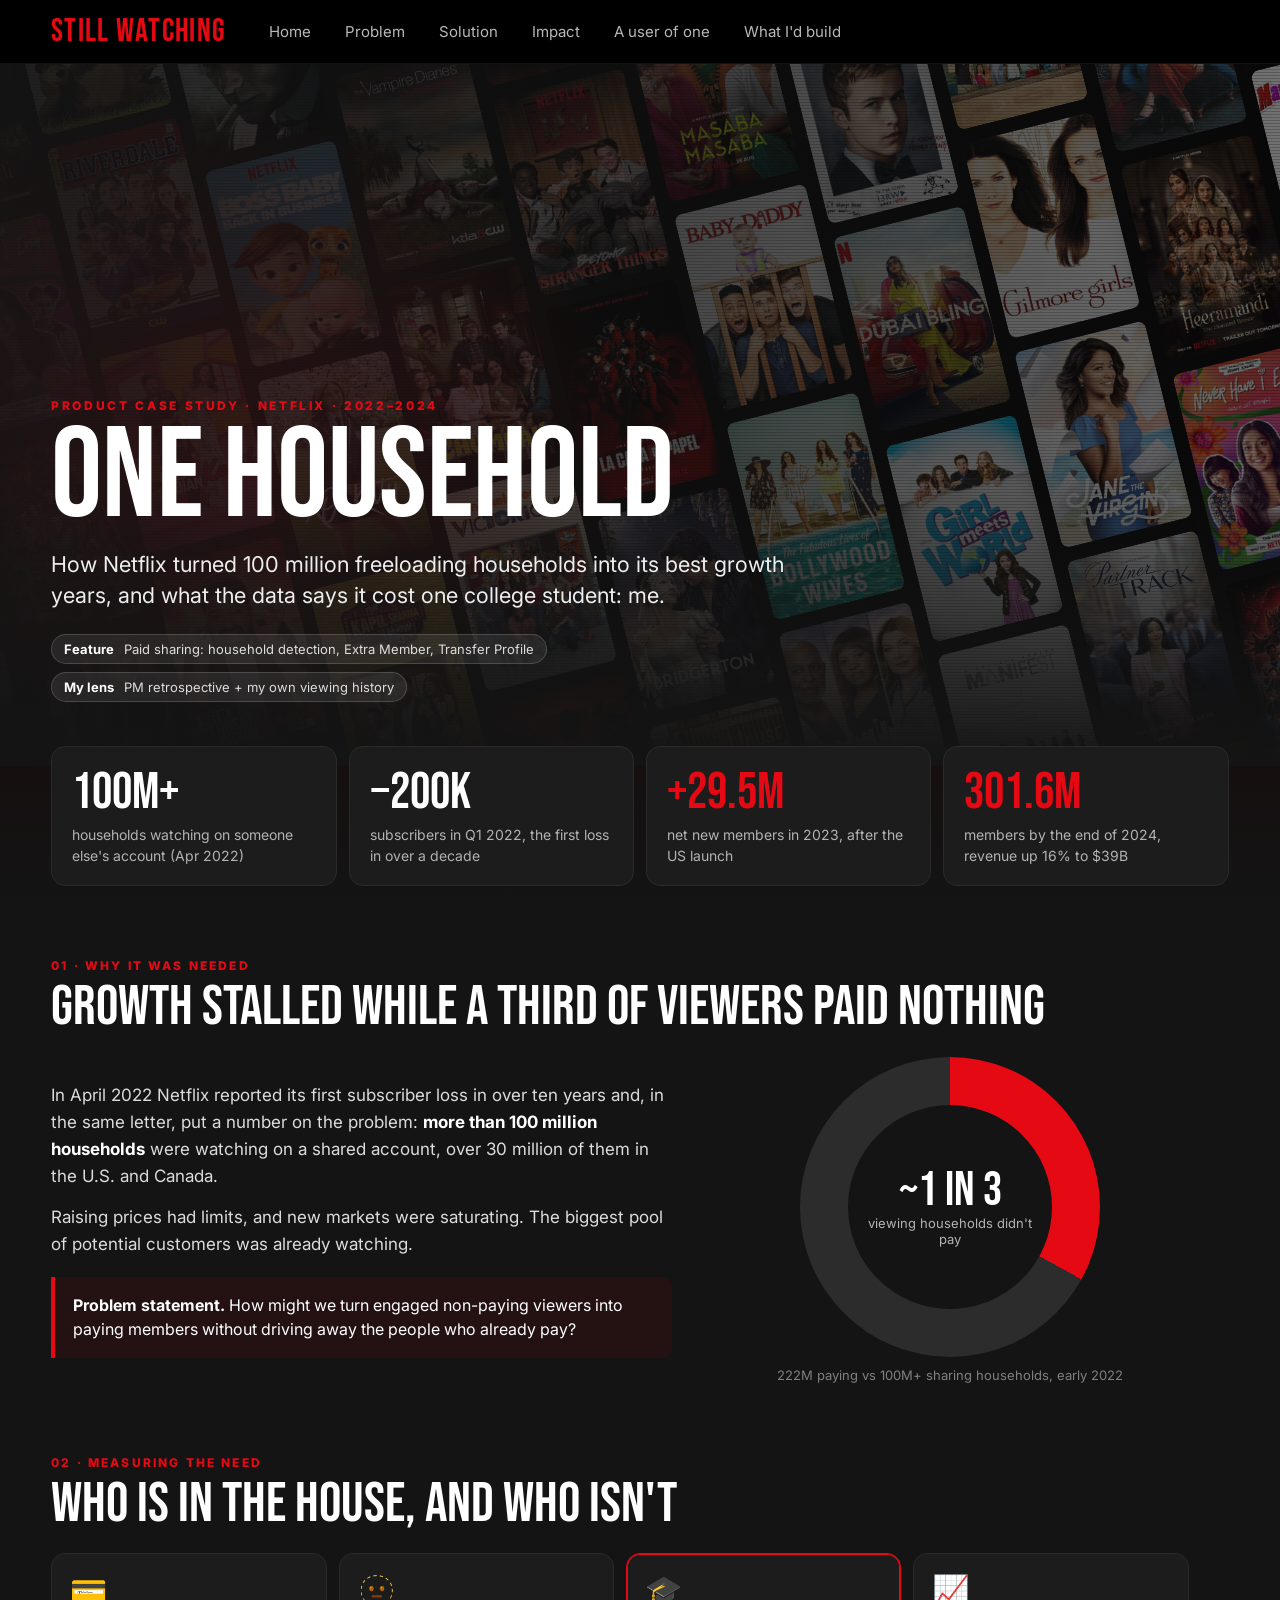
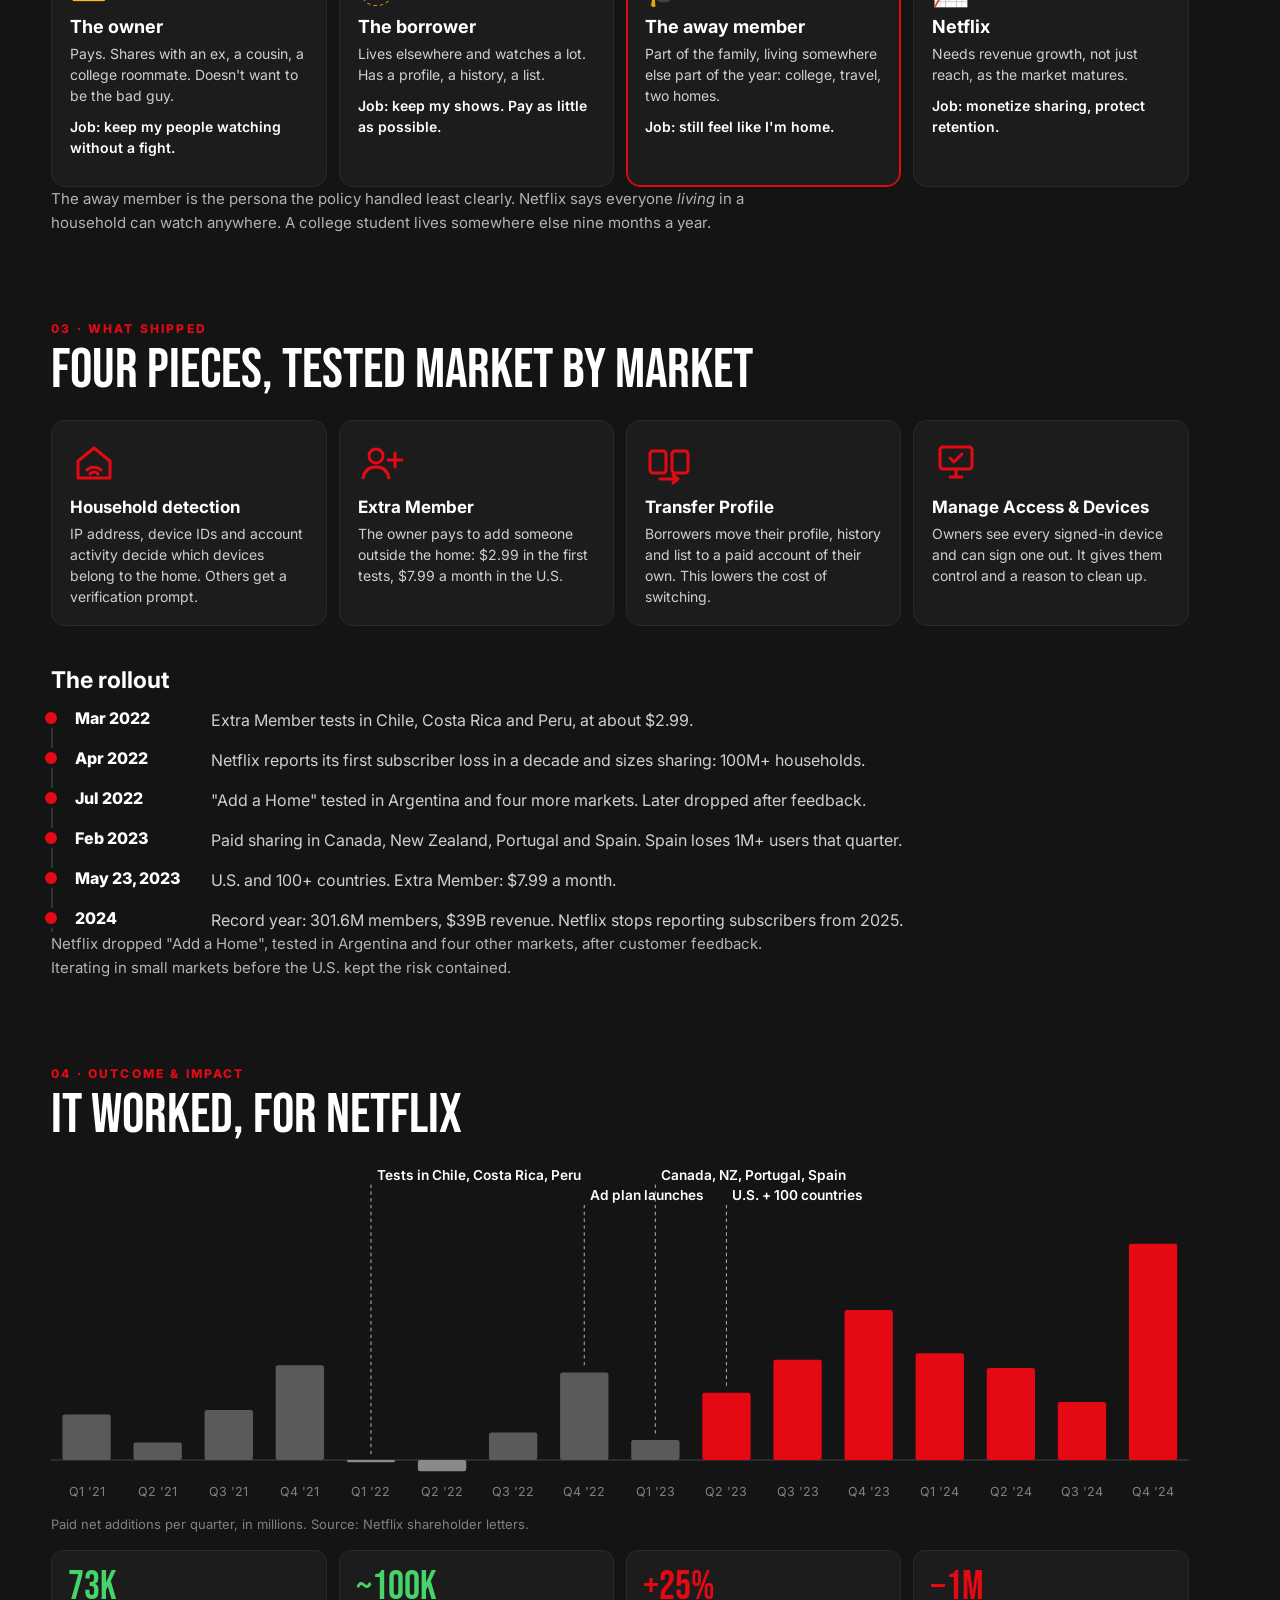
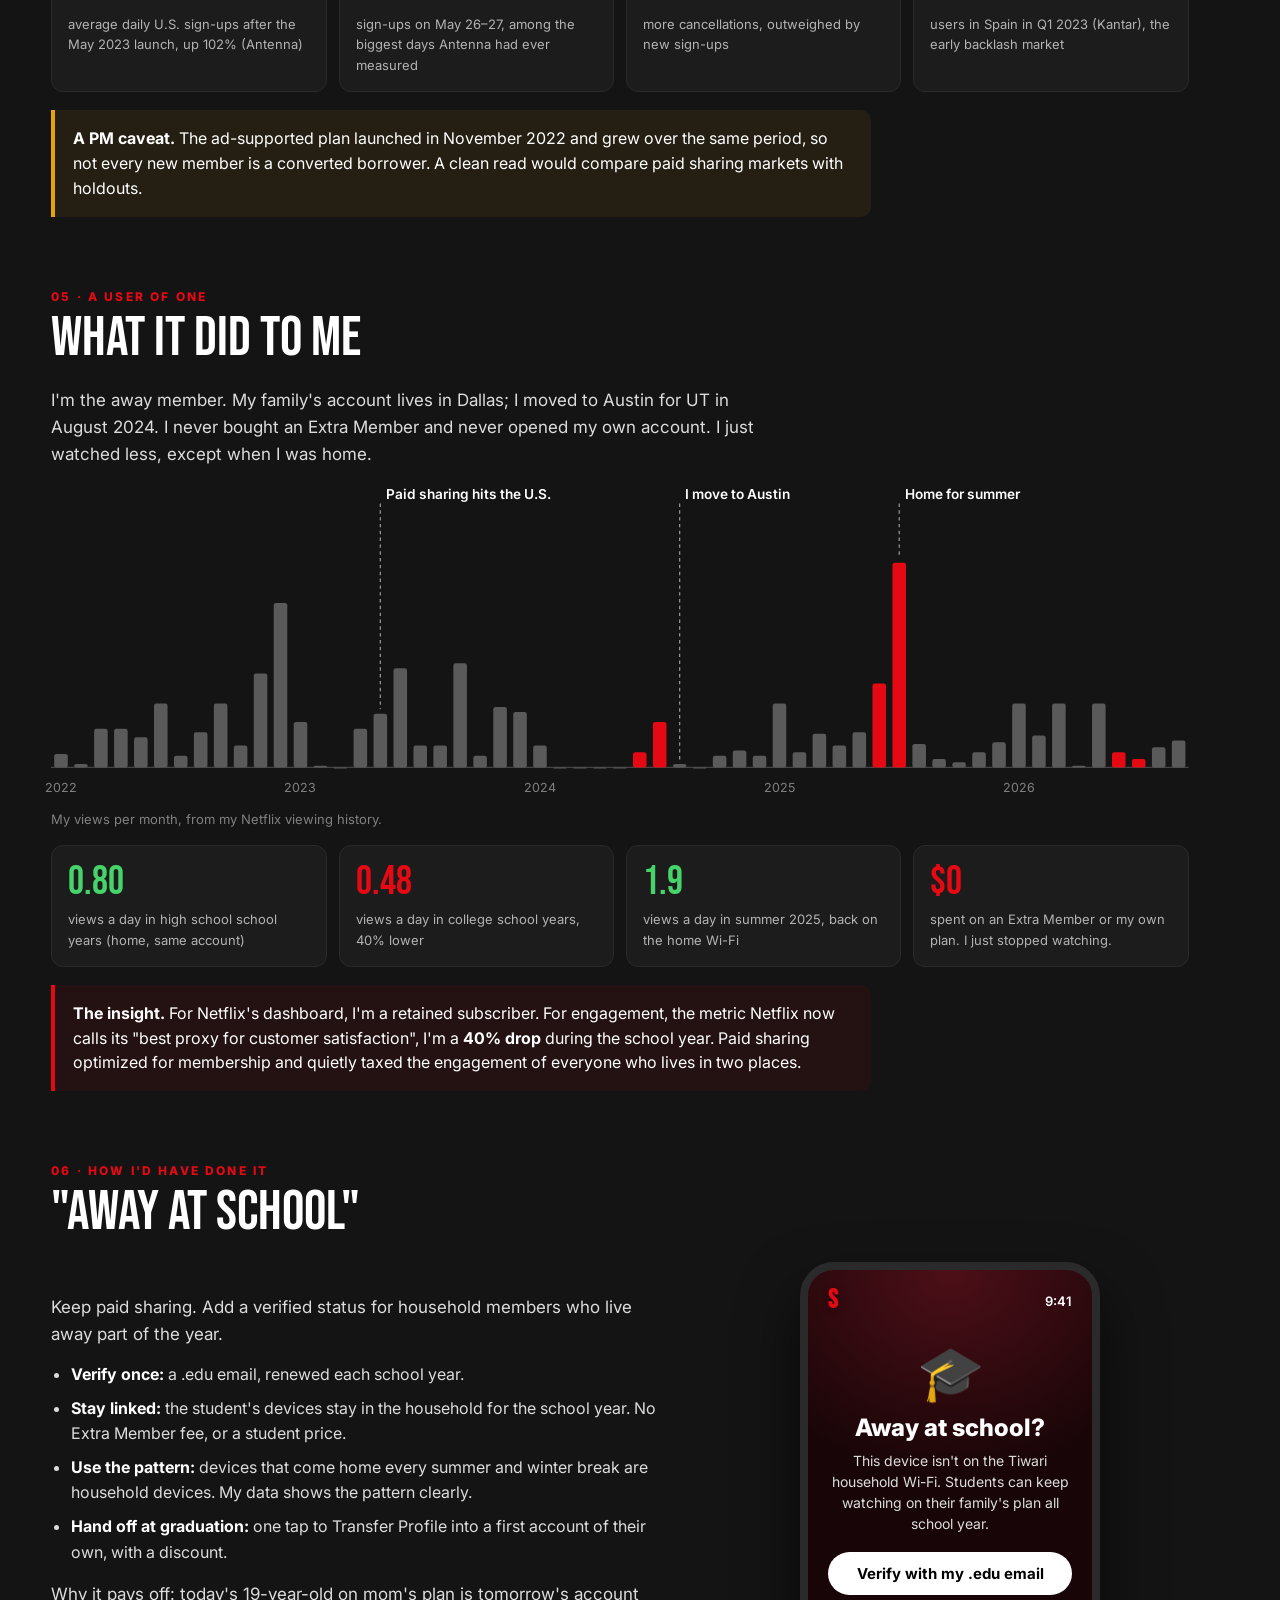
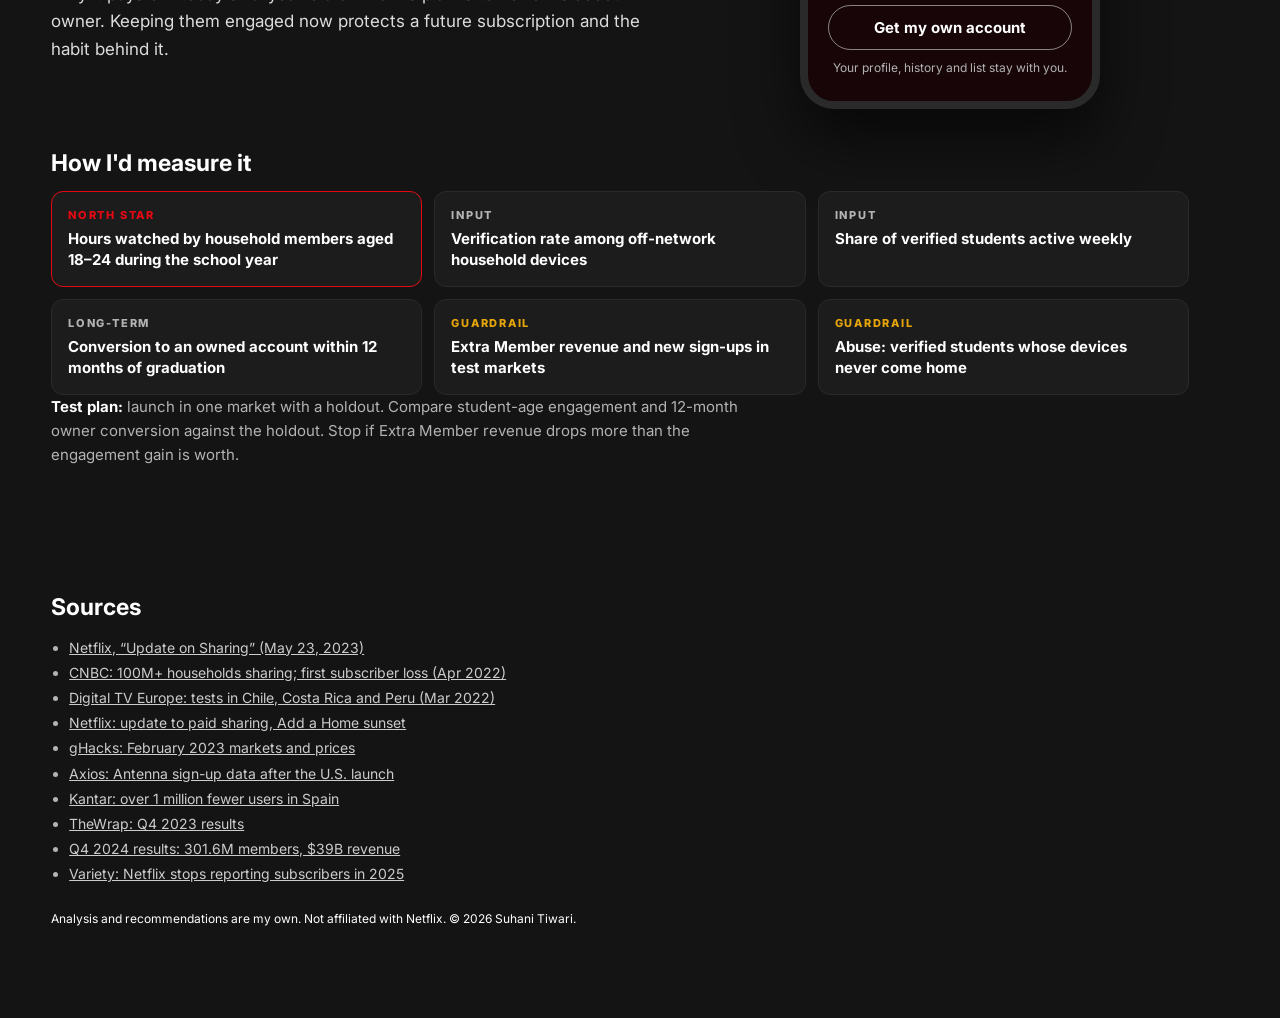
==== case-study.html @ 53fa8813 "Still Watching: my Netflix history, browsed like Netflix" ====
<!doctype html>
<html lang="en">
<head>
<meta charset="utf-8">
<meta name="viewport" content="width=device-width, initial-scale=1">
<title>One Household | A PM Case Study</title>
<meta name="description" content="A product case study of Netflix paid sharing: why it was needed, what shipped, what it did, and what I would build next, with my own viewing history as evidence.">
<link rel="preconnect" href="https://fonts.googleapis.com">
<link rel="preconnect" href="https://fonts.gstatic.com" crossorigin>
<link href="https://fonts.googleapis.com/css2?family=Bebas+Neue&family=Yellowtail&family=Inter:wght@400;500;600;700;800&display=swap" rel="stylesheet">
<link rel="stylesheet" href="css/style.css">
<link rel="stylesheet" href="css/case.css">
</head>
<body class="cs">

<header class="nav is-solid" id="nav">
  <a class="wordmark nav__mark" href="index.html">Still Watching</a>
  <nav class="nav__links" aria-label="Sections">
    <a href="index.html">Home</a>
    <a href="#problem">Problem</a>
    <a href="#solution">Solution</a>
    <a href="#impact">Impact</a>
    <a href="#me">A user of one</a>
    <a href="#next">What I'd build</a>
  </nav>
</header>

<main>
  <section class="cs-hero">
    <div class="cs-hero__wall" id="cs-wall" aria-hidden="true"></div>
    <div class="cs-hero__body">
      <p class="cs-kicker">Product case study · Netflix · 2022–2024</p>
      <h1 class="cs-title">One Household</h1>
      <p class="cs-lede">How Netflix turned 100 million freeloading households into its best growth years, and what the data says it cost one college student: me.</p>
      <div class="cs-role">
        <span><b>Feature</b> Paid sharing: household detection, Extra Member, Transfer Profile</span>
        <span><b>My lens</b> PM retrospective + my own viewing history</span>
      </div>
    </div>
  </section>

  <section class="cs-tldr" aria-label="Results at a glance">
    <div class="stat"><b>100M+</b><span>households watching on someone else's account (Apr 2022)</span></div>
    <div class="stat"><b>−200K</b><span>subscribers in Q1 2022, the first loss in over a decade</span></div>
    <div class="stat stat--hot"><b>+29.5M</b><span>net new members in 2023, after the US launch</span></div>
    <div class="stat stat--hot"><b>301.6M</b><span>members by the end of 2024, revenue up 16% to $39B</span></div>
  </section>

  <!-- 1. Why it was needed -->
  <section class="cs-sec" id="problem">
    <p class="cs-step">01 · Why it was needed</p>
    <h2 class="cs-h">Growth stalled while a third of viewers paid nothing</h2>
    <div class="cs-split">
      <div>
        <p class="cs-p">In April 2022 Netflix reported its first subscriber loss in over ten years and, in the same letter, put a number on the problem: <b>more than 100 million households</b> were watching on a shared account, over 30 million of them in the U.S. and Canada.</p>
        <p class="cs-p">Raising prices had limits, and new markets were saturating. The biggest pool of potential customers was already watching.</p>
        <div class="cs-callout"><b>Problem statement.</b> How might we turn engaged non-paying viewers into paying members without driving away the people who already pay?</div>
      </div>
      <figure class="cs-fig">
        <div class="donut" style="--p: 0.33"><div><b>~1 in 3</b><span>viewing households didn't pay</span></div></div>
        <figcaption>222M paying vs 100M+ sharing households, early 2022</figcaption>
      </figure>
    </div>
  </section>

  <!-- 2. How the need was measured -->
  <section class="cs-sec">
    <p class="cs-step">02 · Measuring the need</p>
    <h2 class="cs-h">Who is in the house, and who isn't</h2>
    <div class="personas">
      <article class="persona"><span class="persona__emoji" aria-hidden="true">💳</span><h3>The owner</h3><p>Pays. Shares with an ex, a cousin, a college roommate. Doesn't want to be the bad guy.</p><p class="persona__job">Job: keep my people watching without a fight.</p></article>
      <article class="persona"><span class="persona__emoji" aria-hidden="true">🫥</span><h3>The borrower</h3><p>Lives elsewhere and watches a lot. Has a profile, a history, a list.</p><p class="persona__job">Job: keep my shows. Pay as little as possible.</p></article>
      <article class="persona persona--edge"><span class="persona__emoji" aria-hidden="true">🎓</span><h3>The away member</h3><p>Part of the family, living somewhere else part of the year: college, travel, two homes.</p><p class="persona__job">Job: still feel like I'm home.</p></article>
      <article class="persona"><span class="persona__emoji" aria-hidden="true">📈</span><h3>Netflix</h3><p>Needs revenue growth, not just reach, as the market matures.</p><p class="persona__job">Job: monetize sharing, protect retention.</p></article>
    </div>
    <p class="cs-p cs-note">The away member is the persona the policy handled least clearly. Netflix says everyone <i>living</i> in a household can watch anywhere. A college student lives somewhere else nine months a year.</p>
  </section>

  <!-- 3. What shipped -->
  <section class="cs-sec" id="solution">
    <p class="cs-step">03 · What shipped</p>
    <h2 class="cs-h">Four pieces, tested market by market</h2>
    <div class="features">
      <article class="feature"><div class="feature__icon" aria-hidden="true"><svg viewBox="0 0 48 48"><path d="M8 22 24 9l16 13v17H8Z" fill="none" stroke="currentColor" stroke-width="3" stroke-linejoin="round"/><path d="M17 31a10 10 0 0 1 14 0M20 35a5 5 0 0 1 8 0" fill="none" stroke="currentColor" stroke-width="3" stroke-linecap="round"/></svg></div>
        <h3>Household detection</h3><p>IP address, device IDs and account activity decide which devices belong to the home. Others get a verification prompt.</p></article>
      <article class="feature"><div class="feature__icon" aria-hidden="true"><svg viewBox="0 0 48 48"><circle cx="18" cy="17" r="7" fill="none" stroke="currentColor" stroke-width="3"/><path d="M5 40c1-8 6-12 13-12s12 4 13 12" fill="none" stroke="currentColor" stroke-width="3"/><path d="M37 14v14M30 21h14" stroke="currentColor" stroke-width="3" stroke-linecap="round"/></svg></div>
        <h3>Extra Member</h3><p>The owner pays to add someone outside the home: $2.99 in the first tests, $7.99 a month in the U.S.</p></article>
      <article class="feature"><div class="feature__icon" aria-hidden="true"><svg viewBox="0 0 48 48"><rect x="5" y="12" width="16" height="22" rx="3" fill="none" stroke="currentColor" stroke-width="3"/><rect x="27" y="12" width="16" height="22" rx="3" fill="none" stroke="currentColor" stroke-width="3"/><path d="M15 40h18m-5-4 5 4-5 4" fill="none" stroke="currentColor" stroke-width="3" stroke-linecap="round" stroke-linejoin="round"/></svg></div>
        <h3>Transfer Profile</h3><p>Borrowers move their profile, history and list to a paid account of their own. This lowers the cost of switching.</p></article>
      <article class="feature"><div class="feature__icon" aria-hidden="true"><svg viewBox="0 0 48 48"><rect x="8" y="8" width="32" height="22" rx="3" fill="none" stroke="currentColor" stroke-width="3"/><path d="M18 38h12M24 30v8" stroke="currentColor" stroke-width="3" stroke-linecap="round"/><path d="m18 19 4 4 8-8" fill="none" stroke="currentColor" stroke-width="3" stroke-linecap="round" stroke-linejoin="round"/></svg></div>
        <h3>Manage Access &amp; Devices</h3><p>Owners see every signed-in device and can sign one out. It gives them control and a reason to clean up.</p></article>
    </div>

    <h3 class="cs-h3">The rollout</h3>
    <ol class="rollout" id="rollout"></ol>
    <p class="cs-p cs-note">Netflix dropped "Add a Home", tested in Argentina and four other markets, after customer feedback. Iterating in small markets before the U.S. kept the risk contained.</p>
  </section>

  <!-- 4. Outcome and impact -->
  <section class="cs-sec" id="impact">
    <p class="cs-step">04 · Outcome &amp; impact</p>
    <h2 class="cs-h">It worked, for Netflix</h2>
    <figure class="cs-chart">
      <div id="net-adds"></div>
      <figcaption>Paid net additions per quarter, in millions. Source: Netflix shareholder letters.</figcaption>
    </figure>
    <div class="impact">
      <div class="impact__card"><b>73K</b><span>average daily U.S. sign-ups after the May 2023 launch, up 102% (Antenna)</span></div>
      <div class="impact__card"><b>~100K</b><span>sign-ups on May 26–27, among the biggest days Antenna had ever measured</span></div>
      <div class="impact__card impact__card--bad"><b>+25%</b><span>more cancellations, outweighed by new sign-ups</span></div>
      <div class="impact__card impact__card--bad"><b>−1M</b><span>users in Spain in Q1 2023 (Kantar), the early backlash market</span></div>
    </div>
    <div class="cs-callout cs-callout--warn"><b>A PM caveat.</b> The ad-supported plan launched in November 2022 and grew over the same period, so not every new member is a converted borrower. A clean read would compare paid sharing markets with holdouts.</div>
  </section>

  <!-- 5. A user of one -->
  <section class="cs-sec cs-me" id="me">
    <p class="cs-step">05 · A user of one</p>
    <h2 class="cs-h">What it did to me</h2>
    <p class="cs-p">I'm the away member. My family's account lives in Dallas; I moved to Austin for UT in August 2024. I never bought an Extra Member and never opened my own account. I just watched less, except when I was home.</p>
    <figure class="cs-chart">
      <div id="me-chart"></div>
      <figcaption>My views per month, from my Netflix viewing history.</figcaption>
    </figure>
    <div class="impact" id="me-stats"></div>
    <div class="cs-callout"><b>The insight.</b> For Netflix's dashboard, I'm a retained subscriber. For engagement, the metric Netflix now calls its "best proxy for customer satisfaction", I'm a <b id="me-drop">big drop</b> during the school year. Paid sharing optimized for membership and quietly taxed the engagement of everyone who lives in two places.</div>
  </section>

  <!-- 6. What I'd build -->
  <section class="cs-sec" id="next">
    <p class="cs-step">06 · How I'd have done it</p>
    <h2 class="cs-h">"Away at School"</h2>
    <div class="cs-split cs-split--mock">
      <div>
        <p class="cs-p">Keep paid sharing. Add a verified status for household members who live away part of the year.</p>
        <ul class="cs-list">
          <li><b>Verify once:</b> a .edu email, renewed each school year.</li>
          <li><b>Stay linked:</b> the student's devices stay in the household for the school year. No Extra Member fee, or a student price.</li>
          <li><b>Use the pattern:</b> devices that come home every summer and winter break are household devices. My data shows the pattern clearly.</li>
          <li><b>Hand off at graduation:</b> one tap to Transfer Profile into a first account of their own, with a discount.</li>
        </ul>
        <p class="cs-p">Why it pays off: today's 19-year-old on mom's plan is tomorrow's account owner. Keeping them engaged now protects a future subscription and the habit behind it.</p>
      </div>
      <figure class="mock" aria-label="Mockup of an Away at School prompt">
        <div class="mock__phone">
          <div class="mock__bar"><span class="wordmark">S</span><span>9:41</span></div>
          <div class="mock__shield" aria-hidden="true">🎓</div>
          <p class="mock__title">Away at school?</p>
          <p class="mock__text">This device isn't on the Tiwari household Wi-Fi. Students can keep watching on their family's plan all school year.</p>
          <button class="mock__btn" type="button">Verify with my .edu email</button>
          <button class="mock__btn mock__btn--ghost" type="button">Get my own account</button>
          <p class="mock__fine">Your profile, history and list stay with you.</p>
        </div>
      </figure>
    </div>

    <h3 class="cs-h3">How I'd measure it</h3>
    <div class="metrics">
      <div class="metric metric--north"><span>North star</span><b>Hours watched by household members aged 18–24 during the school year</b></div>
      <div class="metric"><span>Input</span><b>Verification rate among off-network household devices</b></div>
      <div class="metric"><span>Input</span><b>Share of verified students active weekly</b></div>
      <div class="metric"><span>Long-term</span><b>Conversion to an owned account within 12 months of graduation</b></div>
      <div class="metric metric--guard"><span>Guardrail</span><b>Extra Member revenue and new sign-ups in test markets</b></div>
      <div class="metric metric--guard"><span>Guardrail</span><b>Abuse: verified students whose devices never come home</b></div>
    </div>
    <p class="cs-p cs-note"><b>Test plan:</b> launch in one market with a holdout. Compare student-age engagement and 12-month owner conversion against the holdout. Stop if Extra Member revenue drops more than the engagement gain is worth.</p>
  </section>

  <section class="cs-sec cs-sources">
    <h2 class="cs-h3">Sources</h2>
    <ul>
      <li><a href="https://about.netflix.com/en/news/update-on-sharing-may-us" target="_blank" rel="noopener">Netflix, “Update on Sharing” (May 23, 2023)</a></li>
      <li><a href="https://www.cnbc.com/2022/04/19/netflix-warns-password-sharing-crackdown-is-coming.html" target="_blank" rel="noopener">CNBC: 100M+ households sharing; first subscriber loss (Apr 2022)</a></li>
      <li><a href="https://digitaltveurope.com/2022/03/17/netflix-to-test-out-of-household-sharing-plan" target="_blank" rel="noopener">Digital TV Europe: tests in Chile, Costa Rica and Peru (Mar 2022)</a></li>
      <li><a href="https://about.netflix.com/news/update-to-paid-sharing" target="_blank" rel="noopener">Netflix: update to paid sharing, Add a Home sunset</a></li>
      <li><a href="https://www.ghacks.net/2023/02/09/netflix-buy-an-extra-member-costs-more-than-the-basic-with-ads-plan/" target="_blank" rel="noopener">gHacks: February 2023 markets and prices</a></li>
      <li><a href="https://www.axios.com/2023/06/09/netflix-password-share-streaming" target="_blank" rel="noopener">Axios: Antenna sign-up data after the U.S. launch</a></li>
      <li><a href="https://www.kantar.com/Inspiration/FMCG/Netflix-crackdown-on-password-sharing-results-in-over-1-million-fewer-subscribers-in-Spain" target="_blank" rel="noopener">Kantar: over 1 million fewer users in Spain</a></li>
      <li><a href="https://www.thewrap.com/netflix-earnings-q4-2023/" target="_blank" rel="noopener">TheWrap: Q4 2023 results</a></li>
      <li><a href="https://licensinginternational.org/news/netflix-reports-q4-2024-financial-results/" target="_blank" rel="noopener">Q4 2024 results: 301.6M members, $39B revenue</a></li>
      <li><a href="https://au.variety.com/2024/tv/news/netflix-stop-reporting-subscriber-numbers-starting-2025-13508" target="_blank" rel="noopener">Variety: Netflix stops reporting subscribers in 2025</a></li>
    </ul>
    <p class="about__small">Analysis and recommendations are my own. Not affiliated with Netflix. © 2026 Suhani Tiwari.</p>
  </section>
</main>

<div class="tooltip" id="tooltip" hidden></div>
<script src="js/case.js"></script>
</body>
</html>
---- css/style.css ----
:root {
  --bg: #141414;
  --bg-2: #181818;
  --card: #2f2f2f;
  --text: #fff;
  --muted: #b3b3b3;
  --dim: #808080;
  --red: #e50914;
  --red-dark: #b20710;
  --green: #46d369;
  --gutter: clamp(16px, 4vw, 60px);
  --display: "Bebas Neue", Impact, "Arial Narrow", sans-serif;
  --body: Inter, "Helvetica Neue", Arial, sans-serif;
}

* { box-sizing: border-box; }
html { scroll-behavior: smooth; }
body {
  margin: 0;
  background: var(--bg);
  color: var(--text);
  font-family: var(--body);
  -webkit-font-smoothing: antialiased;
  overflow-x: hidden;
}
body.locked { overflow: hidden; }
a { color: inherit; }
button { font: inherit; color: inherit; }
:focus-visible { outline: 2px solid #fff; outline-offset: 3px; }

.wordmark {
  font-family: var(--display);
  color: var(--red);
  letter-spacing: .04em;
  text-transform: uppercase;
  text-decoration: none;
  line-height: 1;
  text-shadow: 0 2px 6px rgba(0, 0, 0, .4);
}

/* ---------- Who's watching? ---------- */
.profiles {
  position: fixed; inset: 0; z-index: 50; overflow-y: auto;
  display: flex; flex-direction: column; align-items: center; justify-content: center;
  background: radial-gradient(120% 90% at 50% 0%, #4d0f18 0%, #2a070c 45%, #120304 100%);
  padding: 90px var(--gutter) 40px;
  transition: opacity .6s ease, transform .6s ease;
}
.profiles.is-leaving { opacity: 0; transform: scale(1.08); pointer-events: none; }
.profiles__mark { position: absolute; top: 28px; left: var(--gutter); font-size: 34px; }
.profiles__lock { width: clamp(70px, 7vw, 100px); filter: drop-shadow(0 6px 24px rgba(229, 9, 20, .45)); }
.profiles__lock svg { display: block; width: 100%; }
.profiles__shackle { transition: transform .35s ease; transform-origin: 72px 58px; }
.profiles.is-unlocked .profiles__shackle { transform: translateY(-6px) rotate(28deg); }
.profiles__lock-text { margin: 18px 0 clamp(40px, 8vh, 96px); font-size: clamp(15px, 1.3vw, 19px); }
.profiles__title { font-weight: 700; font-size: clamp(30px, 3.4vw, 48px); margin: 0 0 32px; letter-spacing: -.01em; }
.profiles__list { display: flex; flex-wrap: wrap; justify-content: center; gap: clamp(14px, 2vw, 28px); }
.profile {
  display: flex; flex-direction: column; align-items: center; gap: 16px;
  background: none; border: 0; cursor: pointer; padding: 0; color: #bdbdbd;
}
.profile .avatar { width: clamp(92px, 9.5vw, 150px); border: 3px solid transparent; transition: border-color .15s, transform .15s; }
.profile:hover .avatar, .profile:focus-visible .avatar { border-color: #fff; }
.profile:hover, .profile:focus-visible { color: #fff; }
.profile:focus-visible { outline: none; }
.profile.is-shaking .avatar { animation: shake .4s; }
@keyframes shake { 25% { transform: translateX(-6px); } 50% { transform: translateX(6px); } 75% { transform: translateX(-3px); } }
.profile__name { font-size: clamp(15px, 1.4vw, 21px); font-weight: 500; }
.profile--add .avatar { display: grid; place-items: center; background: rgba(255, 255, 255, .08); font-size: 64px; font-weight: 200; color: #ddd; }
.profiles__hint { min-height: 1.4em; margin: 22px 0 0; color: #e5e5e5; font-size: 15px; text-align: center; }
.profiles__manage {
  margin-top: 18px; display: inline-flex; align-items: center; gap: 10px;
  background: rgba(0, 0, 0, .35); border: 1px solid rgba(255, 255, 255, .6); border-radius: 999px;
  padding: 10px 22px; font-size: 17px; font-weight: 600; cursor: pointer;
}
.profiles__manage svg { width: 20px; height: 20px; }
.profiles__manage:hover { background: rgba(255, 255, 255, .1); }

/* Avatars: drawn faces on a color, square with soft corners */
.avatar { position: relative; display: block; aspect-ratio: 1; border-radius: 8px; overflow: hidden; }
.avatar svg { display: block; width: 100%; height: 100%; }
.avatar__lock, .avatar__kids { position: absolute; z-index: 1; }
.avatar__lock { left: 9%; bottom: 9%; width: 16%; color: #fff; }
.avatar__kids {
  right: 6%; bottom: 7%; font: 800 clamp(13px, 1.3vw, 20px)/1 var(--body); color: #e50914;
  background: #fff; padding: 2px 5px 3px; border-radius: 5px; letter-spacing: -.02em;
}
.avatar--sm { width: 34px; border-radius: 5px; }

/* ---------- Nav ---------- */
.nav {
  position: fixed; top: 0; left: 0; right: 0; z-index: 20;
  display: flex; align-items: center; gap: 28px;
  padding: 14px var(--gutter);
  background: linear-gradient(180deg, rgba(20, 3, 6, .95), rgba(20, 3, 6, 0));
  transition: background .3s;
}
.nav.is-solid { background: #000; }
.nav__mark { font-size: 32px; }
.nav__links { display: flex; gap: 4px; font-size: 15px; }
.nav__links a { text-decoration: none; color: #b8b8b8; padding: 8px 15px; border-radius: 999px; transition: color .2s, background .2s; }
.nav__links a:hover { color: #fff; }
.nav__links a.is-active { color: #fff; background: rgba(255, 255, 255, .16); font-weight: 600; }
.nav__me { margin-left: auto; display: flex; align-items: center; gap: 8px; }
.nav__caret { font-size: 12px; color: #ddd; }

/* ---------- Hero: an inset billboard with the video playing ---------- */
body { background: linear-gradient(180deg, #2b070d 0, #170507 520px, var(--bg) 900px) no-repeat, var(--bg); }
.hero { padding: 76px var(--gutter) 0; }
.hero__card {
  position: relative; overflow: hidden; border-radius: 22px;
  min-height: min(80vh, 780px);
  display: flex; align-items: flex-end;
  padding: 0 clamp(20px, 3vw, 48px) clamp(28px, 5vh, 56px);
  box-shadow: 0 30px 60px rgba(0, 0, 0, .45);
}
.hero__wall { position: absolute; inset: 0; background: #0b0b0b; }

/* The poster wall: my own shows in tilted columns, drifting like a slow camera move */
.wall { position: absolute; inset: 0; z-index: 0; overflow: hidden; background: #0b0b0b; }
.wall__grid {
  position: absolute; left: -25%; right: -25%; top: -60%; bottom: -60%;
  display: flex; gap: 14px; justify-content: center;
  transform: rotateZ(-14deg);
}
.wall__col { flex: 0 0 auto; width: clamp(110px, 10.5vw, 180px); display: flex; flex-direction: column; gap: 14px; animation: drift var(--speed, 70s) linear infinite; }
.wall__col:nth-child(even) { animation-direction: reverse; margin-top: -60px; }
.wall__col img { width: 100%; aspect-ratio: 2 / 3; object-fit: cover; border-radius: 8px; display: block; box-shadow: 0 10px 30px rgba(0, 0, 0, .55); filter: saturate(.9) brightness(.82); }
@keyframes drift { to { transform: translateY(-50%); } }
.wall.is-paused .wall__col { animation-play-state: paused; }
.wall::before { content: ""; position: absolute; inset: 0; z-index: 1; background: radial-gradient(60% 75% at 8% 55%, rgba(229, 9, 20, .55), transparent 70%), linear-gradient(0deg, rgba(0, 0, 0, .35), rgba(0, 0, 0, .35)); mix-blend-mode: normal; }
.wall::after { content: ""; position: absolute; inset: 0; z-index: 1; background: repeating-linear-gradient(0deg, rgba(0, 0, 0, .22) 0 1px, transparent 1px 3px); pointer-events: none; }
.hero__shade {
  position: absolute; inset: 0;
  background:
    linear-gradient(90deg, rgba(0, 0, 0, .78) 0%, rgba(0, 0, 0, .45) 38%, transparent 70%),
    linear-gradient(0deg, rgba(0, 0, 0, .6) 0%, transparent 45%);
}
.hero__mark { position: absolute; top: clamp(18px, 3vw, 40px); left: clamp(20px, 3vw, 48px); font-family: var(--display); color: var(--red); font-size: 52px; line-height: 1; }
.hero__toggle {
  position: absolute; top: clamp(18px, 3vw, 40px); right: clamp(20px, 3vw, 48px);
  width: 42px; height: 42px; border-radius: 50%; border: 1px solid rgba(255, 255, 255, .5);
  background: rgba(0, 0, 0, .35); cursor: pointer; display: grid; place-items: center;
}
.hero__toggle svg { width: 18px; height: 18px; }
.hero__toggle .i-play { display: none; }
.hero__toggle.is-paused .i-play { display: block; }
.hero__toggle.is-paused .i-pause { display: none; }
.hero__body { position: relative; max-width: 720px; }

/* A show-logo title, like the billboard art */
.logo { margin: 0 0 18px; display: inline-grid; line-height: .9; text-shadow: 0 4px 22px rgba(0, 0, 0, .55); }
.logo__the, .logo__script { font-family: "Yellowtail", cursive; color: var(--red); font-weight: 400; }
.logo__the { font-size: clamp(30px, 3.4vw, 50px); margin-left: 12%; margin-bottom: -.25em; }
.logo__big { font-family: var(--display); font-size: clamp(64px, 8vw, 116px); letter-spacing: .01em; }
.logo__script { font-size: clamp(54px, 6.4vw, 96px); margin: -.28em 0 -.2em 6%; transform: rotate(-6deg); transform-origin: left; }
.logo__small { font-family: var(--display); color: var(--red); font-size: clamp(30px, 3.4vw, 50px); justify-self: end; margin-right: 6%; letter-spacing: .04em; }

.hero__meta { display: flex; flex-wrap: wrap; align-items: center; gap: 10px; font-size: clamp(15px, 1.25vw, 19px); font-weight: 700; margin: 0 0 14px; }
.hero__meta .dot { width: 4px; height: 4px; border-radius: 50%; background: #aaa; }
.hero__copy { font-size: clamp(16px, 1.45vw, 22px); line-height: 1.45; margin: 0 0 24px; max-width: 640px; text-shadow: 0 1px 4px rgba(0, 0, 0, .6); }
.hero__actions { display: flex; gap: 12px; flex-wrap: wrap; }
.hero__badges { position: absolute; right: clamp(20px, 3vw, 48px); bottom: clamp(28px, 5vh, 56px); display: flex; gap: 8px; flex-wrap: wrap; justify-content: flex-end; max-width: 40%; }
.chip {
  display: inline-flex; align-items: center; gap: 8px; padding: 8px 12px; border-radius: 8px;
  background: rgba(0, 0, 0, .55); backdrop-filter: blur(6px); font-size: 14px; font-weight: 600;
}
.chip i { width: 18px; height: 14px; background: linear-gradient(135deg, #ff3d6e, #e50914 50%, #7b2ff7); clip-path: polygon(0 50%, 100% 0, 100% 100%); }
.match { color: var(--green); font-weight: 700; }
.pill { border: 1px solid rgba(255, 255, 255, .5); padding: 1px 6px; font-size: 12px; border-radius: 3px; }
.top-badge {
  display: inline-flex; flex-direction: column; align-items: center; justify-content: center;
  width: 26px; height: 28px; background: var(--red); border-radius: 2px;
  font-size: 7px; font-weight: 800; line-height: 1; letter-spacing: .02em;
}
.top-badge b { font-size: 12px; }

.btn {
  display: inline-flex; align-items: center; gap: 10px;
  border: 0; border-radius: 999px; cursor: pointer;
  padding: 12px 30px 12px 26px; font-size: 19px; font-weight: 700;
  text-decoration: none; transition: background .15s, opacity .15s;
}
.btn__icon { font-size: 22px; line-height: 1; }
.btn--play, .btn--light { background: #fff; color: #000; }
.btn--play:hover, .btn--light:hover { background: rgba(255, 255, 255, .75); }
.btn--info { background: rgba(109, 109, 110, .55); padding-left: 28px; backdrop-filter: blur(6px); }
.btn--info:hover { background: rgba(109, 109, 110, .45); }
.btn--ghost { background: transparent; border: 1px solid rgba(255, 255, 255, .5); padding: 9px 24px; }
.btn--ghost:hover { border-color: #fff; }

/* ---------- Rows ---------- */
.rows { position: relative; margin-top: 44px; z-index: 2; }
.row { margin-bottom: 44px; }
.row__title { font-size: clamp(18px, 1.6vw, 24px); font-weight: 700; margin: 0 var(--gutter) 12px; color: #fff; }
.row__sub { font-weight: 500; color: var(--dim); font-size: .75em; margin-left: 10px; }
.row__track { position: relative; }
.row__scroller {
  display: flex; gap: 8px;
  overflow-x: auto; scroll-snap-type: x mandatory; scrollbar-width: none;
  padding: 6px var(--gutter) 14px; scroll-padding: 0 var(--gutter);
}
.row__scroller::-webkit-scrollbar { display: none; }
.row__arrow {
  position: absolute; top: 6px; bottom: 14px; width: calc(var(--gutter) - 6px); min-width: 32px; z-index: 3;
  border: 0; background: rgba(20, 20, 20, .6); cursor: pointer;
  font-size: 34px; opacity: 0; transition: opacity .2s, background .2s;
}
.row__arrow--prev { left: 0; border-radius: 0 4px 4px 0; }
.row__arrow--next { right: 0; border-radius: 4px 0 0 4px; }
.row__track:hover .row__arrow, .row__arrow:focus-visible { opacity: 1; }
.row__arrow:hover { background: rgba(20, 20, 20, .85); }
.row__arrow[disabled] { visibility: hidden; }

.tile {
  flex: 0 0 auto; width: clamp(200px, 19vw, 300px); aspect-ratio: 16 / 9;
  scroll-snap-align: start;
  border: 0; padding: 0; cursor: pointer; border-radius: 8px;
  position: relative; overflow: hidden; text-align: left;
  transition: transform .25s ease, box-shadow .25s ease;
}
.tile:hover, .tile:focus-visible { transform: scale(1.06); z-index: 2; box-shadow: 0 10px 24px rgba(0, 0, 0, .6); outline: none; }
.tile:focus-visible { box-shadow: 0 0 0 2px #fff, 0 10px 24px rgba(0, 0, 0, .6); }

/* Generated key art: no posters, just the title on a color made from it. */
.art {
  position: absolute; inset: 0;
  background:
    radial-gradient(120% 90% at 85% 10%, hsla(var(--h2), 85%, 60%, .55), transparent 60%),
    linear-gradient(135deg, hsl(var(--h), 70%, 32%), hsl(var(--h2), 60%, 14%));
}
.art::after {
  content: ""; position: absolute; inset: 0;
  background: repeating-linear-gradient(115deg, rgba(255, 255, 255, .04) 0 2px, transparent 2px 9px);
}
.art--img { background: #222; }
.art--img::after { display: none; }
.art--img img { position: absolute; inset: 0; width: 100%; height: 100%; object-fit: cover; }
.art--poster img { object-position: center 18%; }
.art--img .art__name { background: none; }
.art--img::before {
  content: ""; position: absolute; inset: 0; z-index: 1;
  background: linear-gradient(0deg, rgba(0, 0, 0, .75) 0%, rgba(0, 0, 0, .15) 45%, transparent 70%);
}
.top10 .art--img::before { background: none; }
.art__name {
  position: absolute; left: 12px; right: 12px; bottom: 10px; z-index: 1;
  font-family: var(--display); font-size: clamp(22px, 2.1vw, 32px); line-height: .92;
  text-transform: uppercase; letter-spacing: .02em;
  text-shadow: 0 2px 10px rgba(0, 0, 0, .55);
  overflow-wrap: anywhere;
}
.art__mark { position: absolute; top: 8px; left: 10px; z-index: 1; font-family: var(--display); color: var(--red); font-size: 20px; }
.tile__meta {
  position: absolute; top: 8px; right: 8px; z-index: 1;
  font-size: 11px; font-weight: 700; background: rgba(0, 0, 0, .55); padding: 3px 7px; border-radius: 3px;
}
.tile__meta--left { right: auto; left: 30px; }
.tile__ribbon {
  position: absolute; top: 0; right: 10px; z-index: 1;
  background: var(--red); font-size: 9px; font-weight: 800; line-height: 1.05; text-align: center;
  padding: 4px 4px 6px; letter-spacing: .02em;
}
.tile__ribbon b { display: block; font-size: 14px; }

/* Top 10: big outlined numbers, the poster tucked over the right side */
.top10 { display: flex; flex: 0 0 auto; align-items: flex-end; scroll-snap-align: start; margin-right: 10px; }
.top10__num {
  font-family: Inter, sans-serif; font-weight: 800; font-size: clamp(170px, 15vw, 250px); line-height: .74;
  color: #141414; -webkit-text-stroke: 3px #595959; letter-spacing: -.08em;
  margin-right: -.1em; user-select: none;
}
.top10 .tile { width: clamp(120px, 10.5vw, 170px); aspect-ratio: 2 / 3; }
.top10 .art__name { font-size: clamp(22px, 2vw, 30px); bottom: 34px; text-align: center; }
.tag {
  position: absolute; left: 50%; bottom: 0; transform: translateX(-50%); z-index: 1;
  background: var(--red); color: #fff; white-space: nowrap;
  font-size: 12px; font-weight: 700; padding: 4px 8px; border-radius: 3px 3px 0 0;
}

/* Featured collection: copy on the left, wide tiles on the right, a blurred wall behind */
.collection { position: relative; margin: 10px 0 48px; padding: clamp(36px, 6vw, 80px) var(--gutter); overflow: hidden; display: grid; grid-template-columns: minmax(240px, 1fr) 2fr; gap: 32px; align-items: center; }
.collection::before { content: ""; position: absolute; inset: -30px; background: var(--collection-bg, #222) center / cover; filter: blur(18px) saturate(1.2) brightness(.5); }
.collection::after { content: ""; position: absolute; inset: 0; background: linear-gradient(90deg, rgba(20, 20, 20, .5), transparent 60%), linear-gradient(180deg, var(--bg), transparent 18%, transparent 82%, var(--bg)); }
.collection > * { position: relative; z-index: 1; }
.collection__copy { text-align: center; }
.collection__title { font-family: var(--display); font-weight: 400; font-size: clamp(38px, 3.6vw, 56px); line-height: .9; margin: 0; letter-spacing: .04em; color: #f6e7b0; }
.collection__label { display: inline-block; margin: 16px 0; padding: 10px 26px; border-top: 1px solid rgba(255, 255, 255, .4); border-bottom: 1px solid rgba(255, 255, 255, .4); font-size: 13px; letter-spacing: .3em; font-weight: 600; }
.collection__text { font-size: clamp(15px, 1.3vw, 19px); line-height: 1.5; margin: 0 auto 20px; max-width: 420px; }
.collection__tiles { display: grid; grid-template-columns: repeat(3, 1fr); gap: 10px; }
.collection__tiles .tile { width: 100%; }

/* Hover preview card */
.preview {
  position: fixed; z-index: 30; width: 340px; border-radius: 10px; overflow: hidden;
  background: #181818; box-shadow: 0 18px 40px rgba(0, 0, 0, .75);
  transform-origin: center; animation: preview .2s ease;
}
@keyframes preview { from { transform: scale(.85); opacity: 0; } }
.preview[hidden] { display: none; }
.preview__art { position: relative; aspect-ratio: 16 / 9; }
.preview__body { padding: 14px 16px 18px; }
.preview__buttons { display: flex; gap: 8px; margin-bottom: 12px; }
.round {
  width: 40px; height: 40px; border-radius: 50%; border: 2px solid rgba(255, 255, 255, .55);
  background: rgba(42, 42, 42, .6); display: grid; place-items: center; cursor: pointer; padding: 0;
}
.round svg { width: 18px; height: 18px; }
.round--play { background: #fff; border-color: #fff; color: #000; }
.round--more { margin-left: auto; }
.round:hover { border-color: #fff; }
.preview__meta { display: flex; flex-wrap: wrap; align-items: center; gap: 8px; color: #bcbcbc; font-size: 14px; margin: 0 0 8px; }
.preview__tags { display: flex; flex-wrap: wrap; gap: 6px; align-items: center; font-size: 14px; margin: 0; }
.preview__tags .dot { width: 4px; height: 4px; border-radius: 50%; background: #646464; }

/* ---------- Sections ---------- */
.section { padding: 24px var(--gutter) 48px; }
.section__title { font-size: clamp(20px, 2vw, 28px); margin: 0 0 6px; font-weight: 700; }
.section__sub { color: var(--muted); margin: 0 0 22px; font-size: 15px; }

.chart { position: relative; width: 100%; }
.chart svg { display: block; width: 100%; height: auto; overflow: visible; }
.chart .bar { fill: #5a5a5a; transition: fill .15s; }
.chart .bar.hot { fill: var(--red); }
.chart .bar:hover { fill: #fff; }
.chart .axis { fill: var(--dim); font-size: 11px; }
.chart .mark line { stroke: #fff; stroke-dasharray: 3 3; opacity: .6; }
.chart .mark text { fill: #fff; font-size: 12px; font-weight: 600; }
.chart .mark .sub { fill: var(--muted); font-weight: 400; }
.chart .grow { transform-box: fill-box; transform-origin: bottom; }
.chart.playing .grow { animation: grow .5s cubic-bezier(.2, .8, .2, 1) both; }
@keyframes grow { from { transform: scaleY(0); } }

/* The case file: guesses a stranger could make from the history alone */
.case { padding: 30px var(--gutter) 20px; }
.case__group { font-size: clamp(20px, 1.8vw, 26px); margin: 34px 0 14px; }
.clues { display: grid; grid-template-columns: repeat(auto-fill, minmax(300px, 1fr)); gap: 14px; }
.clue { background: #1c1c1c; border-radius: 12px; overflow: hidden; border: 1px solid #2a2a2a; display: flex; flex-direction: column; transition: transform .25s, box-shadow .25s; }
.clue:hover { transform: translateY(-4px); box-shadow: 0 16px 34px rgba(0, 0, 0, .5); }
.clue__img { position: relative; aspect-ratio: 16 / 8; background: #111 center / cover no-repeat; }
.clue__img::after { content: ""; position: absolute; inset: 0; background: linear-gradient(0deg, #1c1c1c 2%, rgba(28, 28, 28, .2) 60%, transparent); }
.clue__label { position: absolute; left: 14px; top: 12px; z-index: 1; background: var(--red); font-size: 11px; font-weight: 800; letter-spacing: .16em; padding: 4px 8px; border-radius: 3px; }
.clue__body { padding: 0 18px 18px; margin-top: -26px; position: relative; z-index: 1; }
.clue__guess { font-family: var(--display); font-weight: 400; font-size: 32px; line-height: 1; margin: 0 0 6px; }
.clue__signal { font-size: 12px; color: var(--dim); margin: 0 0 10px; }
.clue__evidence { font-size: 14px; line-height: 1.55; margin: 0; color: #d6d6d6; }
.clue__evidence b { color: #fff; }

/* Growing up: three eras and what changed between them */
.growth { padding: 30px var(--gutter) 60px; }
.growth__kicker { color: var(--red); font-weight: 800; letter-spacing: .22em; font-size: 12px; text-transform: uppercase; margin: 0 0 6px; }
.growth__title { font-family: var(--display); font-weight: 400; font-size: clamp(46px, 5.4vw, 84px); line-height: .9; margin: 0 0 10px; }
.growth__sub { color: var(--muted); font-size: clamp(15px, 1.3vw, 19px); margin: 0 0 28px; max-width: 640px; }
.growth__play { margin: 0 0 28px; font-size: 17px; }
.scene--ut .scene__kicker, .scene--ut .scene__line em { color: #bf5700; }
.scene--ut.scene--center::after { background: radial-gradient(70% 70% at 50% 50%, rgba(191, 87, 0, .28), rgba(0, 0, 0, .94)); }
.growth__h { font-size: clamp(20px, 1.8vw, 26px); margin: 48px 0 16px; }
.eras3 { display: grid; grid-template-columns: repeat(3, 1fr); gap: 14px; }
.era { position: relative; border-radius: 14px; overflow: hidden; background: #1c1c1c; display: flex; flex-direction: column; min-height: 520px; }
.era__bg { position: absolute; inset: 0 0 auto; height: 62%; background: center / cover no-repeat; transition: transform 6s ease; }
.era:hover .era__bg { transform: scale(1.06); }
.era__bg::after { content: ""; position: absolute; inset: 0; background: linear-gradient(180deg, rgba(0, 0, 0, .25), #1c1c1c 96%); }
.era__body { position: relative; margin-top: auto; padding: 22px; }
.era__season { font-size: 12px; font-weight: 800; letter-spacing: .18em; text-transform: uppercase; color: var(--red); margin: 0 0 4px; }
.era__name { font-family: var(--display); font-weight: 400; font-size: clamp(34px, 3vw, 46px); line-height: .95; margin: 0; }
.era__years { color: var(--muted); font-size: 14px; margin: 4px 0 12px; }
.era__who { font-size: 15px; line-height: 1.5; margin: 0 0 14px; color: #e5e5e5; }
.era__who b { color: #fff; }
.era__stats { display: flex; flex-wrap: wrap; gap: 6px; margin: 0 0 14px; }
.era__stats span { background: rgba(255, 255, 255, .08); border: 1px solid rgba(255, 255, 255, .14); border-radius: 999px; padding: 4px 10px; font-size: 13px; }
.era__stats b { color: var(--red); }
.era__posters { display: grid; grid-template-columns: repeat(5, 1fr); gap: 6px; }
.era__posters .tile { width: 100%; aspect-ratio: 2 / 3; border-radius: 5px; }
.era__posters .art__name { font-size: 14px; }
.shifts { display: grid; grid-template-columns: repeat(auto-fill, minmax(380px, 1fr)); gap: 14px; }
.shift { background: #1c1c1c; border-radius: 14px; padding: 18px; border: 1px solid #2a2a2a; }
.shift__title { font-size: 15px; font-weight: 700; margin: 0 0 6px; color: #e5e5e5; }
.shift__big { font-family: var(--display); font-size: clamp(34px, 3vw, 44px); line-height: 1; margin: 0; color: #8c8c8c; }
.shift__big span { color: #555; font-size: .7em; margin: 0 4px; }
.shift__big b { color: var(--red); font-weight: 400; }
.shift__signal { font-size: 12px; color: var(--dim); margin: 4px 0 14px; letter-spacing: .04em; }
.shift__eras { display: grid; grid-template-columns: repeat(3, 1fr); gap: 10px; }
.shift__era { display: flex; flex-direction: column; gap: 8px; }
.shift__meter { height: 6px; background: #2c2c2c; border-radius: 3px; overflow: hidden; }
.shift__meter span { display: block; height: 100%; width: 0; background: #6b6b6b; border-radius: 3px; transition: width 1s cubic-bezier(.2, .8, .2, 1); }
.shift__era.is-peak .shift__meter span { background: var(--red); }
.shift__posters { display: grid; grid-template-columns: repeat(3, 1fr); gap: 4px; min-height: 64px; align-items: start; }
.shift__poster { position: relative; padding: 0; border: 0; border-radius: 4px; overflow: hidden; cursor: pointer; aspect-ratio: 2 / 3; background: #2a2a2a; transition: transform .2s; }
.shift__poster:hover, .shift__poster:focus-visible { transform: scale(1.08); z-index: 1; }
.shift__poster img { width: 100%; height: 100%; object-fit: cover; display: block; }
.shift__poster i { position: absolute; left: 2px; bottom: 2px; font-style: normal; font-size: 9px; font-weight: 800; background: rgba(0, 0, 0, .75); padding: 1px 3px; border-radius: 2px; }
.shift__era:not(.is-peak) .shift__poster img { filter: grayscale(.5) brightness(.8); }
.shift__none { grid-column: 1 / -1; display: grid; place-items: center; aspect-ratio: 2.2 / 1; border: 1px dashed #3a3a3a; border-radius: 4px; color: #555; font-size: 12px; }
.shift__label { margin: 0; font-size: 12px; color: var(--muted); display: flex; justify-content: space-between; gap: 6px; }
.shift__label b { color: #fff; }
.shift__era.is-peak .shift__label b { color: var(--red); }
.chart .band rect { fill: #fff; opacity: .035; }
.chart .band:nth-child(2n) rect { opacity: .065; }
.chart .band text { fill: var(--dim); font-size: 11px; font-weight: 700; letter-spacing: .12em; text-transform: uppercase; }

/* The broken home: scroll pulls the household apart */
.house { position: relative; height: 320vh; }
.house__stage {
  position: sticky; top: 0; height: 100vh;
  display: grid; grid-template-columns: minmax(260px, 1fr) 2fr; gap: clamp(16px, 3vw, 48px); align-items: center;
  padding: 72px var(--gutter) 24px; overflow: hidden;
}
.house__kicker { color: var(--red); font-weight: 700; letter-spacing: .18em; font-size: 12px; text-transform: uppercase; margin: 0 0 8px; }
.house__title { font-family: var(--display); font-weight: 400; font-size: clamp(44px, 5vw, 76px); line-height: .9; margin: 0 0 20px; }
.house__steps { position: relative; min-height: 9.5em; }
.house__step {
  position: absolute; inset: 0 0 auto; margin: 0;
  font-size: clamp(16px, 1.4vw, 20px); line-height: 1.5; color: #e5e5e5;
  opacity: 0; transform: translateY(12px); transition: opacity .45s, transform .45s;
}
.house__step.is-on { opacity: 1; transform: none; }
.house__step q { font-weight: 700; color: #fff; }
.house__step b { color: #fff; }
.house__source { font-size: 12px; color: var(--dim); margin: 16px 0 0; }
.house__source a { color: var(--dim); }
.house__art { width: 100%; height: 100%; display: flex; align-items: center; }
.house__art svg { width: 100%; max-height: 100%; overflow: visible; }
.house .piece {
  transform-box: fill-box; transform-origin: center; will-change: transform;
  transition: transform .7s cubic-bezier(.5, 0, .3, 1);
}
.house.is-broken .piece {
  transform: translate(var(--dx), var(--dy)) rotate(var(--r));
  transition: transform 1.25s cubic-bezier(.18, 1.35, .4, 1) calc(.38s + var(--i) * 70ms);
}
.house .bob { transform-box: fill-box; transform-origin: center; }
.house.is-broken .bob { animation: bob 4.5s ease-in-out calc(1.6s + var(--i) * -0.7s) infinite; }
@keyframes bob { 50% { transform: translateY(-9px) rotate(1.2deg); } }
.house .whole { transform-box: fill-box; transform-origin: center bottom; }
.house.is-cracking .whole { animation: rumble .5s linear 2; }
.house.is-broken .whole { animation: quake .38s linear; }
@keyframes rumble { 0%, 100% { transform: none; } 20% { transform: translate(-2px, 1px); } 40% { transform: translate(2px, -1px); } 60% { transform: translate(-1px, -1px); } 80% { transform: translate(1px, 1px); } }
@keyframes quake { 0%, 100% { transform: none; } 15% { transform: translate(-9px, 3px) rotate(-.6deg); } 35% { transform: translate(8px, -4px) rotate(.6deg); } 55% { transform: translate(-6px, 2px); } 75% { transform: translate(4px, -2px); } }
.house .cracks polyline {
  fill: none; stroke: #fff; stroke-width: 3; stroke-linejoin: round; stroke-linecap: round;
  stroke-dasharray: 1; stroke-dashoffset: 1; opacity: .9; filter: drop-shadow(0 0 4px rgba(255, 255, 255, .8));
  transition: stroke-dashoffset .9s ease-out, opacity .3s;
}
.house.is-cracking .cracks polyline { stroke-dashoffset: 0; }
.house.is-broken .cracks polyline { opacity: 0; transition: opacity .2s .35s; }
.house .wifi { transform-box: fill-box; transform-origin: center bottom; }
.house.is-broken .wifi { animation: signal 1.6s ease-in-out 1.2s infinite; }
@keyframes signal { 50% { opacity: .35; } }
.house.is-broken .me .face-sad { animation: glitch .9s steps(2) 1.5s 2; }
@keyframes glitch { 50% { opacity: .2; } }
.house .warning { transform-box: fill-box; transform-origin: center; transform: scale(.6); transition: opacity .4s 1.5s, transform .5s cubic-bezier(.2, 1.6, .4, 1) 1.5s; }
.house.is-broken .warning { transform: none; }
.house.is-broken .place--austin { transition: opacity .5s 1.7s; }
.house__case { margin-top: 18px; font-size: 15px; padding: 10px 20px; }
.house__replay {
  margin-top: 14px; background: none; border: 1px solid rgba(255, 255, 255, .4); color: #ddd;
  border-radius: 999px; padding: 7px 14px; font-size: 13px; cursor: pointer; opacity: 0; pointer-events: none; transition: opacity .4s;
}
.house.is-broken .house__replay { opacity: 1; pointer-events: auto; transition-delay: 2s; }
.house__replay:hover { border-color: #fff; color: #fff; }
.house .face-sad { opacity: 0; transition: opacity .3s; }
.house.is-broken .me .face-happy { opacity: 0; }
.house.is-broken .me .face-sad { opacity: 1; }
.house .place { font-family: var(--display); font-size: 34px; letter-spacing: .06em; fill: #fff; transition: opacity .4s; }
.house .place--austin { opacity: 0; }
.house.is-broken .place--austin { opacity: 1; }
.house .warning { opacity: 0; transition: opacity .4s; }
.house.is-broken .warning { opacity: 1; }

/* Episodes, like a show's detail page */
.episodes__head { display: flex; align-items: center; justify-content: space-between; gap: 16px; flex-wrap: wrap; }
.seasons { display: flex; gap: 8px; }
.season-tab {
  background: var(--bg-2); border: 1px solid #4d4d4d; border-radius: 4px;
  padding: 8px 14px; font-size: 15px; font-weight: 600; cursor: pointer;
}
.season-tab[aria-selected="true"] { background: #fff; color: #000; border-color: #fff; }
.episodes { list-style: none; margin: 0; padding: 0; border-top: 1px solid #404040; }
.episode {
  display: grid; grid-template-columns: 48px 200px 1fr; gap: 20px; align-items: center;
  padding: 22px 16px; border-bottom: 1px solid #404040; border-radius: 4px;
}
.episode:hover { background: #333; }
.episode__num { font-size: 26px; color: #d2d2d2; text-align: center; }
.episode__thumb { position: relative; aspect-ratio: 16 / 9; border-radius: 4px; overflow: hidden; }
.episode__thumb .art__name { font-size: 22px; }
.episode__top { display: flex; justify-content: space-between; gap: 16px; margin-bottom: 6px; }
.episode__title { font-weight: 700; font-size: 16px; margin: 0; }
.episode__stat { color: #fff; font-weight: 600; white-space: nowrap; font-size: 15px; }
.episode__copy { color: #d2d2d2; margin: 0; font-size: 14px; line-height: 1.5; }

/* Are you still watching? */
.still {
  margin: 20px var(--gutter) 60px; padding: clamp(32px, 6vw, 72px) 24px;
  text-align: center; border-radius: 8px;
  background: radial-gradient(80% 120% at 50% 0%, rgba(229, 9, 20, .25), transparent 70%), #0b0b0b;
}
.still__q { font-size: clamp(28px, 4vw, 48px); font-weight: 700; margin: 0 0 10px; }
.still__sub { color: var(--muted); margin: 0 auto 28px; max-width: 560px; line-height: 1.5; }
.still__actions { display: flex; gap: 12px; justify-content: center; flex-wrap: wrap; }

.about { padding: 20px var(--gutter) 60px; color: var(--dim); max-width: 860px; font-size: 14px; line-height: 1.6; }
.about h3 { color: var(--muted); font-size: 16px; }
.about strong { color: var(--muted); }
.about__small { font-size: 12px; margin-top: 24px; }

/* ---------- Modal ---------- */
.modal { position: fixed; inset: 0; z-index: 40; display: flex; justify-content: center; overflow-y: auto; padding: 32px 16px; }
.modal[hidden] { display: none; }
.modal__backdrop { position: fixed; inset: 0; background: rgba(0, 0, 0, .7); }
.modal__card {
  position: relative; width: min(850px, 100%); align-self: flex-start;
  background: var(--bg-2); border-radius: 8px; overflow: hidden;
  box-shadow: 0 20px 60px rgba(0, 0, 0, .7);
  animation: pop .25s ease;
}
@keyframes pop { from { transform: scale(.94); opacity: 0; } }
.modal__close {
  position: absolute; top: 14px; right: 14px; z-index: 2;
  width: 36px; height: 36px; border-radius: 50%; border: 0; cursor: pointer;
  background: var(--bg-2); font-size: 16px;
}
.modal__art { position: relative; aspect-ratio: 16 / 7; }
.modal__art::before { content: ""; position: absolute; inset: 0; z-index: 1; background: linear-gradient(180deg, transparent 40%, var(--bg-2)); }
.modal__art .art__name { font-size: clamp(40px, 7vw, 76px); left: 40px; bottom: 28px; z-index: 2; }
.modal__body { padding: 8px 40px 40px; }
.modal__grid { display: grid; grid-template-columns: 2fr 1fr; gap: 32px; }
.modal__meta { display: flex; flex-wrap: wrap; gap: 10px; align-items: center; color: var(--muted); margin: 0 0 14px; }
.modal__meta .match { color: var(--green); font-weight: 700; }
.modal__copy { line-height: 1.55; margin: 0 0 12px; }
.modal__side { font-size: 14px; color: var(--muted); line-height: 1.6; }
.modal__side b { color: var(--dim); font-weight: 400; }
.modal h4 { font-size: 22px; margin: 32px 0 12px; }
.mini { display: grid; gap: 6px; }
.mini__row { display: grid; grid-template-columns: 110px 1fr 40px; gap: 12px; align-items: center; font-size: 14px; }
.mini__bar { height: 8px; background: #333; border-radius: 4px; overflow: hidden; }
.mini__bar span { display: block; height: 100%; background: var(--red); border-radius: 4px; }
.mini__n { color: var(--muted); text-align: right; }

/* ---------- Player ---------- */
.player { position: fixed; inset: 0; z-index: 70; background: #000; color: #fff; cursor: default; }
.player[hidden] { display: none; }
.player.is-idle { cursor: none; }
.player__stage { position: absolute; inset: 0; overflow: hidden; }
.scene { position: absolute; inset: 0; opacity: 0; transition: opacity .9s ease; display: flex; align-items: flex-end; padding: 0 clamp(24px, 7vw, 120px) clamp(130px, 20vh, 200px); }
.scene.is-on { opacity: 1; }
.scene__bg { position: absolute; inset: -4%; background: center / cover no-repeat; }
.scene__bg img { width: 100%; height: 100%; object-fit: cover; display: block; }
.scene__bg .wall { inset: 0; }
.scene.is-on .scene__bg { animation: kenburns var(--dur, 6s) linear both; }
.scene--alt.is-on .scene__bg { animation-name: kenburns-alt; }
@keyframes kenburns { from { transform: scale(1.02) translate(0, 0); } to { transform: scale(1.14) translate(-2%, -1.5%); } }
@keyframes kenburns-alt { from { transform: scale(1.14) translate(-2%, 1%); } to { transform: scale(1.03) translate(1%, 0); } }
.scene::after { content: ""; position: absolute; inset: 0; background: linear-gradient(90deg, rgba(0, 0, 0, .85), rgba(0, 0, 0, .35) 55%, rgba(0, 0, 0, .15)), linear-gradient(0deg, rgba(0, 0, 0, .8), transparent 50%); }
.scene--center { align-items: center; justify-content: center; text-align: center; padding-bottom: 0; }
.scene--center::after { background: radial-gradient(70% 70% at 50% 50%, rgba(0, 0, 0, .55), rgba(0, 0, 0, .92)); }
.scene__text { position: relative; z-index: 1; max-width: 900px; }
.scene__kicker, .scene__line, .scene__sub { opacity: 0; transform: translateY(18px); }
.scene.is-on .scene__kicker, .scene.is-on .scene__line, .scene.is-on .scene__sub { animation: rise .8s cubic-bezier(.2, .8, .2, 1) forwards; }
.scene.is-on .scene__line { animation-delay: .35s; }
.scene.is-on .scene__sub { animation-delay: 1.1s; }
@keyframes rise { to { opacity: 1; transform: none; } }
.scene__kicker { color: var(--red); font-weight: 800; letter-spacing: .25em; font-size: clamp(12px, 1.2vw, 16px); margin: 0 0 12px; text-transform: uppercase; }
.scene__line { font-family: var(--display); font-weight: 400; font-size: clamp(44px, 7vw, 110px); line-height: .92; margin: 0; letter-spacing: .01em; text-shadow: 0 6px 30px rgba(0, 0, 0, .6); }
.scene__line em { font-style: normal; color: var(--red); }
.scene__sub { font-size: clamp(17px, 1.7vw, 26px); line-height: 1.4; margin: 16px 0 0; color: #e8e8e8; max-width: 760px; }
.scene--center .scene__sub { margin-left: auto; margin-right: auto; }
.scene__counter { font-variant-numeric: tabular-nums; }
.montage { position: absolute; inset: 0; display: grid; grid-template-columns: repeat(var(--cols, 6), 1fr); gap: 10px; padding: 6vh 4vw; transform: rotate(-8deg) scale(1.25); }
.montage figure { margin: 0; position: relative; border-radius: 8px; overflow: hidden; opacity: 0; transform: translateY(30px) scale(.94); }
.scene.is-on .montage figure { animation: rise .7s cubic-bezier(.2, .8, .2, 1) forwards; animation-delay: calc(var(--k) * 180ms); }
.montage img { width: 100%; aspect-ratio: 2 / 3; object-fit: cover; display: block; }
.montage figcaption { position: absolute; left: 6px; top: 6px; background: var(--red); font-weight: 800; font-size: 13px; padding: 2px 6px; border-radius: 3px; }
.player__chrome { position: absolute; inset: 0; z-index: 2; display: flex; flex-direction: column; justify-content: space-between; transition: opacity .4s; pointer-events: none; }
.player.is-idle .player__chrome { opacity: 0; }
.player__top, .player__bottom { pointer-events: auto; }
.player__top { padding: 20px 24px; background: linear-gradient(180deg, rgba(0, 0, 0, .6), transparent); }
.player__bottom { padding: 0 28px 22px; background: linear-gradient(0deg, rgba(0, 0, 0, .75), transparent); }
.player__icon { background: none; border: 0; padding: 6px; cursor: pointer; width: 46px; height: 46px; display: grid; place-items: center; transition: transform .15s; }
.player__icon:hover { transform: scale(1.18); }
.player__icon svg { width: 30px; height: 30px; }
.player__icon .i-play { display: none; }
.player.is-paused .player__icon .i-play { display: block; }
.player.is-paused .player__icon .i-pause { display: none; }
.player__track { display: flex; align-items: center; gap: 16px; margin-bottom: 8px; }
.player__bar { position: relative; flex: 1; height: 5px; background: rgba(255, 255, 255, .3); cursor: pointer; border-radius: 3px; }
.player__bar:hover { height: 8px; }
.player__fill { position: absolute; inset: 0 auto 0 0; background: var(--red); border-radius: 3px; }
.player__knob { position: absolute; top: 50%; width: 16px; height: 16px; margin: -8px 0 0 -8px; border-radius: 50%; background: var(--red); }
.player__time { font-size: 15px; font-variant-numeric: tabular-nums; min-width: 44px; text-align: right; }
.player__controls { display: flex; align-items: center; gap: 14px; }
.player__title { flex: 1; text-align: center; margin: 0; font-size: clamp(14px, 1.3vw, 18px); color: #ddd; white-space: nowrap; overflow: hidden; text-overflow: ellipsis; }
.player__title b { color: #fff; }
.player__title span { margin: 0 8px; color: #aaa; }
.player__next { background: none; border: 0; cursor: pointer; font-size: 16px; font-weight: 600; }
.player__next:hover { text-decoration: underline; }

.tooltip {
  position: fixed; z-index: 60; pointer-events: none;
  background: #fff; color: #000; font-size: 13px; padding: 8px 10px; border-radius: 4px;
  box-shadow: 0 6px 20px rgba(0, 0, 0, .5); max-width: 240px; line-height: 1.35;
}
.tooltip b { display: block; }

@media (max-width: 760px) {
  .eras3 { grid-template-columns: 1fr; }
  .era { min-height: 460px; }
  .hero { padding-top: 66px; }
  .hero__card { min-height: 78vh; border-radius: 14px; }
  .hero__badges { display: none; }
  .collection { grid-template-columns: 1fr; }
  .collection__tiles { grid-template-columns: 1fr 1fr; }
  .collection__tiles .tile:nth-child(3) { display: none; }
  .preview { display: none; }
  .house__stage { grid-template-columns: 1fr; grid-template-rows: auto 1fr; align-items: start; padding-top: 68px; }
  .house__title { margin-bottom: 10px; }
  .house__steps { min-height: 7.5em; }
  .house__step { font-size: 15px; }
  .nav__links { display: none; }
  .nav { gap: 12px; }
  .hero { min-height: 82vh; padding-bottom: 110px; }
  .row__arrow { display: none; }
  .episode { grid-template-columns: 1fr; gap: 12px; padding: 18px 4px; }
  .episode__num { display: none; }
  .modal { padding: 0; }
  .modal__card { border-radius: 0; }
  .modal__body { padding: 8px 20px 32px; }
  .modal__art .art__name { left: 20px; }
  .modal__grid { grid-template-columns: 1fr; gap: 8px; }
  .mini__row { grid-template-columns: 90px 1fr 36px; }
}

@media (prefers-reduced-motion: reduce) {
  html { scroll-behavior: auto; }
  *, *::before, *::after { animation: none !important; transition: none !important; }
}
---- css/case.css ----
/* One Household: the PM case study page. Builds on style.css tokens. */
.cs main { padding-top: 64px; }
.cs-hero { position: relative; min-height: 78vh; display: flex; align-items: flex-end; padding: 0 var(--gutter) 64px; overflow: hidden; }
.cs-hero__wall { position: absolute; inset: 0; }
.cs-hero__wall::after { content: ""; position: absolute; inset: 0; z-index: 2; background: linear-gradient(90deg, rgba(20, 20, 20, .92) 0%, rgba(20, 20, 20, .55) 55%, rgba(20, 20, 20, .2)), linear-gradient(0deg, var(--bg), transparent 40%); }
.cs-hero__body { position: relative; z-index: 3; max-width: 760px; }
.cs-kicker { color: var(--red); font-weight: 800; letter-spacing: .22em; font-size: 12px; text-transform: uppercase; margin: 0 0 10px; }
.cs-title { font-family: var(--display); font-weight: 400; font-size: clamp(64px, 10vw, 140px); line-height: .86; margin: 0 0 16px; }
.cs-lede { font-size: clamp(18px, 1.7vw, 24px); line-height: 1.45; margin: 0 0 22px; color: #eee; }
.cs-role { display: flex; flex-wrap: wrap; gap: 8px; }
.cs-role span { background: rgba(255, 255, 255, .08); border: 1px solid rgba(255, 255, 255, .16); border-radius: 999px; padding: 6px 12px; font-size: 13px; color: #ddd; }
.cs-role b { color: #fff; margin-right: 6px; }

.cs-tldr { display: grid; grid-template-columns: repeat(4, 1fr); gap: 12px; padding: 0 var(--gutter); margin-top: -20px; position: relative; z-index: 3; }
.stat { background: #1c1c1c; border: 1px solid #2a2a2a; border-radius: 14px; padding: 20px; }
.stat b { display: block; font-family: var(--display); font-weight: 400; font-size: clamp(40px, 4vw, 60px); line-height: 1; margin-bottom: 6px; }
.stat span { font-size: 14px; color: var(--muted); line-height: 1.4; }
.stat--hot b { color: var(--red); }

.cs-sec { padding: 72px var(--gutter) 0; max-width: 1240px; }
.cs-step { color: var(--red); font-weight: 800; letter-spacing: .18em; font-size: 12px; text-transform: uppercase; margin: 0 0 8px; }
.cs-h { font-family: var(--display); font-weight: 400; font-size: clamp(38px, 4.4vw, 64px); line-height: .95; margin: 0 0 22px; }
.cs-h3 { font-size: clamp(20px, 1.8vw, 26px); margin: 40px 0 14px; }
.cs-p { font-size: 17px; line-height: 1.6; color: #dcdcdc; margin: 0 0 14px; max-width: 720px; }
.cs-p b { color: #fff; }
.cs-note { font-size: 15px; color: var(--muted); }
.cs-split { display: grid; grid-template-columns: 1.3fr 1fr; gap: 40px; align-items: center; }
.cs-callout { border-left: 4px solid var(--red); background: rgba(229, 9, 20, .08); padding: 16px 18px; border-radius: 0 10px 10px 0; font-size: 16px; line-height: 1.55; margin: 18px 0 0; max-width: 820px; }
.cs-callout--warn { border-color: #e5a50a; background: rgba(229, 165, 10, .08); }

.cs-fig { margin: 0; text-align: center; }
.cs-fig figcaption, .cs-chart figcaption { color: var(--dim); font-size: 13px; margin-top: 10px; }
.donut { --p: .33; width: min(300px, 70vw); aspect-ratio: 1; margin: 0 auto; border-radius: 50%; display: grid; place-items: center;
  background: conic-gradient(var(--red) calc(var(--p) * 360deg), #2c2c2c 0); }
.donut > div { width: 68%; aspect-ratio: 1; border-radius: 50%; background: var(--bg); display: grid; place-content: center; text-align: center; padding: 10px; }
.donut b { font-family: var(--display); font-weight: 400; font-size: 48px; line-height: 1; }
.donut span { font-size: 13px; color: var(--muted); }

.personas { display: grid; grid-template-columns: repeat(4, 1fr); gap: 12px; }
.persona { background: #1c1c1c; border: 1px solid #2a2a2a; border-radius: 14px; padding: 18px; }
.persona--edge { border-color: var(--red); box-shadow: 0 0 0 1px var(--red) inset; }
.persona__emoji { font-size: 30px; }
.persona h3 { margin: 8px 0 6px; font-size: 18px; }
.persona p { margin: 0 0 10px; font-size: 14px; line-height: 1.5; color: #cfcfcf; }
.persona__job { color: #fff !important; font-weight: 600; }

.features { display: grid; grid-template-columns: repeat(4, 1fr); gap: 12px; }
.feature { background: #1c1c1c; border: 1px solid #2a2a2a; border-radius: 14px; padding: 18px; }
.feature__icon { width: 48px; height: 48px; color: var(--red); margin-bottom: 10px; }
.feature h3 { margin: 0 0 6px; font-size: 17px; }
.feature p { margin: 0; font-size: 14px; line-height: 1.5; color: #cfcfcf; }

.rollout { list-style: none; margin: 0; padding: 0 0 0 22px; border-left: 2px solid #333; display: grid; gap: 16px; max-width: 860px; }
.rollout li { position: relative; display: grid; grid-template-columns: 120px 1fr; gap: 16px; }
.rollout li::before { content: ""; position: absolute; left: -30px; top: 4px; width: 12px; height: 12px; border-radius: 50%; background: var(--red); box-shadow: 0 0 0 4px var(--bg); }
.rollout__when { font-weight: 800; color: #fff; }
.rollout__what { color: #cfcfcf; line-height: 1.5; }

.cs-chart { margin: 0 0 18px; }
.cs-chart svg { display: block; width: 100%; height: auto; overflow: visible; }
.cs-chart .bar { fill: #5a5a5a; }
.cs-chart .bar.hot { fill: var(--red); }
.cs-chart .bar.neg { fill: #8a8a8a; }
.cs-chart .col:hover .bar { fill: #fff; }
.cs-chart .zero { stroke: #444; }
.cs-chart .axis { fill: var(--dim); font-size: 11px; }
.cs-chart .mark line { stroke: #fff; stroke-dasharray: 3 3; opacity: .6; }
.cs-chart .mark text { fill: #fff; font-size: 12px; font-weight: 600; }

.impact { display: grid; grid-template-columns: repeat(4, 1fr); gap: 12px; margin: 10px 0; }
.impact__card { background: #1c1c1c; border: 1px solid #2a2a2a; border-radius: 12px; padding: 16px; }
.impact__card b { display: block; font-family: var(--display); font-weight: 400; font-size: 40px; line-height: 1; color: var(--green); margin-bottom: 6px; }
.impact__card--bad b { color: var(--red); }
.impact__card span { font-size: 13px; color: var(--muted); line-height: 1.45; }

.cs-list { margin: 0 0 16px; padding-left: 20px; line-height: 1.6; color: #dcdcdc; font-size: 16px; }
.cs-list li { margin-bottom: 8px; }
.cs-list b { color: #fff; }

.mock { margin: 0; display: flex; justify-content: center; }
.mock__phone { width: 300px; border-radius: 34px; padding: 18px 20px 26px; background: radial-gradient(120% 70% at 50% 0%, #4d0f18, #170507 70%); border: 8px solid #2a2a2a; box-shadow: 0 30px 60px rgba(0, 0, 0, .6); text-align: center; }
.mock__bar { display: flex; justify-content: space-between; align-items: center; font-size: 13px; font-weight: 600; margin-bottom: 26px; }
.mock__bar .wordmark { font-size: 26px; }
.mock__shield { font-size: 54px; margin-bottom: 8px; }
.mock__title { font-size: 24px; font-weight: 800; margin: 0 0 8px; }
.mock__text { font-size: 14px; line-height: 1.5; color: #ddd; margin: 0 0 18px; }
.mock__btn { display: block; width: 100%; padding: 12px; margin-bottom: 10px; border-radius: 999px; border: 0; background: #fff; color: #000; font-weight: 700; font-size: 15px; cursor: default; }
.mock__btn--ghost { background: transparent; color: #fff; border: 1px solid rgba(255, 255, 255, .5); }
.mock__fine { font-size: 12px; color: var(--muted); margin: 6px 0 0; }

.metrics { display: grid; grid-template-columns: repeat(3, 1fr); gap: 12px; }
.metric { background: #1c1c1c; border: 1px solid #2a2a2a; border-radius: 12px; padding: 16px; }
.metric span { display: block; font-size: 11px; font-weight: 800; letter-spacing: .16em; text-transform: uppercase; color: var(--muted); margin-bottom: 6px; }
.metric b { font-size: 15px; line-height: 1.4; }
.metric--north { border-color: var(--red); }
.metric--north span { color: var(--red); }
.metric--guard span { color: #e5a50a; }

.cs-sources { padding-bottom: 80px; }
.cs-sources ul { padding-left: 18px; color: var(--muted); line-height: 1.8; font-size: 14px; }
.cs-sources a { color: #ccc; }

@media (max-width: 900px) {
  .cs-tldr, .personas, .features, .impact { grid-template-columns: 1fr 1fr; }
  .cs-split, .metrics { grid-template-columns: 1fr; }
}
@media (max-width: 560px) {
  .cs-tldr, .personas, .features, .impact { grid-template-columns: 1fr; }
  .rollout li { grid-template-columns: 1fr; gap: 2px; }
}
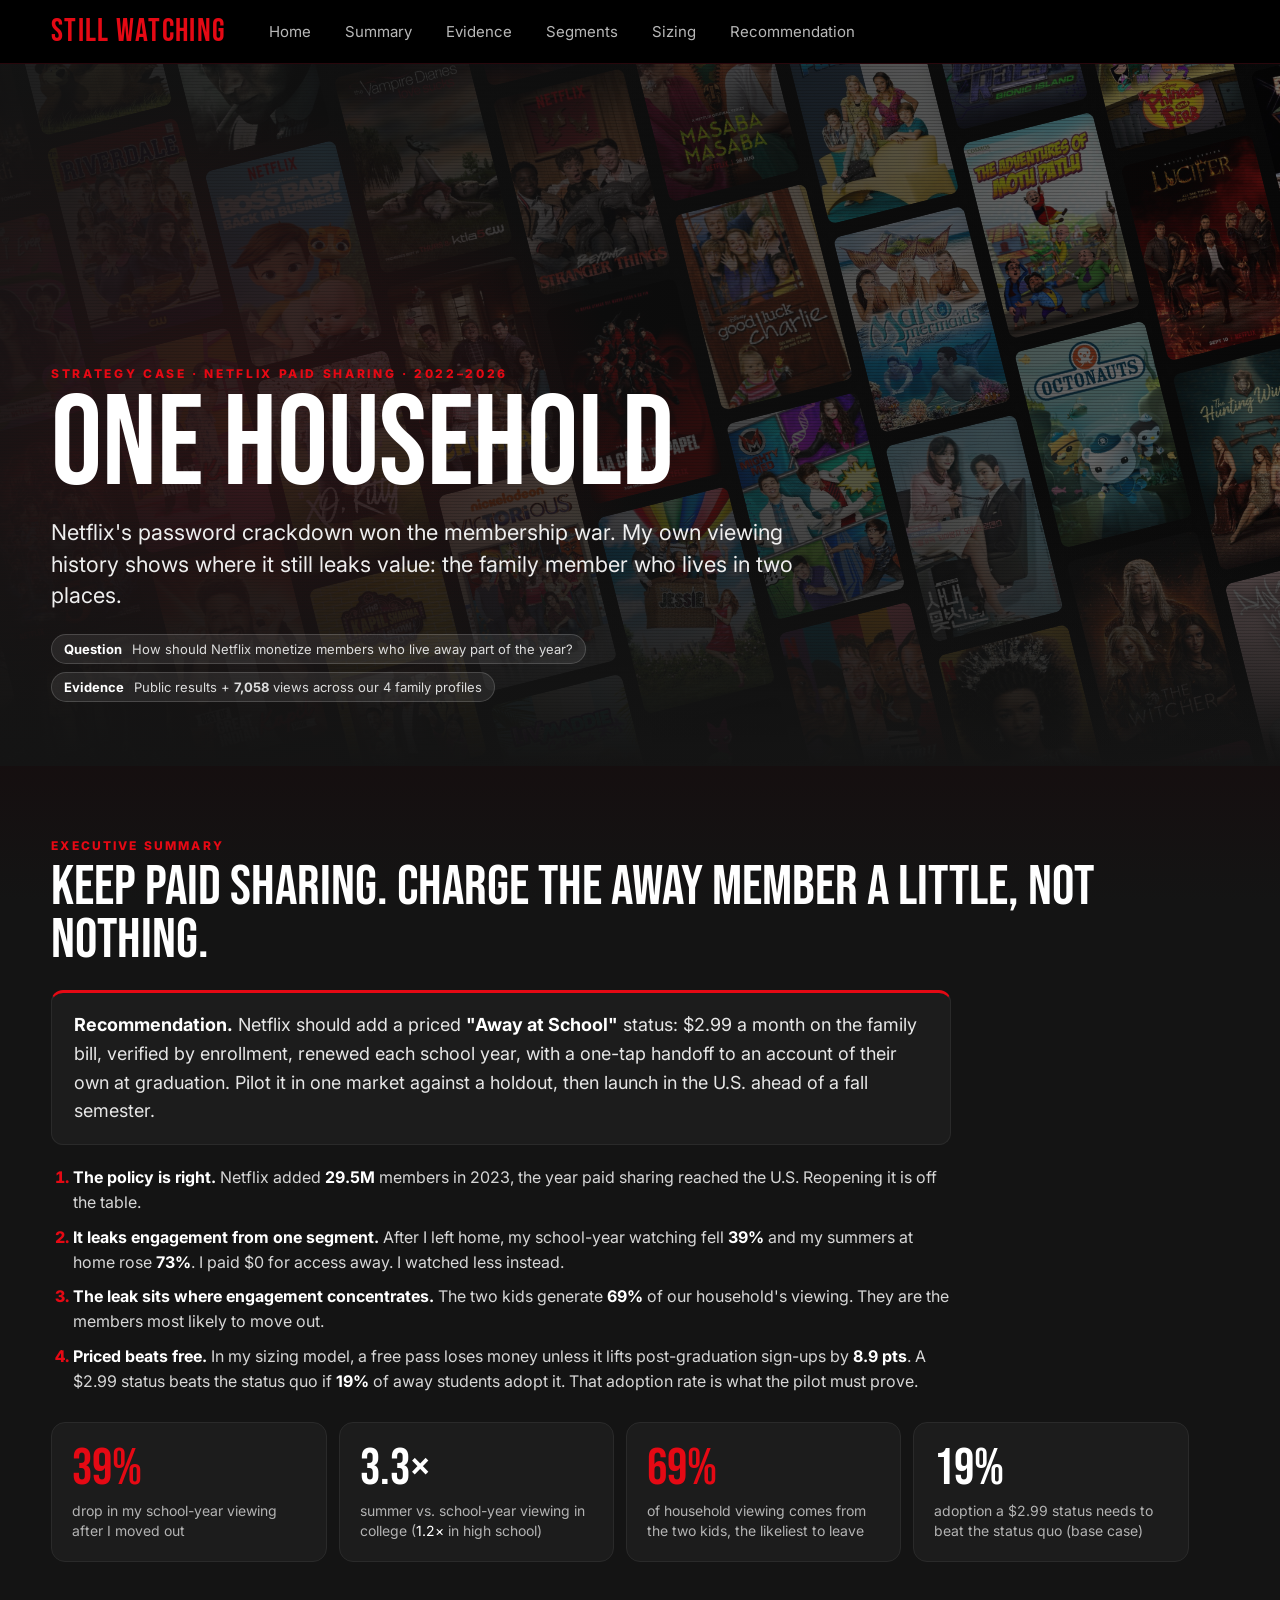
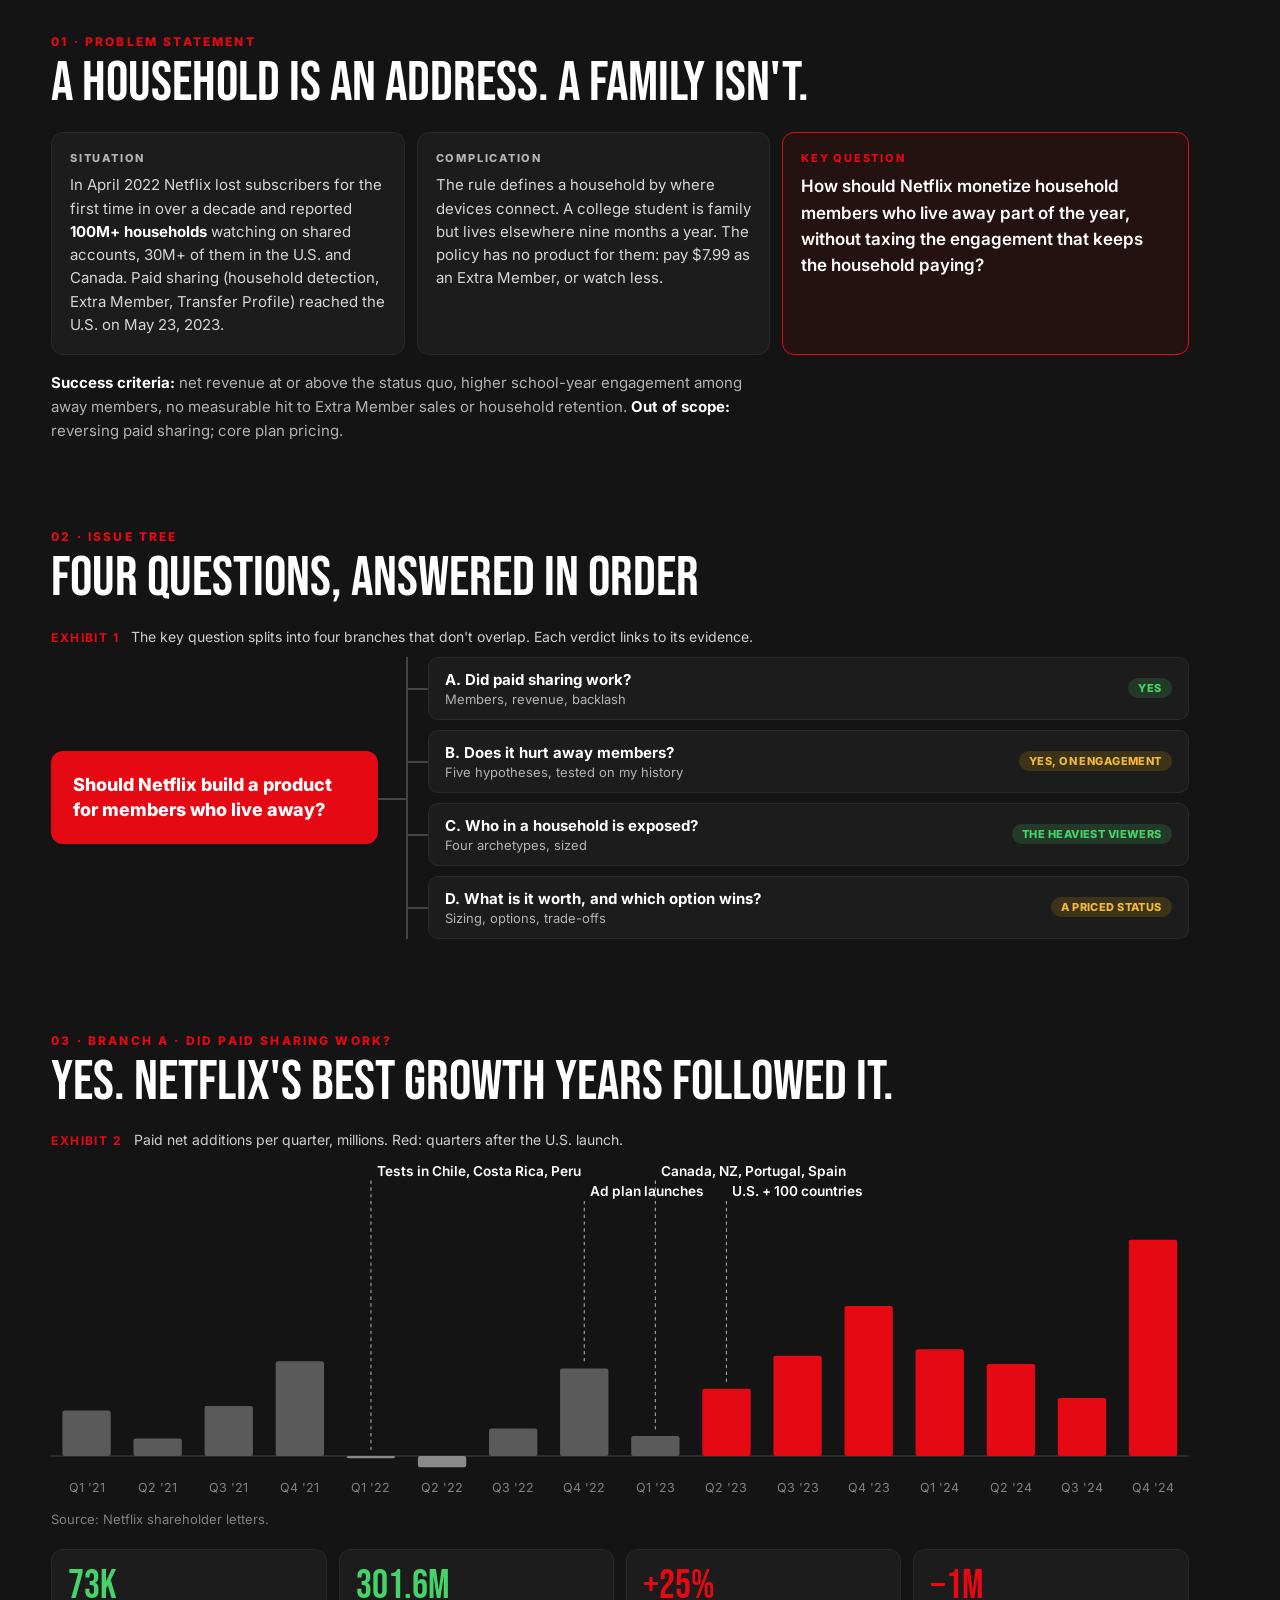
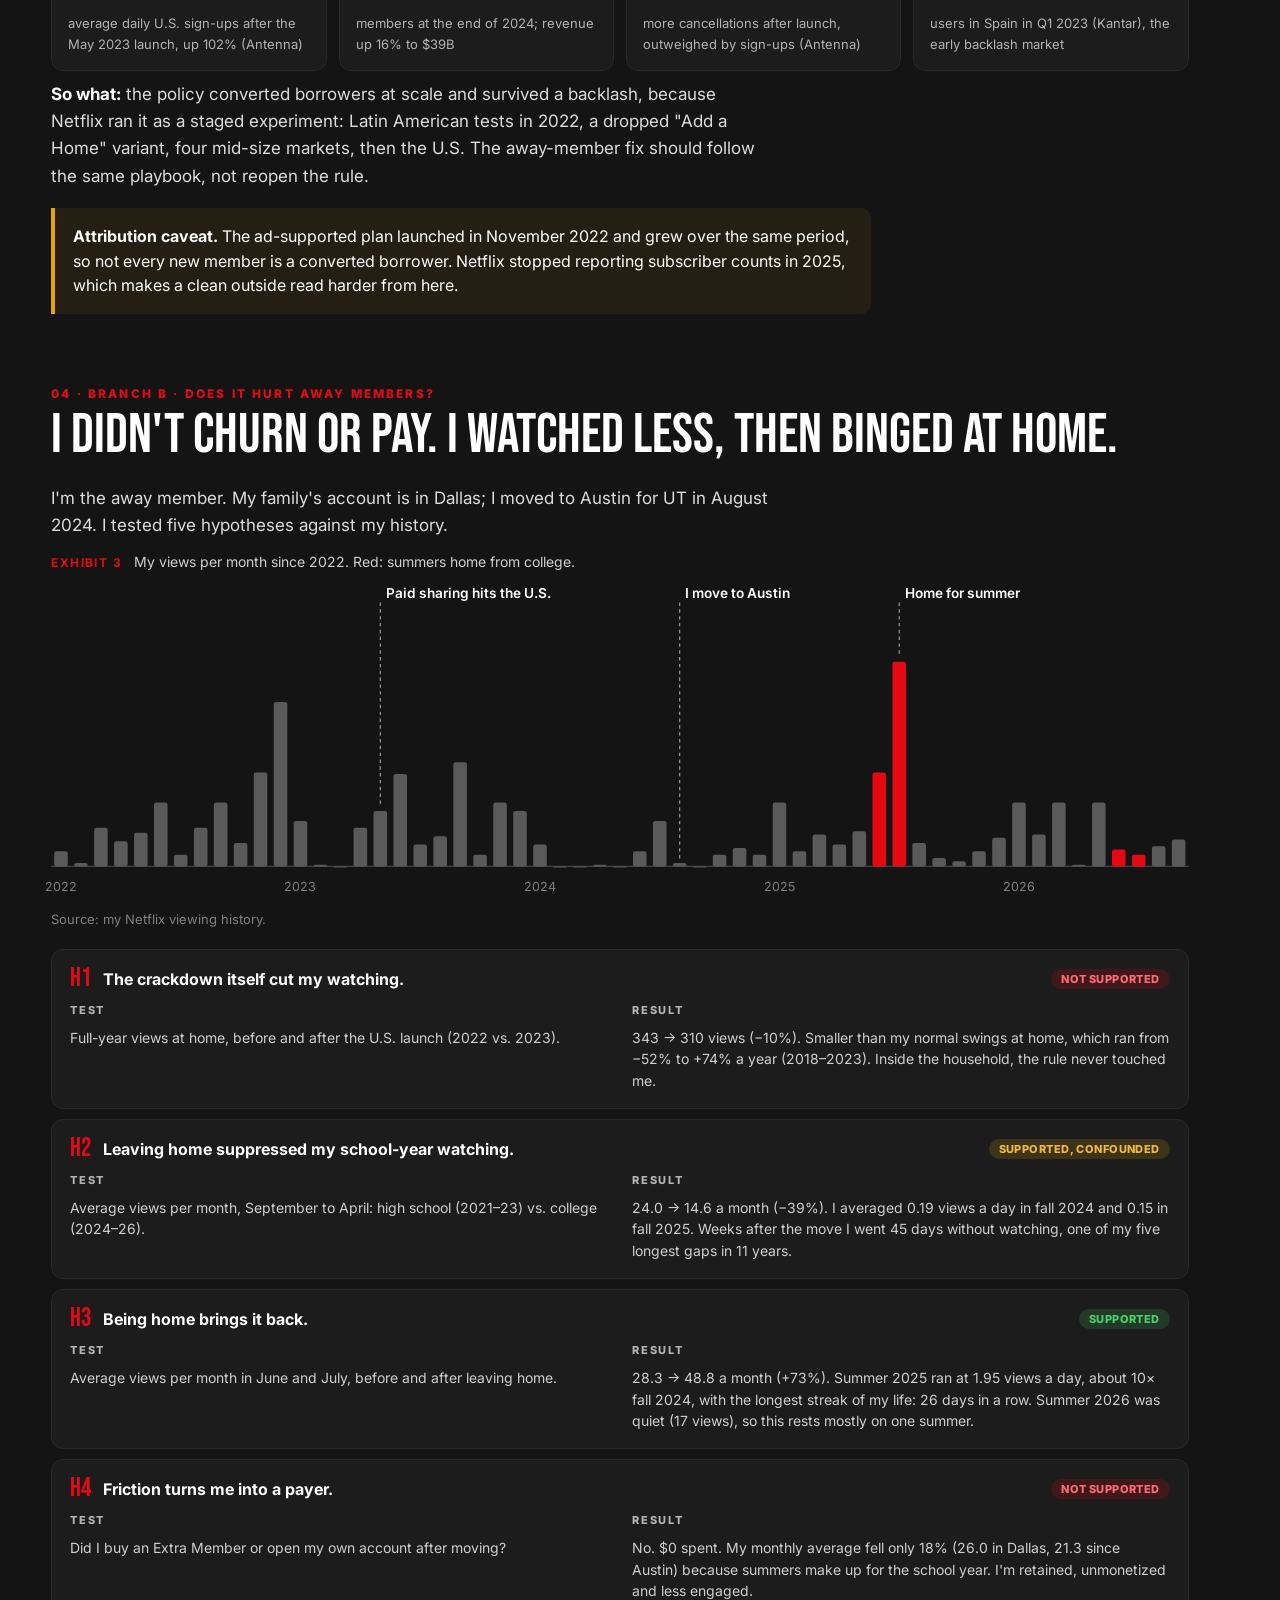
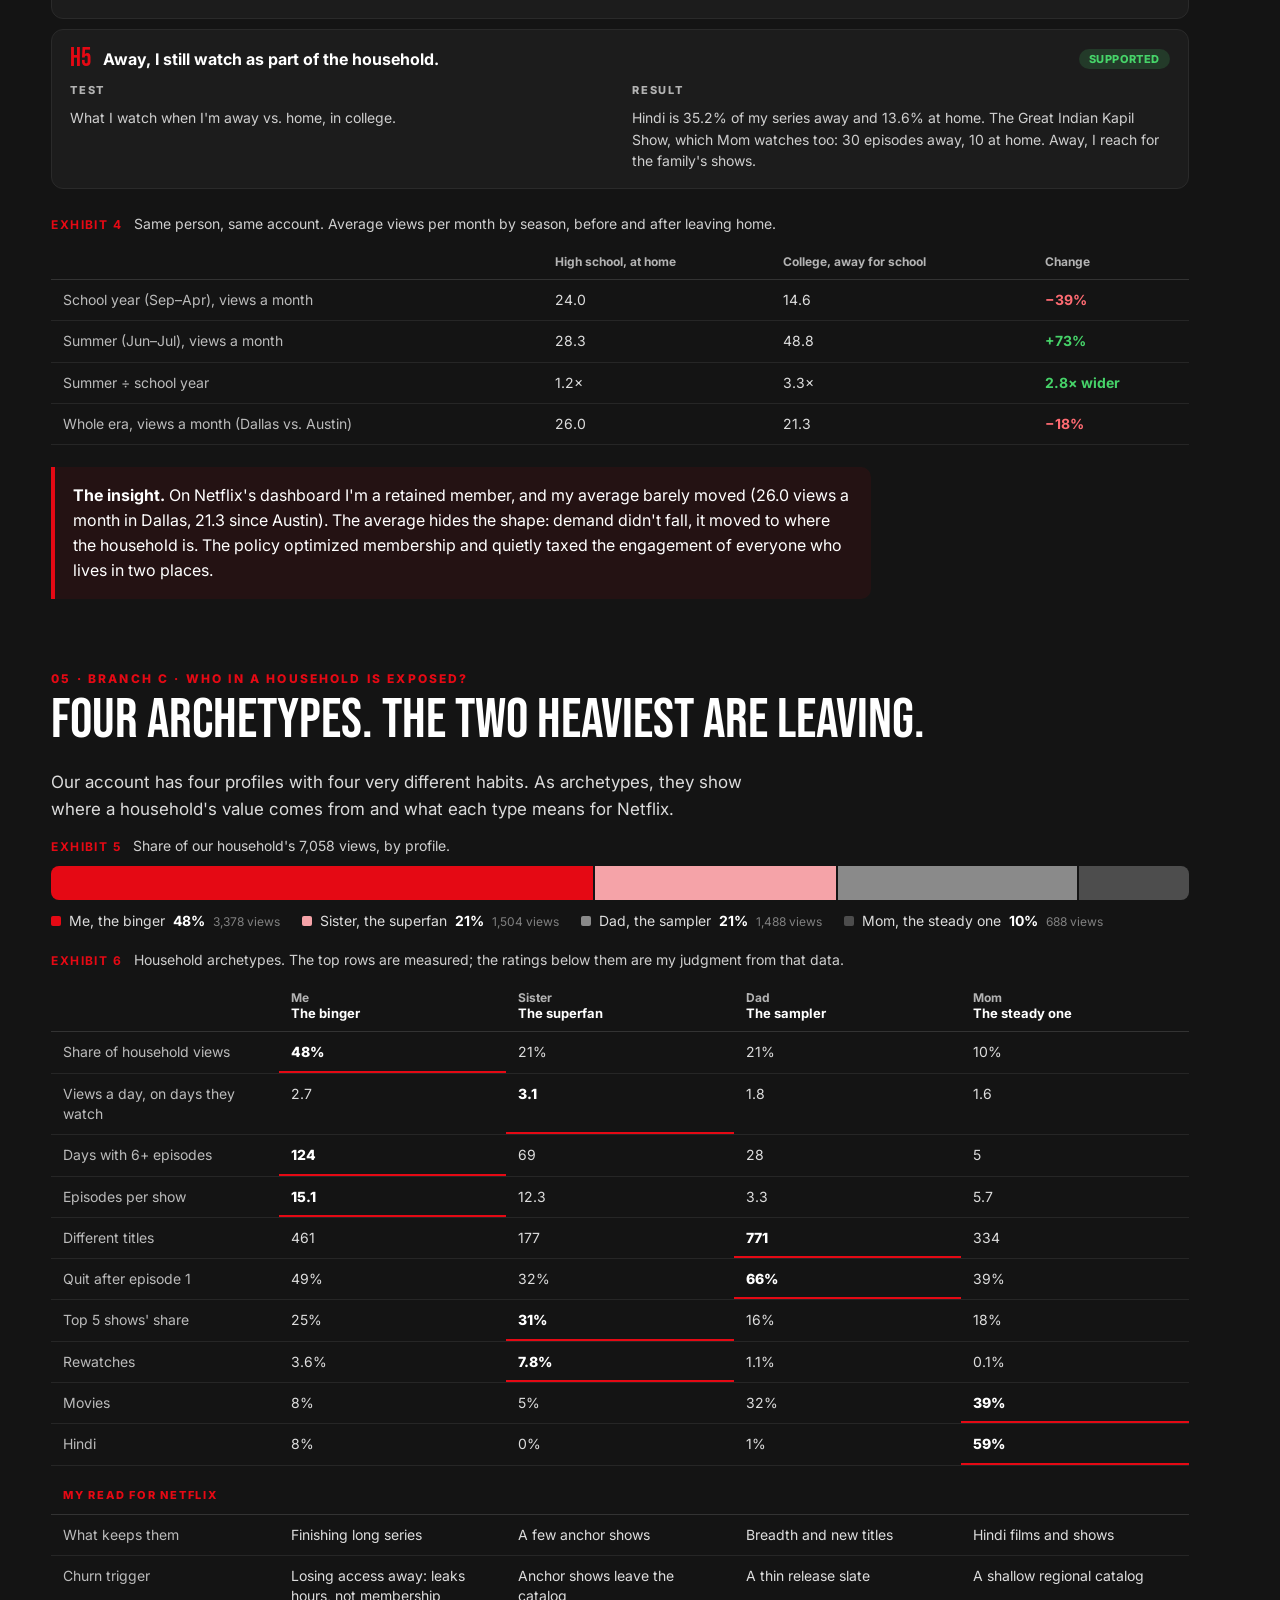
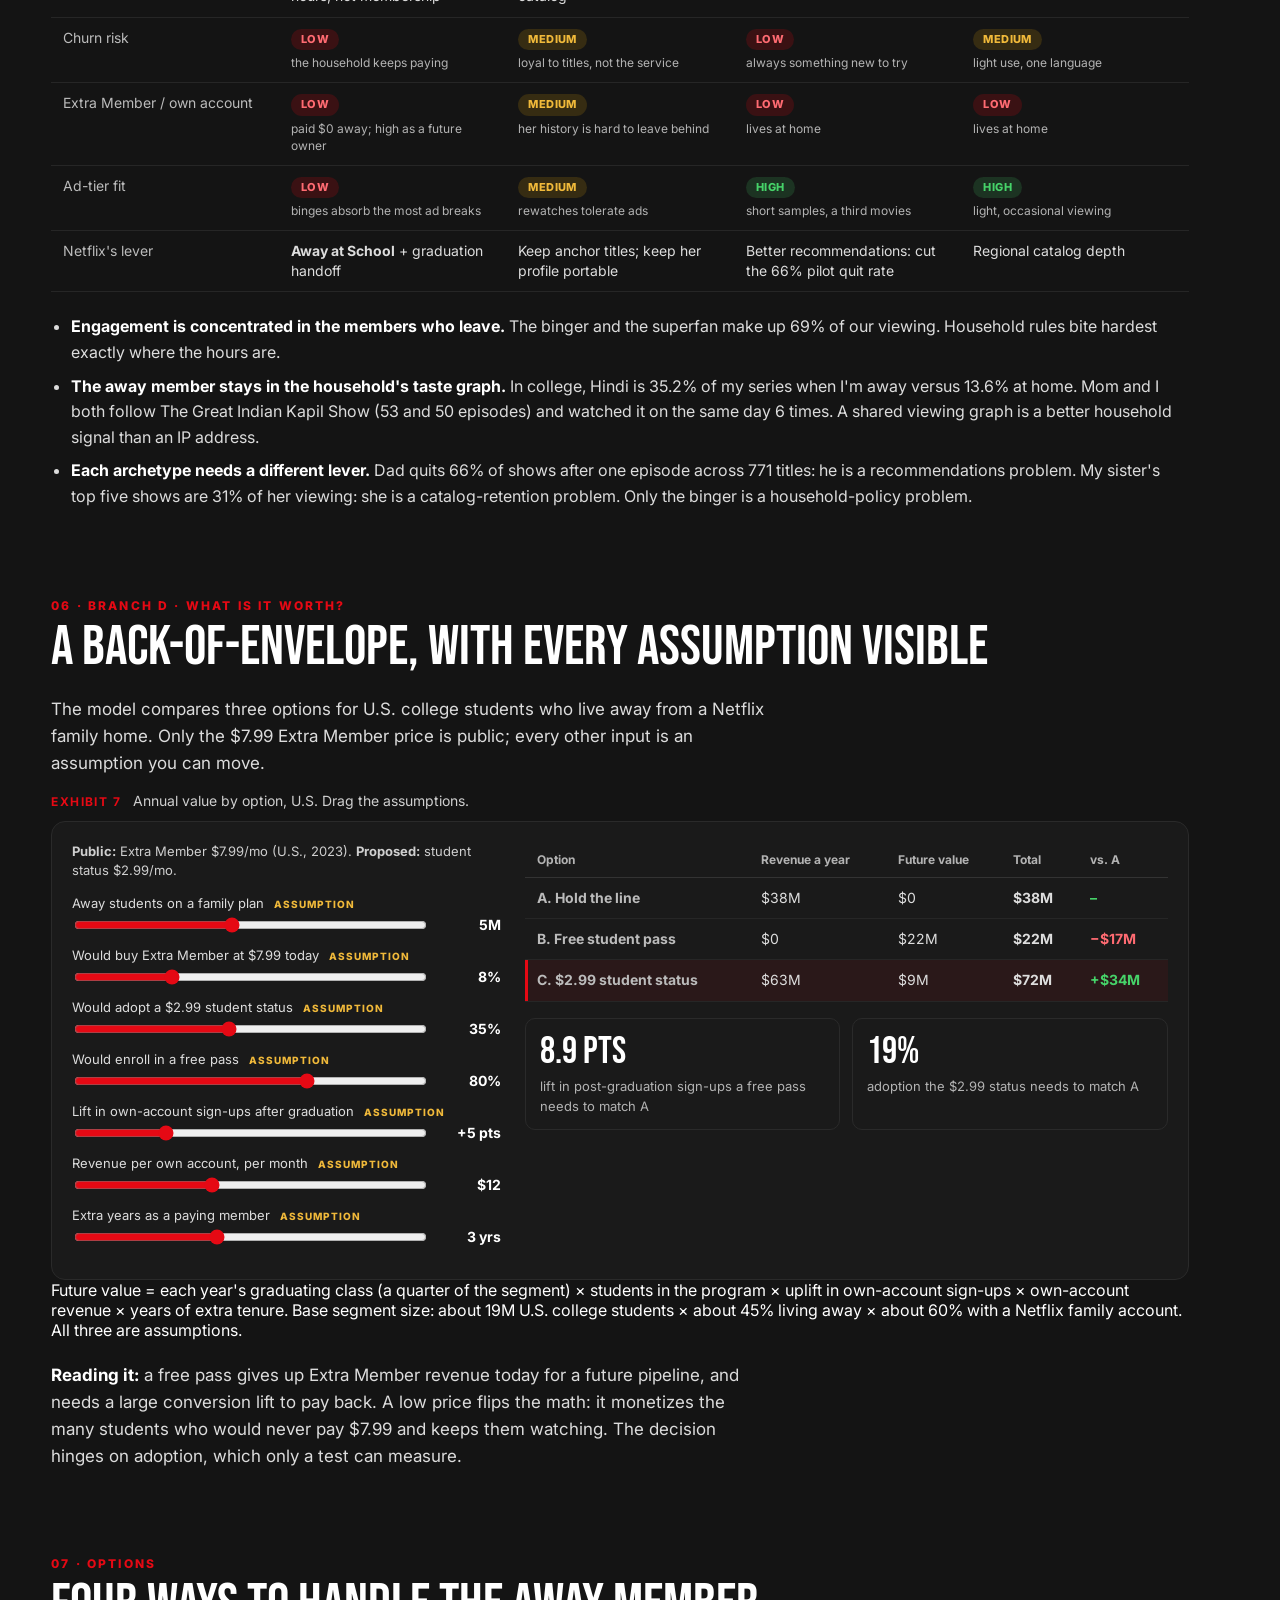
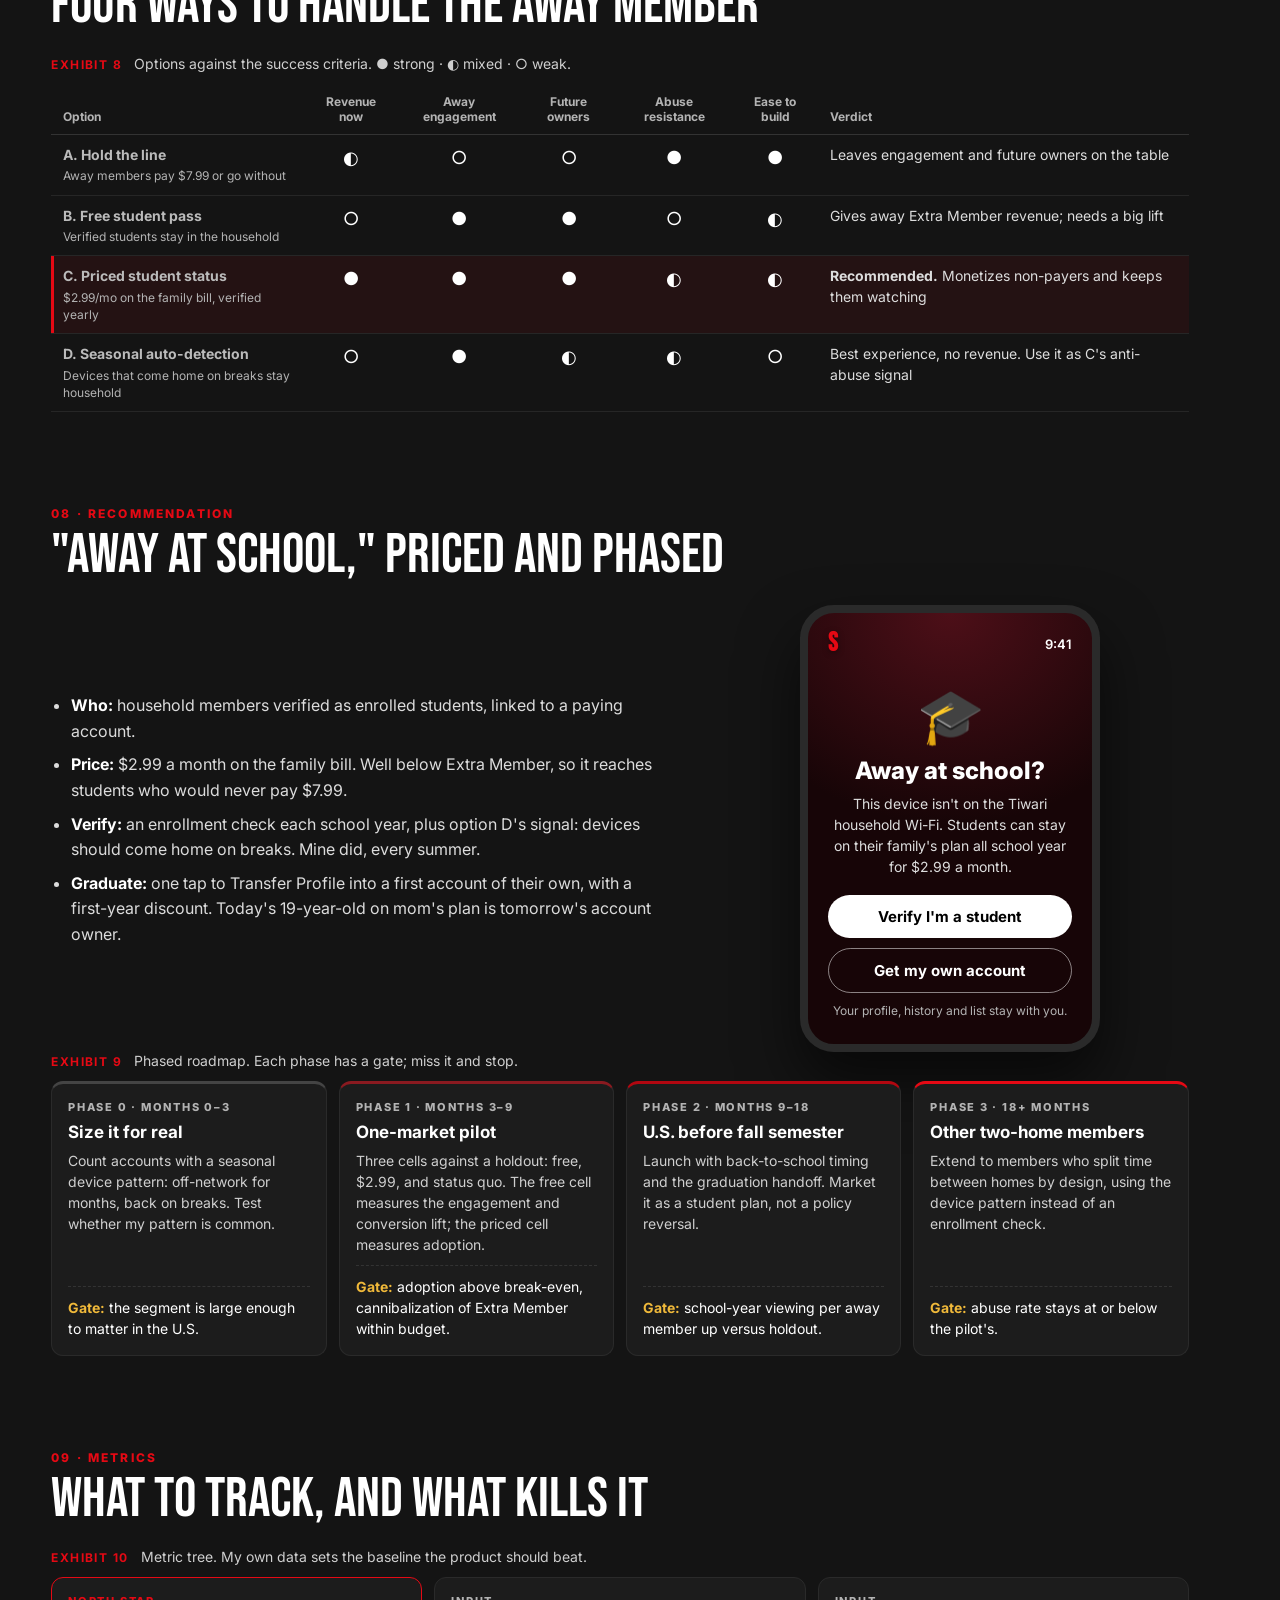
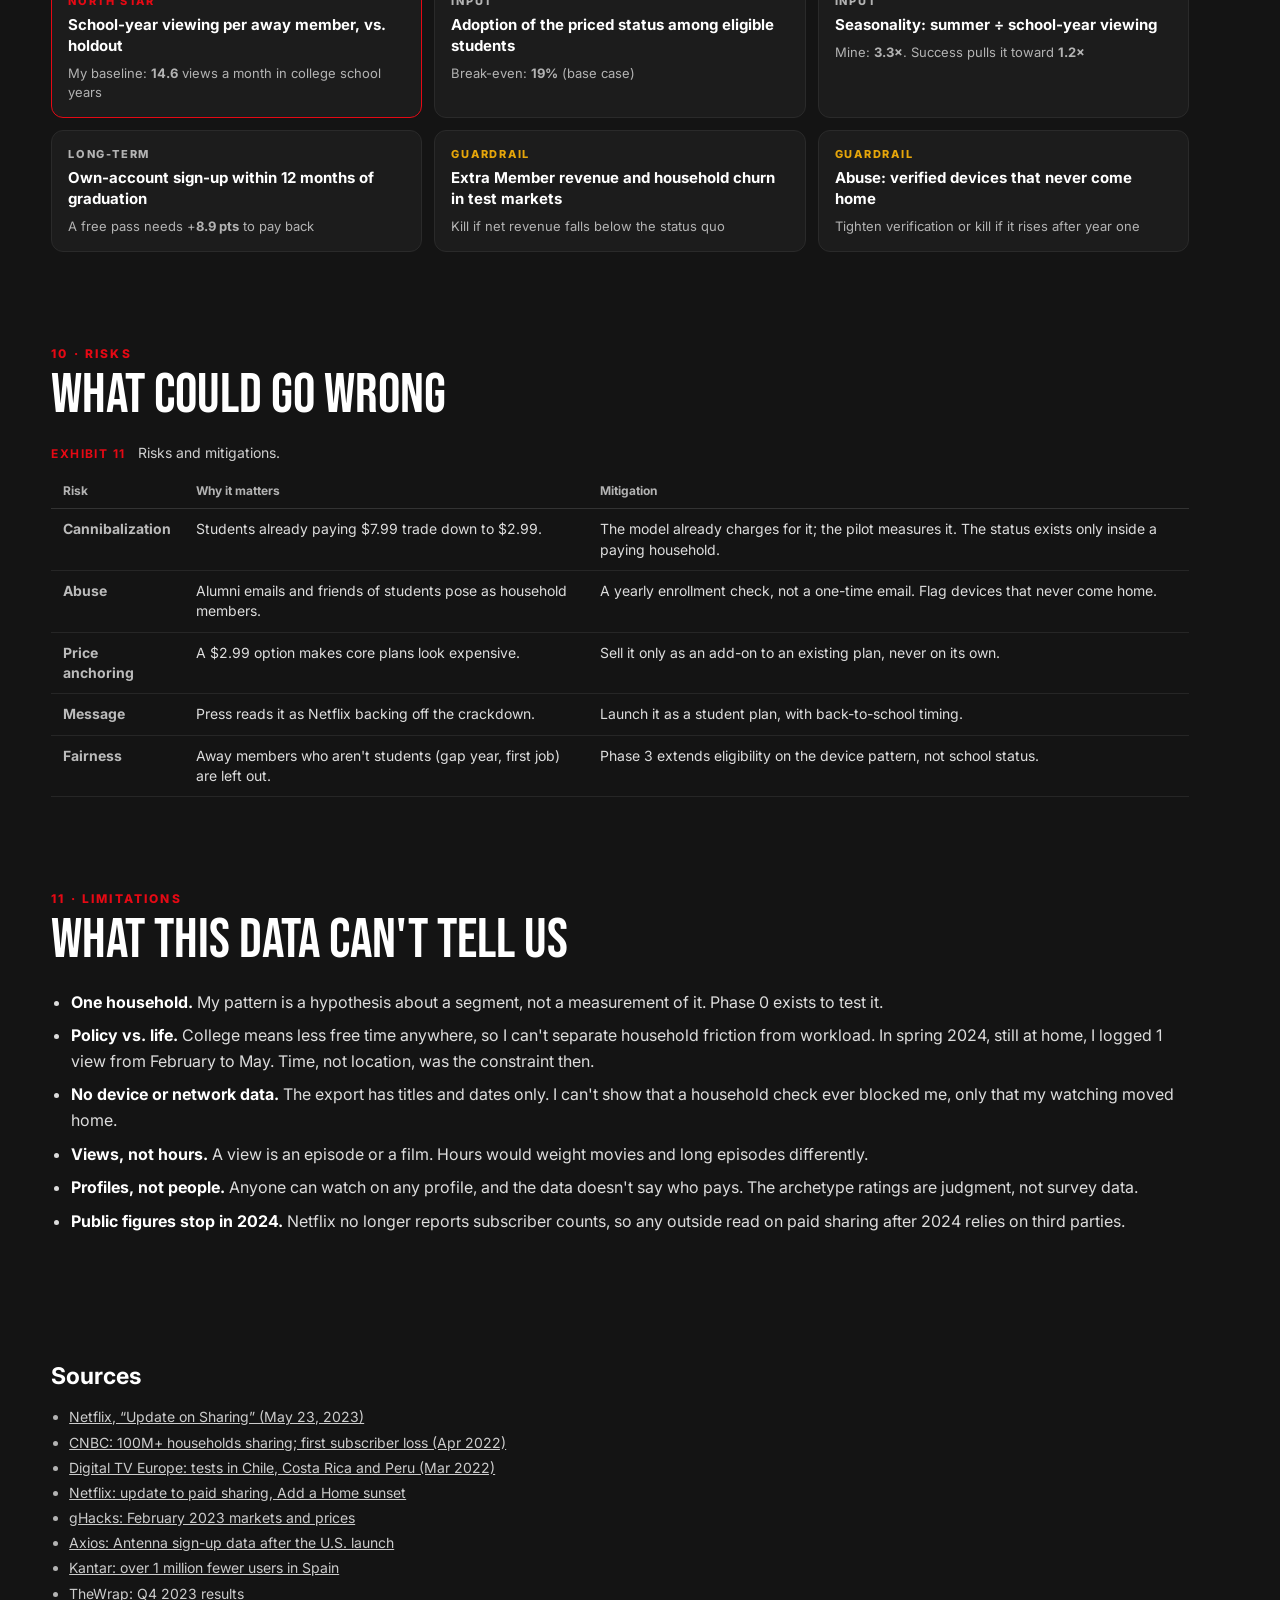
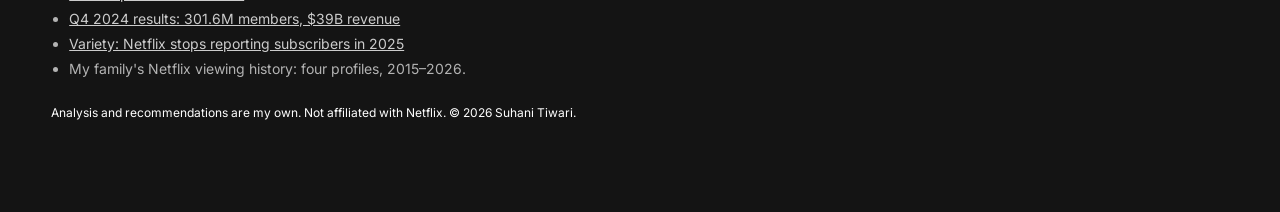
==== commit adca88b9: "New intro and ta-dum, episodes by season with scenes, interactive house, persona peeks, Amaira's row" ====
--- a/case-study.html
+++ b/case-study.html
@@ -3,8 +3,8 @@
 <head>
 <meta charset="utf-8">
 <meta name="viewport" content="width=device-width, initial-scale=1">
-<title>One Household | A PM Case Study</title>
-<meta name="description" content="A product case study of Netflix paid sharing: why it was needed, what shipped, what it did, and what I would build next, with my own viewing history as evidence.">
+<title>One Household | A Strategy Case</title>
+<meta name="description" content="A strategy case on Netflix paid sharing: the answer first, an issue tree, hypotheses tested on my own viewing history, a household segmentation, a sizing model, options, a recommendation and a roadmap.">
 <link rel="preconnect" href="https://fonts.googleapis.com">
 <link rel="preconnect" href="https://fonts.gstatic.com" crossorigin>
 <link href="https://fonts.googleapis.com/css2?family=Bebas+Neue&family=Yellowtail&family=Inter:wght@400;500;600;700;800&display=swap" rel="stylesheet">
@@ -17,11 +17,11 @@
   <a class="wordmark nav__mark" href="index.html">Still Watching</a>
   <nav class="nav__links" aria-label="Sections">
     <a href="index.html">Home</a>
-    <a href="#problem">Problem</a>
-    <a href="#solution">Solution</a>
-    <a href="#impact">Impact</a>
-    <a href="#me">A user of one</a>
-    <a href="#next">What I'd build</a>
+    <a href="#summary">Summary</a>
+    <a href="#evidence">Evidence</a>
+    <a href="#segments">Segments</a>
+    <a href="#sizing">Sizing</a>
+    <a href="#plan">Recommendation</a>
   </nav>
 </header>
 
@@ -29,141 +29,248 @@
   <section class="cs-hero">
     <div class="cs-hero__wall" id="cs-wall" aria-hidden="true"></div>
     <div class="cs-hero__body">
-      <p class="cs-kicker">Product case study · Netflix · 2022–2024</p>
+      <p class="cs-kicker">Strategy case · Netflix paid sharing · 2022–2026</p>
       <h1 class="cs-title">One Household</h1>
-      <p class="cs-lede">How Netflix turned 100 million freeloading households into its best growth years, and what the data says it cost one college student: me.</p>
+      <p class="cs-lede">Netflix's password crackdown won the membership war. My own viewing history shows where it still leaks value: the family member who lives in two places.</p>
       <div class="cs-role">
-        <span><b>Feature</b> Paid sharing: household detection, Extra Member, Transfer Profile</span>
-        <span><b>My lens</b> PM retrospective + my own viewing history</span>
-      </div>
-    </div>
-  </section>
-
-  <section class="cs-tldr" aria-label="Results at a glance">
-    <div class="stat"><b>100M+</b><span>households watching on someone else's account (Apr 2022)</span></div>
-    <div class="stat"><b>−200K</b><span>subscribers in Q1 2022, the first loss in over a decade</span></div>
-    <div class="stat stat--hot"><b>+29.5M</b><span>net new members in 2023, after the US launch</span></div>
-    <div class="stat stat--hot"><b>301.6M</b><span>members by the end of 2024, revenue up 16% to $39B</span></div>
-  </section>
-
-  <!-- 1. Why it was needed -->
+        <span><b>Question</b> How should Netflix monetize members who live away part of the year?</span>
+        <span><b>Evidence</b> Public results + <strong data-k="householdViews">…</strong> views across our 4 family profiles</span>
+      </div>
+    </div>
+  </section>
+
+  <!-- Executive summary: answer first -->
+  <section class="cs-sec" id="summary">
+    <p class="cs-step">Executive summary</p>
+    <h2 class="cs-h">Keep paid sharing. Charge the away member a little, not nothing.</h2>
+    <div class="cs-answer">
+      <p><b>Recommendation.</b> Netflix should add a priced <b>"Away at School"</b> status: $2.99 a month on the family bill, verified by enrollment, renewed each school year, with a one-tap handoff to an account of their own at graduation. Pilot it in one market against a holdout, then launch in the U.S. ahead of a fall semester.</p>
+    </div>
+    <ol class="cs-pillars">
+      <li><b>The policy is right.</b> Netflix added <b>29.5M</b> members in 2023, the year paid sharing reached the U.S. Reopening it is off the table.</li>
+      <li><b>It leaks engagement from one segment.</b> After I left home, my school-year watching fell <b data-k="schoolDrop">…</b> and my summers at home rose <b data-k="summerLift">…</b>. I paid $0 for access away. I watched less instead.</li>
+      <li><b>The leak sits where engagement concentrates.</b> The two kids generate <b data-k="kidsShare">…</b> of our household's viewing. They are the members most likely to move out.</li>
+      <li><b>Priced beats free.</b> In my sizing model, a free pass loses money unless it lifts post-graduation sign-ups by <b data-k="beFreeUplift">…</b>. A $2.99 status beats the status quo if <b data-k="beAdopt">…</b> of away students adopt it. That adoption rate is what the pilot must prove.</li>
+    </ol>
+    <div class="cs-tldr cs-tldr--flat">
+      <div class="stat stat--hot"><b data-k="schoolDrop">…</b><span>drop in my school-year viewing after I moved out</span></div>
+      <div class="stat"><b data-k="seasonX">…</b><span>summer vs. school-year viewing in college (<span data-k="seasonXhs">…</span> in high school)</span></div>
+      <div class="stat stat--hot"><b data-k="kidsShare">…</b><span>of household viewing comes from the two kids, the likeliest to leave</span></div>
+      <div class="stat"><b data-k="beAdopt">…</b><span>adoption a $2.99 status needs to beat the status quo (base case)</span></div>
+    </div>
+  </section>
+
+  <!-- Problem -->
   <section class="cs-sec" id="problem">
-    <p class="cs-step">01 · Why it was needed</p>
-    <h2 class="cs-h">Growth stalled while a third of viewers paid nothing</h2>
-    <div class="cs-split">
-      <div>
-        <p class="cs-p">In April 2022 Netflix reported its first subscriber loss in over ten years and, in the same letter, put a number on the problem: <b>more than 100 million households</b> were watching on a shared account, over 30 million of them in the U.S. and Canada.</p>
-        <p class="cs-p">Raising prices had limits, and new markets were saturating. The biggest pool of potential customers was already watching.</p>
-        <div class="cs-callout"><b>Problem statement.</b> How might we turn engaged non-paying viewers into paying members without driving away the people who already pay?</div>
-      </div>
-      <figure class="cs-fig">
-        <div class="donut" style="--p: 0.33"><div><b>~1 in 3</b><span>viewing households didn't pay</span></div></div>
-        <figcaption>222M paying vs 100M+ sharing households, early 2022</figcaption>
-      </figure>
-    </div>
-  </section>
-
-  <!-- 2. How the need was measured -->
-  <section class="cs-sec">
-    <p class="cs-step">02 · Measuring the need</p>
-    <h2 class="cs-h">Who is in the house, and who isn't</h2>
-    <div class="personas">
-      <article class="persona"><span class="persona__emoji" aria-hidden="true">💳</span><h3>The owner</h3><p>Pays. Shares with an ex, a cousin, a college roommate. Doesn't want to be the bad guy.</p><p class="persona__job">Job: keep my people watching without a fight.</p></article>
-      <article class="persona"><span class="persona__emoji" aria-hidden="true">🫥</span><h3>The borrower</h3><p>Lives elsewhere and watches a lot. Has a profile, a history, a list.</p><p class="persona__job">Job: keep my shows. Pay as little as possible.</p></article>
-      <article class="persona persona--edge"><span class="persona__emoji" aria-hidden="true">🎓</span><h3>The away member</h3><p>Part of the family, living somewhere else part of the year: college, travel, two homes.</p><p class="persona__job">Job: still feel like I'm home.</p></article>
-      <article class="persona"><span class="persona__emoji" aria-hidden="true">📈</span><h3>Netflix</h3><p>Needs revenue growth, not just reach, as the market matures.</p><p class="persona__job">Job: monetize sharing, protect retention.</p></article>
-    </div>
-    <p class="cs-p cs-note">The away member is the persona the policy handled least clearly. Netflix says everyone <i>living</i> in a household can watch anywhere. A college student lives somewhere else nine months a year.</p>
-  </section>
-
-  <!-- 3. What shipped -->
-  <section class="cs-sec" id="solution">
-    <p class="cs-step">03 · What shipped</p>
-    <h2 class="cs-h">Four pieces, tested market by market</h2>
-    <div class="features">
-      <article class="feature"><div class="feature__icon" aria-hidden="true"><svg viewBox="0 0 48 48"><path d="M8 22 24 9l16 13v17H8Z" fill="none" stroke="currentColor" stroke-width="3" stroke-linejoin="round"/><path d="M17 31a10 10 0 0 1 14 0M20 35a5 5 0 0 1 8 0" fill="none" stroke="currentColor" stroke-width="3" stroke-linecap="round"/></svg></div>
-        <h3>Household detection</h3><p>IP address, device IDs and account activity decide which devices belong to the home. Others get a verification prompt.</p></article>
-      <article class="feature"><div class="feature__icon" aria-hidden="true"><svg viewBox="0 0 48 48"><circle cx="18" cy="17" r="7" fill="none" stroke="currentColor" stroke-width="3"/><path d="M5 40c1-8 6-12 13-12s12 4 13 12" fill="none" stroke="currentColor" stroke-width="3"/><path d="M37 14v14M30 21h14" stroke="currentColor" stroke-width="3" stroke-linecap="round"/></svg></div>
-        <h3>Extra Member</h3><p>The owner pays to add someone outside the home: $2.99 in the first tests, $7.99 a month in the U.S.</p></article>
-      <article class="feature"><div class="feature__icon" aria-hidden="true"><svg viewBox="0 0 48 48"><rect x="5" y="12" width="16" height="22" rx="3" fill="none" stroke="currentColor" stroke-width="3"/><rect x="27" y="12" width="16" height="22" rx="3" fill="none" stroke="currentColor" stroke-width="3"/><path d="M15 40h18m-5-4 5 4-5 4" fill="none" stroke="currentColor" stroke-width="3" stroke-linecap="round" stroke-linejoin="round"/></svg></div>
-        <h3>Transfer Profile</h3><p>Borrowers move their profile, history and list to a paid account of their own. This lowers the cost of switching.</p></article>
-      <article class="feature"><div class="feature__icon" aria-hidden="true"><svg viewBox="0 0 48 48"><rect x="8" y="8" width="32" height="22" rx="3" fill="none" stroke="currentColor" stroke-width="3"/><path d="M18 38h12M24 30v8" stroke="currentColor" stroke-width="3" stroke-linecap="round"/><path d="m18 19 4 4 8-8" fill="none" stroke="currentColor" stroke-width="3" stroke-linecap="round" stroke-linejoin="round"/></svg></div>
-        <h3>Manage Access &amp; Devices</h3><p>Owners see every signed-in device and can sign one out. It gives them control and a reason to clean up.</p></article>
-    </div>
-
-    <h3 class="cs-h3">The rollout</h3>
-    <ol class="rollout" id="rollout"></ol>
-    <p class="cs-p cs-note">Netflix dropped "Add a Home", tested in Argentina and four other markets, after customer feedback. Iterating in small markets before the U.S. kept the risk contained.</p>
-  </section>
-
-  <!-- 4. Outcome and impact -->
-  <section class="cs-sec" id="impact">
-    <p class="cs-step">04 · Outcome &amp; impact</p>
-    <h2 class="cs-h">It worked, for Netflix</h2>
-    <figure class="cs-chart">
+    <p class="cs-step">01 · Problem statement</p>
+    <h2 class="cs-h">A household is an address. A family isn't.</h2>
+    <div class="scq">
+      <div class="scq__item"><span>Situation</span><p>In April 2022 Netflix lost subscribers for the first time in over a decade and reported <b>100M+ households</b> watching on shared accounts, 30M+ of them in the U.S. and Canada. Paid sharing (household detection, Extra Member, Transfer Profile) reached the U.S. on May 23, 2023.</p></div>
+      <div class="scq__item"><span>Complication</span><p>The rule defines a household by where devices connect. A college student is family but lives elsewhere nine months a year. The policy has no product for them: pay $7.99 as an Extra Member, or watch less.</p></div>
+      <div class="scq__item scq__item--q"><span>Key question</span><p>How should Netflix monetize household members who live away part of the year, without taxing the engagement that keeps the household paying?</p></div>
+    </div>
+    <p class="cs-p cs-note"><b>Success criteria:</b> net revenue at or above the status quo, higher school-year engagement among away members, no measurable hit to Extra Member sales or household retention. <b>Out of scope:</b> reversing paid sharing; core plan pricing.</p>
+  </section>
+
+  <!-- Issue tree -->
+  <section class="cs-sec" id="tree">
+    <p class="cs-step">02 · Issue tree</p>
+    <h2 class="cs-h">Four questions, answered in order</h2>
+    <figure class="cs-exhibit">
+      <figcaption class="cs-exhibit__cap"><b>Exhibit 1</b> The key question splits into four branches that don't overlap. Each verdict links to its evidence.</figcaption>
+      <div class="itree">
+        <div class="itree__root">Should Netflix build a product for members who live away?</div>
+        <div class="itree__branches">
+          <a class="itree__b" href="#context"><b>A. Did paid sharing work?</b><span>Members, revenue, backlash</span><em class="pill pill--yes">Yes</em></a>
+          <a class="itree__b" href="#evidence"><b>B. Does it hurt away members?</b><span>Five hypotheses, tested on my history</span><em class="pill pill--part">Yes, on engagement</em></a>
+          <a class="itree__b" href="#segments"><b>C. Who in a household is exposed?</b><span>Four archetypes, sized</span><em class="pill pill--yes">The heaviest viewers</em></a>
+          <a class="itree__b" href="#sizing"><b>D. What is it worth, and which option wins?</b><span>Sizing, options, trade-offs</span><em class="pill pill--part">A priced status</em></a>
+        </div>
+      </div>
+    </figure>
+  </section>
+
+  <!-- A. Context -->
+  <section class="cs-sec" id="context">
+    <p class="cs-step">03 · Branch A · Did paid sharing work?</p>
+    <h2 class="cs-h">Yes. Netflix's best growth years followed it.</h2>
+    <figure class="cs-exhibit cs-chart">
+      <figcaption class="cs-exhibit__cap"><b>Exhibit 2</b> Paid net additions per quarter, millions. Red: quarters after the U.S. launch.</figcaption>
       <div id="net-adds"></div>
-      <figcaption>Paid net additions per quarter, in millions. Source: Netflix shareholder letters.</figcaption>
+      <figcaption>Source: Netflix shareholder letters.</figcaption>
     </figure>
     <div class="impact">
       <div class="impact__card"><b>73K</b><span>average daily U.S. sign-ups after the May 2023 launch, up 102% (Antenna)</span></div>
-      <div class="impact__card"><b>~100K</b><span>sign-ups on May 26–27, among the biggest days Antenna had ever measured</span></div>
-      <div class="impact__card impact__card--bad"><b>+25%</b><span>more cancellations, outweighed by new sign-ups</span></div>
+      <div class="impact__card"><b>301.6M</b><span>members at the end of 2024; revenue up 16% to $39B</span></div>
+      <div class="impact__card impact__card--bad"><b>+25%</b><span>more cancellations after launch, outweighed by sign-ups (Antenna)</span></div>
       <div class="impact__card impact__card--bad"><b>−1M</b><span>users in Spain in Q1 2023 (Kantar), the early backlash market</span></div>
     </div>
-    <div class="cs-callout cs-callout--warn"><b>A PM caveat.</b> The ad-supported plan launched in November 2022 and grew over the same period, so not every new member is a converted borrower. A clean read would compare paid sharing markets with holdouts.</div>
-  </section>
-
-  <!-- 5. A user of one -->
-  <section class="cs-sec cs-me" id="me">
-    <p class="cs-step">05 · A user of one</p>
-    <h2 class="cs-h">What it did to me</h2>
-    <p class="cs-p">I'm the away member. My family's account lives in Dallas; I moved to Austin for UT in August 2024. I never bought an Extra Member and never opened my own account. I just watched less, except when I was home.</p>
-    <figure class="cs-chart">
+    <p class="cs-p"><b>So what:</b> the policy converted borrowers at scale and survived a backlash, because Netflix ran it as a staged experiment: Latin American tests in 2022, a dropped "Add a Home" variant, four mid-size markets, then the U.S. The away-member fix should follow the same playbook, not reopen the rule.</p>
+    <div class="cs-callout cs-callout--warn"><b>Attribution caveat.</b> The ad-supported plan launched in November 2022 and grew over the same period, so not every new member is a converted borrower. Netflix stopped reporting subscriber counts in 2025, which makes a clean outside read harder from here.</div>
+  </section>
+
+  <!-- B. Evidence -->
+  <section class="cs-sec" id="evidence">
+    <p class="cs-step">04 · Branch B · Does it hurt away members?</p>
+    <h2 class="cs-h">I didn't churn or pay. I watched less, then binged at home.</h2>
+    <p class="cs-p">I'm the away member. My family's account is in Dallas; I moved to Austin for UT in August 2024. I tested five hypotheses against my history.</p>
+    <figure class="cs-exhibit cs-chart">
+      <figcaption class="cs-exhibit__cap"><b>Exhibit 3</b> My views per month since 2022. Red: summers home from college.</figcaption>
       <div id="me-chart"></div>
-      <figcaption>My views per month, from my Netflix viewing history.</figcaption>
-    </figure>
-    <div class="impact" id="me-stats"></div>
-    <div class="cs-callout"><b>The insight.</b> For Netflix's dashboard, I'm a retained subscriber. For engagement, the metric Netflix now calls its "best proxy for customer satisfaction", I'm a <b id="me-drop">big drop</b> during the school year. Paid sharing optimized for membership and quietly taxed the engagement of everyone who lives in two places.</div>
-  </section>
-
-  <!-- 6. What I'd build -->
-  <section class="cs-sec" id="next">
-    <p class="cs-step">06 · How I'd have done it</p>
-    <h2 class="cs-h">"Away at School"</h2>
+      <figcaption>Source: my Netflix viewing history.</figcaption>
+    </figure>
+
+    <div class="hyps" id="hyps"></div>
+
+    <figure class="cs-exhibit">
+      <figcaption class="cs-exhibit__cap"><b>Exhibit 4</b> Same person, same account. Average views per month by season, before and after leaving home.</figcaption>
+      <div class="cs-table-wrap"><table class="cs-table" id="season-table"></table></div>
+    </figure>
+    <div class="cs-callout"><b>The insight.</b> On Netflix's dashboard I'm a retained member, and my average barely moved (<span data-k="dallasPM">…</span> views a month in Dallas, <span data-k="austinPM">…</span> since Austin). The average hides the shape: demand didn't fall, it moved to where the household is. The policy optimized membership and quietly taxed the engagement of everyone who lives in two places.</div>
+  </section>
+
+  <!-- C. Segments -->
+  <section class="cs-sec" id="segments">
+    <p class="cs-step">05 · Branch C · Who in a household is exposed?</p>
+    <h2 class="cs-h">Four archetypes. The two heaviest are leaving.</h2>
+    <p class="cs-p">Our account has four profiles with four very different habits. As archetypes, they show where a household's value comes from and what each type means for Netflix.</p>
+    <figure class="cs-exhibit">
+      <figcaption class="cs-exhibit__cap"><b>Exhibit 5</b> Share of our household's <span data-k="householdViews">…</span> views, by profile.</figcaption>
+      <div class="sharebar" id="sharebar"></div>
+    </figure>
+    <figure class="cs-exhibit">
+      <figcaption class="cs-exhibit__cap"><b>Exhibit 6</b> Household archetypes. The top rows are measured; the ratings below them are my judgment from that data.</figcaption>
+      <div class="cs-table-wrap"><table class="cs-table cs-table--seg" id="seg-table"></table></div>
+    </figure>
+    <ul class="cs-list">
+      <li><b>Engagement is concentrated in the members who leave.</b> The binger and the superfan make up <span data-k="kidsShare">…</span> of our viewing. Household rules bite hardest exactly where the hours are.</li>
+      <li><b>The away member stays in the household's taste graph.</b> In college, Hindi is <span data-k="hindiAway">…</span> of my series when I'm away versus <span data-k="hindiHome">…</span> at home. Mom and I both follow The Great Indian Kapil Show (<span data-k="kapilMom">…</span> and <span data-k="kapilMe">…</span> episodes) and watched it on the same day <span data-k="kapilSame">…</span> times. A shared viewing graph is a better household signal than an IP address.</li>
+      <li><b>Each archetype needs a different lever.</b> Dad quits <span data-k="quitDad">…</span> of shows after one episode across <span data-k="titlesDad">…</span> titles: he is a recommendations problem. My sister's top five shows are <span data-k="top5Sis">…</span> of her viewing: she is a catalog-retention problem. Only the binger is a household-policy problem.</li>
+    </ul>
+  </section>
+
+  <!-- D. Sizing -->
+  <section class="cs-sec" id="sizing">
+    <p class="cs-step">06 · Branch D · What is it worth?</p>
+    <h2 class="cs-h">A back-of-envelope, with every assumption visible</h2>
+    <p class="cs-p">The model compares three options for U.S. college students who live away from a Netflix family home. Only the $7.99 Extra Member price is public; every other input is an assumption you can move.</p>
+    <figure class="cs-exhibit">
+      <figcaption class="cs-exhibit__cap"><b>Exhibit 7</b> Annual value by option, U.S. Drag the assumptions.</figcaption>
+      <div class="sizing">
+        <div class="sizing__inputs" id="sizing-inputs"></div>
+        <div class="sizing__out">
+          <div class="cs-table-wrap"><table class="cs-table" id="sizing-table"></table></div>
+          <div class="sizing__be" id="sizing-be"></div>
+        </div>
+      </div>
+      <figcaption>Future value = each year's graduating class (a quarter of the segment) × students in the program × uplift in own-account sign-ups × own-account revenue × years of extra tenure. Base segment size: about 19M U.S. college students × about 45% living away × about 60% with a Netflix family account. All three are assumptions.</figcaption>
+    </figure>
+    <p class="cs-p"><b>Reading it:</b> a free pass gives up Extra Member revenue today for a future pipeline, and needs a large conversion lift to pay back. A low price flips the math: it monetizes the many students who would never pay $7.99 and keeps them watching. The decision hinges on adoption, which only a test can measure.</p>
+  </section>
+
+  <!-- Options -->
+  <section class="cs-sec" id="options">
+    <p class="cs-step">07 · Options</p>
+    <h2 class="cs-h">Four ways to handle the away member</h2>
+    <figure class="cs-exhibit">
+      <figcaption class="cs-exhibit__cap"><b>Exhibit 8</b> Options against the success criteria. ● strong · ◐ mixed · ○ weak.</figcaption>
+      <div class="cs-table-wrap"><table class="cs-table cs-table--opts">
+        <thead><tr><th>Option</th><th>Revenue now</th><th>Away engagement</th><th>Future owners</th><th>Abuse resistance</th><th>Ease to build</th><th>Verdict</th></tr></thead>
+        <tbody>
+          <tr><td><b>A. Hold the line</b><span>Away members pay $7.99 or go without</span></td><td>◐</td><td>○</td><td>○</td><td>●</td><td>●</td><td>Leaves engagement and future owners on the table</td></tr>
+          <tr><td><b>B. Free student pass</b><span>Verified students stay in the household</span></td><td>○</td><td>●</td><td>●</td><td>○</td><td>◐</td><td>Gives away Extra Member revenue; needs a big lift</td></tr>
+          <tr class="is-pick"><td><b>C. Priced student status</b><span>$2.99/mo on the family bill, verified yearly</span></td><td>●</td><td>●</td><td>●</td><td>◐</td><td>◐</td><td><b>Recommended.</b> Monetizes non-payers and keeps them watching</td></tr>
+          <tr><td><b>D. Seasonal auto-detection</b><span>Devices that come home on breaks stay household</span></td><td>○</td><td>●</td><td>◐</td><td>◐</td><td>○</td><td>Best experience, no revenue. Use it as C's anti-abuse signal</td></tr>
+        </tbody>
+      </table></div>
+    </figure>
+  </section>
+
+  <!-- Recommendation + roadmap -->
+  <section class="cs-sec" id="plan">
+    <p class="cs-step">08 · Recommendation</p>
+    <h2 class="cs-h">"Away at School," priced and phased</h2>
     <div class="cs-split cs-split--mock">
       <div>
-        <p class="cs-p">Keep paid sharing. Add a verified status for household members who live away part of the year.</p>
         <ul class="cs-list">
-          <li><b>Verify once:</b> a .edu email, renewed each school year.</li>
-          <li><b>Stay linked:</b> the student's devices stay in the household for the school year. No Extra Member fee, or a student price.</li>
-          <li><b>Use the pattern:</b> devices that come home every summer and winter break are household devices. My data shows the pattern clearly.</li>
-          <li><b>Hand off at graduation:</b> one tap to Transfer Profile into a first account of their own, with a discount.</li>
+          <li><b>Who:</b> household members verified as enrolled students, linked to a paying account.</li>
+          <li><b>Price:</b> $2.99 a month on the family bill. Well below Extra Member, so it reaches students who would never pay $7.99.</li>
+          <li><b>Verify:</b> an enrollment check each school year, plus option D's signal: devices should come home on breaks. Mine did, every summer.</li>
+          <li><b>Graduate:</b> one tap to Transfer Profile into a first account of their own, with a first-year discount. Today's 19-year-old on mom's plan is tomorrow's account owner.</li>
         </ul>
-        <p class="cs-p">Why it pays off: today's 19-year-old on mom's plan is tomorrow's account owner. Keeping them engaged now protects a future subscription and the habit behind it.</p>
       </div>
       <figure class="mock" aria-label="Mockup of an Away at School prompt">
         <div class="mock__phone">
           <div class="mock__bar"><span class="wordmark">S</span><span>9:41</span></div>
           <div class="mock__shield" aria-hidden="true">🎓</div>
           <p class="mock__title">Away at school?</p>
-          <p class="mock__text">This device isn't on the Tiwari household Wi-Fi. Students can keep watching on their family's plan all school year.</p>
-          <button class="mock__btn" type="button">Verify with my .edu email</button>
+          <p class="mock__text">This device isn't on the Tiwari household Wi-Fi. Students can stay on their family's plan all school year for $2.99 a month.</p>
+          <button class="mock__btn" type="button">Verify I'm a student</button>
           <button class="mock__btn mock__btn--ghost" type="button">Get my own account</button>
           <p class="mock__fine">Your profile, history and list stay with you.</p>
         </div>
       </figure>
     </div>
 
-    <h3 class="cs-h3">How I'd measure it</h3>
-    <div class="metrics">
-      <div class="metric metric--north"><span>North star</span><b>Hours watched by household members aged 18–24 during the school year</b></div>
-      <div class="metric"><span>Input</span><b>Verification rate among off-network household devices</b></div>
-      <div class="metric"><span>Input</span><b>Share of verified students active weekly</b></div>
-      <div class="metric"><span>Long-term</span><b>Conversion to an owned account within 12 months of graduation</b></div>
-      <div class="metric metric--guard"><span>Guardrail</span><b>Extra Member revenue and new sign-ups in test markets</b></div>
-      <div class="metric metric--guard"><span>Guardrail</span><b>Abuse: verified students whose devices never come home</b></div>
-    </div>
-    <p class="cs-p cs-note"><b>Test plan:</b> launch in one market with a holdout. Compare student-age engagement and 12-month owner conversion against the holdout. Stop if Extra Member revenue drops more than the engagement gain is worth.</p>
+    <figure class="cs-exhibit">
+      <figcaption class="cs-exhibit__cap"><b>Exhibit 9</b> Phased roadmap. Each phase has a gate; miss it and stop.</figcaption>
+      <div class="phases">
+        <div class="phase"><span>Phase 0 · Months 0–3</span><h3>Size it for real</h3><p>Count accounts with a seasonal device pattern: off-network for months, back on breaks. Test whether my pattern is common.</p><p class="phase__gate"><b>Gate:</b> the segment is large enough to matter in the U.S.</p></div>
+        <div class="phase"><span>Phase 1 · Months 3–9</span><h3>One-market pilot</h3><p>Three cells against a holdout: free, $2.99, and status quo. The free cell measures the engagement and conversion lift; the priced cell measures adoption.</p><p class="phase__gate"><b>Gate:</b> adoption above break-even, cannibalization of Extra Member within budget.</p></div>
+        <div class="phase"><span>Phase 2 · Months 9–18</span><h3>U.S. before fall semester</h3><p>Launch with back-to-school timing and the graduation handoff. Market it as a student plan, not a policy reversal.</p><p class="phase__gate"><b>Gate:</b> school-year viewing per away member up versus holdout.</p></div>
+        <div class="phase"><span>Phase 3 · 18+ months</span><h3>Other two-home members</h3><p>Extend to members who split time between homes by design, using the device pattern instead of an enrollment check.</p><p class="phase__gate"><b>Gate:</b> abuse rate stays at or below the pilot's.</p></div>
+      </div>
+    </figure>
+  </section>
+
+  <!-- KPIs -->
+  <section class="cs-sec" id="kpis">
+    <p class="cs-step">09 · Metrics</p>
+    <h2 class="cs-h">What to track, and what kills it</h2>
+    <figure class="cs-exhibit">
+      <figcaption class="cs-exhibit__cap"><b>Exhibit 10</b> Metric tree. My own data sets the baseline the product should beat.</figcaption>
+      <div class="metrics">
+        <div class="metric metric--north"><span>North star</span><b>School-year viewing per away member, vs. holdout</b><i>My baseline: <strong data-k="schoolPM">…</strong> views a month in college school years</i></div>
+        <div class="metric"><span>Input</span><b>Adoption of the priced status among eligible students</b><i>Break-even: <strong data-k="beAdopt">…</strong> (base case)</i></div>
+        <div class="metric"><span>Input</span><b>Seasonality: summer ÷ school-year viewing</b><i>Mine: <strong data-k="seasonX">…</strong>. Success pulls it toward <strong data-k="seasonXhs">…</strong></i></div>
+        <div class="metric"><span>Long-term</span><b>Own-account sign-up within 12 months of graduation</b><i>A free pass needs +<strong data-k="beFreeUplift">…</strong> to pay back</i></div>
+        <div class="metric metric--guard"><span>Guardrail</span><b>Extra Member revenue and household churn in test markets</b><i>Kill if net revenue falls below the status quo</i></div>
+        <div class="metric metric--guard"><span>Guardrail</span><b>Abuse: verified devices that never come home</b><i>Tighten verification or kill if it rises after year one</i></div>
+      </div>
+    </figure>
+  </section>
+
+  <!-- Risks -->
+  <section class="cs-sec" id="risks">
+    <p class="cs-step">10 · Risks</p>
+    <h2 class="cs-h">What could go wrong</h2>
+    <figure class="cs-exhibit">
+      <figcaption class="cs-exhibit__cap"><b>Exhibit 11</b> Risks and mitigations.</figcaption>
+      <div class="cs-table-wrap"><table class="cs-table">
+        <thead><tr><th>Risk</th><th>Why it matters</th><th>Mitigation</th></tr></thead>
+        <tbody>
+          <tr><td><b>Cannibalization</b></td><td>Students already paying $7.99 trade down to $2.99.</td><td>The model already charges for it; the pilot measures it. The status exists only inside a paying household.</td></tr>
+          <tr><td><b>Abuse</b></td><td>Alumni emails and friends of students pose as household members.</td><td>A yearly enrollment check, not a one-time email. Flag devices that never come home.</td></tr>
+          <tr><td><b>Price anchoring</b></td><td>A $2.99 option makes core plans look expensive.</td><td>Sell it only as an add-on to an existing plan, never on its own.</td></tr>
+          <tr><td><b>Message</b></td><td>Press reads it as Netflix backing off the crackdown.</td><td>Launch it as a student plan, with back-to-school timing.</td></tr>
+          <tr><td><b>Fairness</b></td><td>Away members who aren't students (gap year, first job) are left out.</td><td>Phase 3 extends eligibility on the device pattern, not school status.</td></tr>
+        </tbody>
+      </table></div>
+    </figure>
+  </section>
+
+  <!-- Limitations -->
+  <section class="cs-sec" id="limits">
+    <p class="cs-step">11 · Limitations</p>
+    <h2 class="cs-h">What this data can't tell us</h2>
+    <ul class="cs-list">
+      <li><b>One household.</b> My pattern is a hypothesis about a segment, not a measurement of it. Phase 0 exists to test it.</li>
+      <li><b>Policy vs. life.</b> College means less free time anywhere, so I can't separate household friction from workload. In spring 2024, still at home, I logged <span data-k="spring24">…</span> from February to May. Time, not location, was the constraint then.</li>
+      <li><b>No device or network data.</b> The export has titles and dates only. I can't show that a household check ever blocked me, only that my watching moved home.</li>
+      <li><b>Views, not hours.</b> A view is an episode or a film. Hours would weight movies and long episodes differently.</li>
+      <li><b>Profiles, not people.</b> Anyone can watch on any profile, and the data doesn't say who pays. The archetype ratings are judgment, not survey data.</li>
+      <li><b>Public figures stop in 2024.</b> Netflix no longer reports subscriber counts, so any outside read on paid sharing after 2024 relies on third parties.</li>
+    </ul>
   </section>
 
   <section class="cs-sec cs-sources">
@@ -179,6 +286,7 @@
       <li><a href="https://www.thewrap.com/netflix-earnings-q4-2023/" target="_blank" rel="noopener">TheWrap: Q4 2023 results</a></li>
       <li><a href="https://licensinginternational.org/news/netflix-reports-q4-2024-financial-results/" target="_blank" rel="noopener">Q4 2024 results: 301.6M members, $39B revenue</a></li>
       <li><a href="https://au.variety.com/2024/tv/news/netflix-stop-reporting-subscriber-numbers-starting-2025-13508" target="_blank" rel="noopener">Variety: Netflix stops reporting subscribers in 2025</a></li>
+      <li>My family's Netflix viewing history: four profiles, 2015–2026.</li>
     </ul>
     <p class="about__small">Analysis and recommendations are my own. Not affiliated with Netflix. © 2026 Suhani Tiwari.</p>
   </section>
--- a/css/style.css
+++ b/css/style.css
@@ -38,6 +38,37 @@
   text-shadow: 0 2px 6px rgba(0, 0, 0, .4);
 }
 
+/* ---------- Intro ---------- */
+.intro { position: fixed; inset: 0; z-index: 60; background: #000; display: grid; place-items: center; overflow: hidden; }
+.intro[hidden] { display: none; }
+.intro__start { position: relative; background: none; border: 0; cursor: pointer; display: grid; place-items: center; width: 100%; height: 100%; }
+.intro__logo { position: relative; z-index: 2; width: clamp(120px, 18vw, 230px); overflow: visible; transform-origin: 50% 50%;
+  filter: drop-shadow(0 0 28px rgba(229, 9, 20, .55)) drop-shadow(0 18px 30px rgba(0, 0, 0, .8)); animation: breathe 2.4s ease-in-out infinite; }
+@keyframes breathe { 50% { transform: scale(1.04); filter: drop-shadow(0 0 50px rgba(229, 9, 20, .8)) drop-shadow(0 18px 30px rgba(0, 0, 0, .8)); } }
+.intro__ribbon { fill: none; stroke: url(#intro-s); stroke-width: 30; stroke-linecap: butt; stroke-dasharray: 1; stroke-dashoffset: 0; }
+.intro__ribbon--shade { stroke: #5a040a; stroke-width: 34; transform: translate(3px, 4px); opacity: .8; }
+.intro__hint { position: absolute; bottom: 14vh; left: 0; right: 0; color: #ddd; font-size: 18px; letter-spacing: .08em; }
+.intro__hint small { display: block; margin-top: 6px; color: var(--dim); font-size: 13px; }
+.intro__skip { position: absolute; right: 24px; bottom: 24px; background: none; border: 1px solid rgba(255, 255, 255, .4); color: #ccc; border-radius: 999px; padding: 6px 14px; cursor: pointer; }
+.intro__streaks { position: absolute; inset: 0; z-index: 1; pointer-events: none; }
+.intro__streaks i { position: absolute; top: -10%; bottom: -10%; left: 50%; width: var(--w); background: var(--c); opacity: 0;
+  box-shadow: 0 0 18px var(--c); transform: translateX(0) scaleY(0); }
+.intro.is-playing .intro__hint, .intro.is-playing .intro__skip { opacity: 0; transition: opacity .3s; }
+.intro.is-playing .intro__logo { animation: logo-through 1.5s cubic-bezier(.7, 0, .9, .4) 1.05s forwards; }
+.intro.is-playing .intro__ribbon { animation: ribbon-draw .75s cubic-bezier(.6, 0, .2, 1) both; }
+.intro.is-playing .intro__ribbon--shade { animation-delay: .06s; }
+.intro.is-playing .intro__streaks i { animation: streak 1.5s cubic-bezier(.3, 0, .2, 1) calc(1.15s + var(--d)) forwards; }
+.intro.is-playing::after { content: ""; position: absolute; inset: 0; z-index: 3; background: #000; opacity: 0; animation: fade-black .45s ease-in 2.5s forwards; pointer-events: none; }
+@keyframes ribbon-draw { from { stroke-dashoffset: 1; } }
+@keyframes logo-through { to { transform: scale(16); opacity: 0; filter: blur(6px); } }
+@keyframes streak {
+  0% { opacity: 0; transform: translateX(0) scaleY(0); }
+  25% { opacity: 1; transform: translateX(calc(var(--x) * 8vw)) scaleY(1); }
+  100% { opacity: 0; transform: translateX(calc(var(--x) * 70vw)) scaleY(1.1); }
+}
+@keyframes fade-black { to { opacity: 1; } }
+@media (prefers-reduced-motion: reduce) { .intro.is-playing .intro__logo, .intro.is-playing .intro__streaks i, .intro.is-playing .intro__ribbon { animation: none; } }
+
 /* ---------- Who's watching? ---------- */
 .profiles {
   position: fixed; inset: 0; z-index: 50; overflow-y: auto;
@@ -101,8 +132,26 @@
 .nav__links a { text-decoration: none; color: #b8b8b8; padding: 8px 15px; border-radius: 999px; transition: color .2s, background .2s; }
 .nav__links a:hover { color: #fff; }
 .nav__links a.is-active { color: #fff; background: rgba(255, 255, 255, .16); font-weight: 600; }
-.nav__me { margin-left: auto; display: flex; align-items: center; gap: 8px; }
+.nav__me { margin-left: auto; display: flex; align-items: center; gap: 8px; background: none; border: 0; padding: 0; cursor: pointer; }
+.nav__me:hover .avatar { box-shadow: 0 0 0 2px #fff; }
 .nav__caret { font-size: 12px; color: #ddd; }
+
+/* Profile menu */
+.nav__menuwrap { margin-left: auto; position: relative; }
+.nav__menuwrap .nav__me { margin-left: 0; }
+.pmenu { position: absolute; right: 0; top: calc(100% + 12px); width: 280px; background: #262626; border-radius: 12px; padding: 8px; box-shadow: 0 18px 40px rgba(0, 0, 0, .6); z-index: 30; }
+.pmenu[hidden] { display: none; }
+.pmenu__profile, .pmenu__item { display: flex; align-items: center; gap: 14px; width: 100%; padding: 10px 12px; border-radius: 8px; border: 2px solid transparent;
+  background: none; color: #fff; font-size: 17px; text-decoration: none; cursor: pointer; text-align: left; }
+.pmenu__profile:hover, .pmenu__item:hover, .pmenu__profile:focus-visible, .pmenu__item:focus-visible { border-color: #fff; outline: none; }
+.pmenu__profile .avatar { width: 34px; position: relative; }
+.pmenu__profile .avatar__kids { font-size: 8px; padding: 1px 2px; }
+.pmenu__item svg { width: 26px; height: 26px; flex: none; }
+.pmenu__signout { display: block; width: 100%; margin-top: 6px; padding: 14px 12px; border: 0; border-top: 1px solid #3a3a3a; background: none; color: #fff; font-size: 16px; text-align: left; cursor: pointer; }
+.pmenu__signout:hover { text-decoration: underline; }
+.toast { position: fixed; left: 50%; bottom: 28px; transform: translate(-50%, 20px); z-index: 80; background: #fff; color: #111; font-weight: 600; padding: 12px 18px; border-radius: 8px; opacity: 0; pointer-events: none; transition: opacity .3s, transform .3s; }
+.toast.is-on { opacity: 1; transform: translate(-50%, 0); animation: toast-out .3s 3s forwards; }
+@keyframes toast-out { to { opacity: 0; } }
 
 /* ---------- Hero: an inset billboard with the video playing ---------- */
 body { background: linear-gradient(180deg, #2b070d 0, #170507 520px, var(--bg) 900px) no-repeat, var(--bg); }
@@ -191,8 +240,8 @@
 
 /* ---------- Rows ---------- */
 .rows { position: relative; margin-top: 44px; z-index: 2; }
-.row { margin-bottom: 44px; }
-.row__title { font-size: clamp(18px, 1.6vw, 24px); font-weight: 700; margin: 0 var(--gutter) 12px; color: #fff; }
+.row { margin-bottom: 48px; }
+.row__title { font-size: clamp(19px, 1.75vw, 30px); font-weight: 700; margin: 0 var(--gutter) 14px; color: #fff; letter-spacing: -.01em; }
 .row__sub { font-weight: 500; color: var(--dim); font-size: .75em; margin-left: 10px; }
 .row__track { position: relative; }
 .row__scroller {
@@ -213,7 +262,7 @@
 .row__arrow[disabled] { visibility: hidden; }
 
 .tile {
-  flex: 0 0 auto; width: clamp(200px, 19vw, 300px); aspect-ratio: 16 / 9;
+  flex: 0 0 auto; width: clamp(220px, 18.4vw, 380px); aspect-ratio: 16 / 9;
   scroll-snap-align: start;
   border: 0; padding: 0; cursor: pointer; border-radius: 8px;
   position: relative; overflow: hidden; text-align: left;
@@ -263,6 +312,10 @@
 }
 .tile__ribbon b { display: block; font-size: 14px; }
 
+.film-tile__play { position: absolute; z-index: 2; left: 50%; top: 42%; transform: translate(-50%, -50%); width: 46px; height: 46px; border-radius: 50%;
+  background: rgba(0, 0, 0, .55); border: 2px solid #fff; display: grid; place-items: center; font-size: 18px; opacity: 0; transition: opacity .2s; }
+.film-tile:hover .film-tile__play, .film-tile:focus-visible .film-tile__play { opacity: 1; }
+
 /* Top 10: big outlined numbers, the poster tucked over the right side */
 .top10 { display: flex; flex: 0 0 auto; align-items: flex-end; scroll-snap-align: start; margin-right: 10px; }
 .top10__num {
@@ -272,10 +325,12 @@
 }
 .top10 .tile { width: clamp(120px, 10.5vw, 170px); aspect-ratio: 2 / 3; }
 .top10 .art__name { font-size: clamp(22px, 2vw, 30px); bottom: 34px; text-align: center; }
+.tile__eps { position: absolute; right: 8px; bottom: 8px; z-index: 2; font-size: 12px; font-weight: 700; background: rgba(0, 0, 0, .65); padding: 3px 7px; border-radius: 4px; }
+.top10 .tile__eps { display: none; }
 .tag {
   position: absolute; left: 50%; bottom: 0; transform: translateX(-50%); z-index: 1;
   background: var(--red); color: #fff; white-space: nowrap;
-  font-size: 12px; font-weight: 700; padding: 4px 8px; border-radius: 3px 3px 0 0;
+  font-size: clamp(11px, .85vw, 14px); font-weight: 700; padding: 4px 10px; border-radius: 3px 3px 0 0;
 }
 
 /* Featured collection: copy on the left, wide tiles on the right, a blurred wall behind */
@@ -283,10 +338,10 @@
 .collection::before { content: ""; position: absolute; inset: -30px; background: var(--collection-bg, #222) center / cover; filter: blur(18px) saturate(1.2) brightness(.5); }
 .collection::after { content: ""; position: absolute; inset: 0; background: linear-gradient(90deg, rgba(20, 20, 20, .5), transparent 60%), linear-gradient(180deg, var(--bg), transparent 18%, transparent 82%, var(--bg)); }
 .collection > * { position: relative; z-index: 1; }
-.collection__copy { text-align: center; }
-.collection__title { font-family: var(--display); font-weight: 400; font-size: clamp(38px, 3.6vw, 56px); line-height: .9; margin: 0; letter-spacing: .04em; color: #f6e7b0; }
-.collection__label { display: inline-block; margin: 16px 0; padding: 10px 26px; border-top: 1px solid rgba(255, 255, 255, .4); border-bottom: 1px solid rgba(255, 255, 255, .4); font-size: 13px; letter-spacing: .3em; font-weight: 600; }
-.collection__text { font-size: clamp(15px, 1.3vw, 19px); line-height: 1.5; margin: 0 auto 20px; max-width: 420px; }
+.collection__copy { text-align: left; }
+.collection__title { font-family: var(--display); font-weight: 400; font-size: clamp(44px, 4.4vw, 68px); line-height: .9; margin: 0 0 14px; letter-spacing: .03em; color: #fff; }
+.collection__label { margin: 0 0 10px; color: var(--red); font-size: 12px; letter-spacing: .24em; font-weight: 800; }
+.collection__text { font-size: clamp(15px, 1.3vw, 19px); line-height: 1.5; margin: 0 0 20px; max-width: 420px; color: #ddd; }
 .collection__tiles { display: grid; grid-template-columns: repeat(3, 1fr); gap: 10px; }
 .collection__tiles .tile { width: 100%; }
 
@@ -334,7 +389,10 @@
 /* The case file: guesses a stranger could make from the history alone */
 .case { padding: 30px var(--gutter) 20px; }
 .case__group { font-size: clamp(20px, 1.8vw, 26px); margin: 34px 0 14px; }
-.clues { display: grid; grid-template-columns: repeat(auto-fill, minmax(300px, 1fr)); gap: 14px; }
+.clues { display: flex; gap: 14px; }
+#case-groups .row__scroller { padding: 6px 0 16px; scroll-padding: 0; }
+#case-groups .row__arrow { top: 6px; bottom: 16px; }
+.clue { flex: 0 0 clamp(280px, 24vw, 360px); scroll-snap-align: start; }
 .clue { background: #1c1c1c; border-radius: 12px; overflow: hidden; border: 1px solid #2a2a2a; display: flex; flex-direction: column; transition: transform .25s, box-shadow .25s; }
 .clue:hover { transform: translateY(-4px); box-shadow: 0 16px 34px rgba(0, 0, 0, .5); }
 .clue__img { position: relative; aspect-ratio: 16 / 8; background: #111 center / cover no-repeat; }
@@ -345,6 +403,14 @@
 .clue__signal { font-size: 12px; color: var(--dim); margin: 0 0 10px; }
 .clue__evidence { font-size: 14px; line-height: 1.55; margin: 0; color: #d6d6d6; }
 .clue__evidence b { color: #fff; }
+.clue__evidence .dim { color: var(--dim); font-size: 12px; }
+
+.spark { position: relative; display: flex; align-items: flex-end; gap: 3px; height: 54px; margin: 2px 0 26px; }
+.spark__col { flex: 1; height: 100%; display: flex; align-items: flex-end; }
+.spark__col i { display: block; width: 100%; border-radius: 2px 2px 0 0; background: #5a5a5a; }
+.spark__col.is-hot i { background: var(--red); box-shadow: 0 0 8px rgba(229, 9, 20, .5); }
+.spark__axis { position: absolute; left: 0; right: 0; bottom: -18px; display: flex; justify-content: space-between; font-size: 11px; color: var(--dim); }
+.spark__axis b { font-weight: 500; }
 
 /* Growing up: three eras and what changed between them */
 .growth { padding: 30px var(--gutter) 60px; }
@@ -355,12 +421,12 @@
 .scene--ut .scene__kicker, .scene--ut .scene__line em { color: #bf5700; }
 .scene--ut.scene--center::after { background: radial-gradient(70% 70% at 50% 50%, rgba(191, 87, 0, .28), rgba(0, 0, 0, .94)); }
 .growth__h { font-size: clamp(20px, 1.8vw, 26px); margin: 48px 0 16px; }
-.eras3 { display: grid; grid-template-columns: repeat(3, 1fr); gap: 14px; }
-.era { position: relative; border-radius: 14px; overflow: hidden; background: #1c1c1c; display: flex; flex-direction: column; min-height: 520px; }
-.era__bg { position: absolute; inset: 0 0 auto; height: 62%; background: center / cover no-repeat; transition: transform 6s ease; }
+.eras3 { display: grid; grid-template-columns: repeat(4, 1fr); gap: 14px; }
+.era { position: relative; border-radius: 14px; overflow: hidden; background: #1c1c1c; display: flex; flex-direction: column; }
+.era__bg { position: absolute; inset: 0 0 auto; height: 300px; background: center / cover no-repeat; transition: transform 6s ease; }
 .era:hover .era__bg { transform: scale(1.06); }
 .era__bg::after { content: ""; position: absolute; inset: 0; background: linear-gradient(180deg, rgba(0, 0, 0, .25), #1c1c1c 96%); }
-.era__body { position: relative; margin-top: auto; padding: 22px; }
+.era__body { position: relative; margin-top: 190px; padding: 22px; }
 .era__season { font-size: 12px; font-weight: 800; letter-spacing: .18em; text-transform: uppercase; color: var(--red); margin: 0 0 4px; }
 .era__name { font-family: var(--display); font-weight: 400; font-size: clamp(34px, 3vw, 46px); line-height: .95; margin: 0; }
 .era__years { color: var(--muted); font-size: 14px; margin: 4px 0 12px; }
@@ -372,14 +438,14 @@
 .era__posters { display: grid; grid-template-columns: repeat(5, 1fr); gap: 6px; }
 .era__posters .tile { width: 100%; aspect-ratio: 2 / 3; border-radius: 5px; }
 .era__posters .art__name { font-size: 14px; }
-.shifts { display: grid; grid-template-columns: repeat(auto-fill, minmax(380px, 1fr)); gap: 14px; }
+.shifts { display: grid; grid-template-columns: repeat(auto-fill, minmax(460px, 1fr)); gap: 14px; }
 .shift { background: #1c1c1c; border-radius: 14px; padding: 18px; border: 1px solid #2a2a2a; }
 .shift__title { font-size: 15px; font-weight: 700; margin: 0 0 6px; color: #e5e5e5; }
 .shift__big { font-family: var(--display); font-size: clamp(34px, 3vw, 44px); line-height: 1; margin: 0; color: #8c8c8c; }
 .shift__big span { color: #555; font-size: .7em; margin: 0 4px; }
 .shift__big b { color: var(--red); font-weight: 400; }
 .shift__signal { font-size: 12px; color: var(--dim); margin: 4px 0 14px; letter-spacing: .04em; }
-.shift__eras { display: grid; grid-template-columns: repeat(3, 1fr); gap: 10px; }
+.shift__eras { display: grid; grid-template-columns: repeat(4, 1fr); gap: 8px; }
 .shift__era { display: flex; flex-direction: column; gap: 8px; }
 .shift__meter { height: 6px; background: #2c2c2c; border-radius: 3px; overflow: hidden; }
 .shift__meter span { display: block; height: 100%; width: 0; background: #6b6b6b; border-radius: 3px; transition: width 1s cubic-bezier(.2, .8, .2, 1); }
@@ -394,14 +460,45 @@
 .shift__label { margin: 0; font-size: 12px; color: var(--muted); display: flex; justify-content: space-between; gap: 6px; }
 .shift__label b { color: #fff; }
 .shift__era.is-peak .shift__label b { color: var(--red); }
+/* What changed: poster bar charts */
+.pbars { display: grid; grid-template-columns: repeat(auto-fill, minmax(340px, 1fr)); gap: 14px; }
+.pbar { background: linear-gradient(180deg, #1a1a1a, #121212); border: 1px solid #262626; border-radius: 14px; padding: 16px 16px 12px; }
+.pbar__head h4 { margin: 0; font-size: 16px; }
+.pbar__head p { margin: 2px 0 10px; font-family: var(--display); font-size: 30px; color: #8c8c8c; line-height: 1.05; }
+.pbar__head p b { color: var(--red); font-weight: 400; }
+.pbar__head p span { font-family: var(--body); font-size: 12px; color: var(--dim); margin-left: 4px; }
+.pbar__plot { display: flex; gap: 10px; height: 230px; align-items: flex-end; border-bottom: 1px solid #333; }
+.pbar__col { position: relative; flex: 1 1 0; min-width: 0; height: 230px; display: flex; flex-direction: column; justify-content: flex-end; }
+.pbar__num { text-align: center; font-family: var(--display); font-size: 22px; color: #fff; margin-bottom: 4px; }
+.pbar__col.is-peak .pbar__num { color: var(--red); }
+.pbar__bar { flex: 0 0 auto; height: 2px; min-height: 0; overflow: hidden; border-radius: 6px 6px 0 0; display: grid; grid-template-columns: 1fr 1fr; align-content: start; gap: 2px;
+  background: transparent; transition: height 1.1s cubic-bezier(.2, .8, .2, 1); }
+.pbar.is-in .pbar__bar { height: max(2px, calc(var(--h) * 1.8px)); }
+.pbar__bar img { width: 100%; aspect-ratio: 2 / 3; object-fit: cover; display: block; }
+.pbar__col.is-peak .pbar__bar { box-shadow: 0 0 0 2px var(--red), 0 0 18px rgba(229, 9, 20, .45); }
+.pbar__era { position: absolute; bottom: -22px; left: 0; right: 0; text-align: center; font-size: 11px; font-weight: 700; letter-spacing: .08em; text-transform: uppercase; color: var(--muted); }
+.pbar__plot { margin-bottom: 26px; }
+
+/* The Ones That Never Left */
+.never { display: flex; flex-direction: column; gap: 8px; }
+.never .tile { width: 100%; }
+.never__foot { display: flex; align-items: center; gap: 10px; }
+.never__foot b { font-size: 13px; color: #fff; white-space: nowrap; }
+.strip { display: grid; grid-auto-flow: column; grid-auto-columns: 1fr; gap: 3px; flex: 1; }
+.strip i { height: 10px; border-radius: 2px; background: rgba(255, 255, 255, .14); }
+.strip i.on { background: var(--red); box-shadow: 0 0 8px rgba(229, 9, 20, .6); }
+.never-list { display: grid; gap: 6px; margin-top: 10px; }
+.never-list__row { display: grid; grid-template-columns: 200px 1fr 30px; gap: 12px; align-items: center; background: none; border: 0; padding: 6px 0; cursor: pointer; text-align: left; font-size: 14px; }
+.never-list__row b { text-align: right; color: var(--muted); }
+
 .chart .band rect { fill: #fff; opacity: .035; }
 .chart .band:nth-child(2n) rect { opacity: .065; }
 .chart .band text { fill: var(--dim); font-size: 11px; font-weight: 700; letter-spacing: .12em; text-transform: uppercase; }
 
 /* The broken home: scroll pulls the household apart */
-.house { position: relative; height: 320vh; }
+.house { position: relative; }
 .house__stage {
-  position: sticky; top: 0; height: 100vh;
+  position: relative; min-height: 100vh;
   display: grid; grid-template-columns: minmax(260px, 1fr) 2fr; gap: clamp(16px, 3vw, 48px); align-items: center;
   padding: 72px var(--gutter) 24px; overflow: hidden;
 }
@@ -452,12 +549,17 @@
 .house.is-broken .warning { transform: none; }
 .house.is-broken .place--austin { transition: opacity .5s 1.7s; }
 .house__case { margin-top: 18px; font-size: 15px; padding: 10px 20px; }
-.house__replay {
-  margin-top: 14px; background: none; border: 1px solid rgba(255, 255, 255, .4); color: #ddd;
-  border-radius: 999px; padding: 7px 14px; font-size: 13px; cursor: pointer; opacity: 0; pointer-events: none; transition: opacity .4s;
-}
-.house.is-broken .house__replay { opacity: 1; pointer-events: auto; transition-delay: 2s; }
-.house__replay:hover { border-color: #fff; color: #fff; }
+.house__controls { margin-top: 18px; display: flex; flex-wrap: wrap; align-items: center; gap: 10px 14px; }
+.house__btn[hidden], .house__hint[hidden] { display: none; }
+.house__hint { flex-basis: 100%; margin: 0; font-size: 13px; color: var(--muted); }
+.house__art { cursor: pointer; touch-action: none; user-select: none; -webkit-user-select: none; }
+.house.is-broken .house__art { cursor: default; }
+.house.is-broken .piece { cursor: grab; }
+.house.is-broken .piece.is-dragging { cursor: grabbing; transition: none; }
+.house.is-broken .piece.is-home { cursor: default; transition: transform .35s cubic-bezier(.2, 1.4, .4, 1); }
+.house.is-broken .piece.is-dragging .bob, .house.is-broken .piece.is-home .bob { animation: none; }
+.house.is-rebuilt .whole { animation: settle .6s cubic-bezier(.2, 1.6, .4, 1); filter: drop-shadow(0 0 22px rgba(229, 9, 20, .55)); }
+@keyframes settle { 40% { transform: scale(1.03); } }
 .house .face-sad { opacity: 0; transition: opacity .3s; }
 .house.is-broken .me .face-happy { opacity: 0; }
 .house.is-broken .me .face-sad { opacity: 1; }
@@ -467,6 +569,12 @@
 .house .warning { opacity: 0; transition: opacity .4s; }
 .house.is-broken .warning { opacity: 1; }
 
+/* The data report download */
+.report__card { display: flex; align-items: center; justify-content: space-between; gap: 24px; flex-wrap: wrap;
+  background: radial-gradient(120% 140% at 0% 0%, rgba(229, 9, 20, .18), transparent 60%), #181818; border: 1px solid #2a2a2a; border-radius: 16px; padding: 28px; }
+.report__title { font-family: var(--display); font-weight: 400; font-size: clamp(32px, 3vw, 46px); margin: 0 0 6px; line-height: 1; }
+.report__card .section__sub { margin: 0; max-width: 620px; }
+
 /* Episodes, like a show's detail page */
 .episodes__head { display: flex; align-items: center; justify-content: space-between; gap: 16px; flex-wrap: wrap; }
 .seasons { display: flex; gap: 8px; }
@@ -488,6 +596,11 @@
 .episode__title { font-weight: 700; font-size: 16px; margin: 0; }
 .episode__stat { color: #fff; font-weight: 600; white-space: nowrap; font-size: 15px; }
 .episode__copy { color: #d2d2d2; margin: 0; font-size: 14px; line-height: 1.5; }
+button.episode { width: 100%; text-align: left; font: inherit; color: inherit; background: none; border: 0; border-bottom: 1px solid #404040; cursor: pointer; }
+.episode__top, .episode__copy, .episode__title { display: block; }
+.episode__top { display: flex; }
+.episode__play { position: absolute; inset: 0; z-index: 2; display: grid; place-items: center; font-size: 30px; background: rgba(0, 0, 0, .35); opacity: 0; transition: opacity .2s; }
+.episode:hover .episode__play, .episode:focus-visible .episode__play { opacity: 1; }
 
 /* Are you still watching? */
 .still {
@@ -503,6 +616,22 @@
 .about h3 { color: var(--muted); font-size: 16px; }
 .about strong { color: var(--muted); }
 .about__small { font-size: 12px; margin-top: 24px; }
+
+/* Footer, Netflix-style but useful */
+.foot { border-top: 1px solid #222; padding: 44px var(--gutter) 56px; }
+.foot__inner { max-width: 1000px; margin: 0 auto; }
+.foot__social { display: flex; gap: 20px; margin-bottom: 22px; }
+.foot__social a { width: 28px; height: 28px; color: #e5e5e5; transition: color .2s, transform .2s; }
+.foot__social a:hover { color: var(--red); transform: translateY(-2px); }
+.foot__social svg { width: 100%; height: 100%; }
+.foot__cols { display: grid; grid-template-columns: repeat(4, 1fr); gap: 18px 24px; }
+.foot__cols nav { display: grid; gap: 12px; align-content: start; }
+.foot__cols b { color: #fff; font-size: 13px; letter-spacing: .1em; text-transform: uppercase; }
+.foot__cols a { color: #9a9a9a; text-decoration: none; font-size: 15px; }
+.foot__cols a:hover { color: #fff; text-decoration: underline; }
+.foot__still { margin: 30px 0 6px; color: #cfcfcf; font-size: 14px; }
+.foot__still span { color: var(--red); font-weight: 700; }
+.foot__copy { margin: 0; color: #6d6d6d; font-size: 13px; }
 
 /* ---------- Modal ---------- */
 .modal { position: fixed; inset: 0; z-index: 40; display: flex; justify-content: center; overflow-y: auto; padding: 32px 16px; }
@@ -565,12 +694,86 @@
 .scene__line em { font-style: normal; color: var(--red); }
 .scene__sub { font-size: clamp(17px, 1.7vw, 26px); line-height: 1.4; margin: 16px 0 0; color: #e8e8e8; max-width: 760px; }
 .scene--center .scene__sub { margin-left: auto; margin-right: auto; }
+.tile--static { cursor: default; }
+/* Inline previews: a film playing in place, muted, scaled to its box. */
+.teasers { display: grid; grid-template-columns: repeat(auto-fit, minmax(min(460px, 100%), 1fr)); gap: 16px; margin-top: 22px; }
+.teaser { position: relative; aspect-ratio: 16 / 9; border-radius: 12px; overflow: hidden; cursor: pointer; container-type: inline-size;
+  background: #000 center / cover no-repeat; border: 1px solid #2a2a2a; transition: transform .25s, box-shadow .25s; }
+.teaser:hover, .teaser:focus-visible { transform: scale(1.015); box-shadow: 0 18px 50px rgba(0, 0, 0, .6); outline: none; }
+.clues .teaser { flex: 0 0 min(760px, 86vw); align-self: start; scroll-snap-align: start; }
+.teaser__stage { position: absolute; inset: 0; background: #000; opacity: 0; transition: opacity .6s; }
+.teaser.is-playing .teaser__stage, .teaser__stage:has(.is-on) { opacity: 1; }
+.teaser:not(.is-playing) * { animation-play-state: paused !important; }
+.teaser .scene { padding: 0 6cqw 17cqw; }
+.teaser .scene--center { padding: 0 6cqw; }
+.teaser .scene__kicker { font-size: clamp(9px, 1.5cqw, 13px); }
+.teaser .scene__line { font-size: clamp(22px, 7cqw, 72px); }
+.teaser .scene__sub { font-size: clamp(11px, 1.9cqw, 17px); margin-top: 1.4cqw; max-width: 70cqw; }
+.teaser .scene--viz .scene__line { font-size: clamp(18px, 4.6cqw, 48px); }
+.teaser .scene--viz .scene__text { width: 100%; }
+.teaser .scene__viz { margin-top: 2cqw; zoom: .62; }
+.teaser__badge { position: absolute; top: 12px; right: 12px; z-index: 3; font-size: 11px; font-weight: 700; letter-spacing: .06em; text-transform: uppercase;
+  background: rgba(0, 0, 0, .55); border: 1px solid rgba(255, 255, 255, .25); border-radius: 999px; padding: 4px 10px; color: #ddd; }
+.teaser__info { position: absolute; left: 0; right: 0; bottom: 0; z-index: 3; display: flex; align-items: baseline; flex-wrap: wrap; gap: 4px 10px;
+  padding: 40px 16px 14px; background: linear-gradient(transparent, rgba(0, 0, 0, .85)); }
+.teaser__ep { color: var(--red); font-weight: 800; font-size: 13px; letter-spacing: .08em; }
+.teaser__info b { font-size: clamp(15px, 2.6cqw, 22px); }
+.teaser__watch { margin-left: auto; font-size: 13px; font-weight: 700; color: #fff; opacity: .85; }
+.teaser:hover .teaser__watch { opacity: 1; text-decoration: underline; }
+.teaser__bar { position: absolute; left: 0; right: 0; bottom: 0; z-index: 4; height: 3px; background: rgba(255, 255, 255, .15); }
+.teaser__bar i { display: block; height: 100%; width: 0; background: var(--red); }
+/* Charts and tables only ever appear inside a scene. */
+.scene--viz .scene__line { font-size: clamp(34px, 4.6vw, 68px); }
+.scene--viz .scene__text { width: min(900px, 100%); }
+.scene--viz .scene__sub { margin-top: 10px; font-size: clamp(15px, 1.4vw, 20px); }
+.scene--viz.scene--center { padding-top: 40px; }
+.scene__viz { opacity: 0; transform: translateY(18px); width: min(820px, 100%); margin-top: 26px; }
+.scene--center .scene__viz { margin-left: auto; margin-right: auto; }
+.scene.is-on .scene__viz { animation: rise .8s cubic-bezier(.2, .8, .2, 1) 1.4s forwards; }
+.scene__viz .spark { height: clamp(90px, 18vh, 170px); margin: 0 0 28px; gap: 5px; }
+.scene__viz .spark__axis { font-size: 14px; bottom: -24px; }
+.scene__viz .pie { justify-content: center; gap: 28px; }
+.scene__viz .pie__donut { width: clamp(150px, 22vh, 220px); height: clamp(150px, 22vh, 220px); }
+.scene__viz .pie__donut span { background: #0b0b0b; font-size: 13px; }
+.scene__viz .pie__donut b { font-size: 40px; }
+.scene__viz .pie__legend { font-size: clamp(13px, 1.3vw, 17px); text-align: left; gap: 5px; }
+.scene__viz .habits { font-size: clamp(13px, 1.35vw, 18px); }
+.scene__viz .habits th, .scene__viz .habits td { padding: 7px 10px; }
+.scene__viz .habits__type td { font-size: clamp(12px, 1.2vw, 16px); }
+.pbar--scene { background: none; border: 0; padding: 0; }
+.pbar--scene .pbar__plot, .pbar--scene .pbar__col { height: clamp(200px, 38vh, 330px); }
+.pbar--scene .pbar__num { font-size: clamp(20px, 2.4vw, 32px); }
+.pbar--scene .pbar__era { font-size: 13px; }
+.pbar--scene .pbar__bar { transition: height 1.4s cubic-bezier(.2, .8, .2, 1) 1.6s; }
+.scene.is-on .pbar--scene .pbar__bar { height: max(2px, calc(var(--h) * clamp(1.4px, .3vh, 2.6px))); }
 .scene__counter { font-variant-numeric: tabular-nums; }
 .montage { position: absolute; inset: 0; display: grid; grid-template-columns: repeat(var(--cols, 6), 1fr); gap: 10px; padding: 6vh 4vw; transform: rotate(-8deg) scale(1.25); }
 .montage figure { margin: 0; position: relative; border-radius: 8px; overflow: hidden; opacity: 0; transform: translateY(30px) scale(.94); }
 .scene.is-on .montage figure { animation: rise .7s cubic-bezier(.2, .8, .2, 1) forwards; animation-delay: calc(var(--k) * 180ms); }
 .montage img { width: 100%; aspect-ratio: 2 / 3; object-fit: cover; display: block; }
 .montage figcaption { position: absolute; left: 6px; top: 6px; background: var(--red); font-weight: 800; font-size: 13px; padding: 2px 6px; border-radius: 3px; }
+/* The dorm cold open */
+.scene__bg--dorm svg { width: 100%; height: 100%; display: block; }
+.scene:has(.scene__bg--dorm)::after { background: linear-gradient(90deg, rgba(0, 0, 0, .65), transparent 45%), linear-gradient(0deg, rgba(0, 0, 0, .6), transparent 40%); }
+.dorm__light { animation: twinkle 2.4s ease-in-out infinite; animation-delay: calc(var(--i) * -.17s); }
+@keyframes twinkle { 50% { opacity: .35; } }
+.dorm__msg, .dorm__glow { opacity: 0; }
+.scene.is-on .dorm__msg { animation: tv-on .5s steps(3) .9s forwards; }
+.scene.is-on .dorm__glow { animation: tv-on .8s ease 1s forwards; }
+@keyframes tv-on { to { opacity: 1; } }
+.dorm__girl, .dorm__bubble, .dorm__sweat { transform-box: fill-box; transform-origin: center bottom; }
+.scene.is-on .dorm__girl { animation: panic .12s linear 2.2s infinite alternate; }
+@keyframes panic { from { transform: translateX(-4px) rotate(-.6deg); } to { transform: translateX(4px) rotate(.6deg); } }
+.dorm__bubble { opacity: 0; transform: scale(.4); }
+.scene.is-on .dorm__bubble--1 { animation: bubble 1.6s cubic-bezier(.2, 1.6, .4, 1) 1.6s forwards; }
+.scene.is-on .dorm__bubble--2 { animation: bubble-stay .5s cubic-bezier(.2, 1.6, .4, 1) 3.3s forwards; }
+@keyframes bubble { 15% { opacity: 1; transform: scale(1); } 85% { opacity: 1; transform: scale(1); } 100% { opacity: 0; transform: scale(.9); } }
+@keyframes bubble-stay { to { opacity: 1; transform: scale(1); } }
+.dorm__sweat { opacity: 0; }
+.scene.is-on .dorm__sweat { animation: sweat 1.1s ease-in 2.4s infinite; }
+.scene.is-on .dorm__sweat--2 { animation-delay: 2.9s; }
+@keyframes sweat { 0% { opacity: 0; transform: translateY(0); } 20% { opacity: 1; } 100% { opacity: 0; transform: translateY(60px); } }
+
 .player__chrome { position: absolute; inset: 0; z-index: 2; display: flex; flex-direction: column; justify-content: space-between; transition: opacity .4s; pointer-events: none; }
 .player.is-idle .player__chrome { opacity: 0; }
 .player__top, .player__bottom { pointer-events: auto; }
@@ -592,8 +795,41 @@
 .player__title { flex: 1; text-align: center; margin: 0; font-size: clamp(14px, 1.3vw, 18px); color: #ddd; white-space: nowrap; overflow: hidden; text-overflow: ellipsis; }
 .player__title b { color: #fff; }
 .player__title span { margin: 0 8px; color: #aaa; }
-.player__next { background: none; border: 0; cursor: pointer; font-size: 16px; font-weight: 600; }
-.player__next:hover { text-decoration: underline; }
+.player__top { display: flex; justify-content: space-between; }
+.player__icon svg { width: 34px; height: 34px; }
+.player__controls { gap: 18px; }
+.player__icon .i-mute { display: inline; }
+.player__icon .i-wave { display: none; }
+.player.has-sound .player__icon .i-mute { display: none; }
+.player.has-sound .player__icon .i-wave { display: inline; }
+.player.no-subs .scene__sub { display: none; }
+.ppanel { position: absolute; right: 28px; bottom: 120px; z-index: 3; width: min(720px, calc(100% - 56px)); max-height: 68vh; overflow: auto;
+  background: #262626; border-radius: 6px; pointer-events: auto; box-shadow: 0 20px 50px rgba(0, 0, 0, .7); }
+.ppanel[hidden] { display: none; }
+.ppanel h3 { margin: 0; padding: 22px 26px; font-size: 26px; }
+.ppanel h4 { margin: 0 0 14px; font-size: 22px; }
+.pp-note { padding: 0 26px 24px; color: var(--muted); margin: 0; }
+.pp-ep { display: block; width: 100%; text-align: left; background: #262626; border: 3px solid transparent; color: #fff; padding: 18px 26px; cursor: pointer; }
+.pp-ep:hover, .pp-ep.is-now { background: #141414; border-color: #fff; }
+.pp-ep__head { display: block; font-size: 19px; font-weight: 700; margin-bottom: 0; }
+.pp-ep__head b { margin-right: 18px; }
+.pp-ep__body { display: none; grid-template-columns: 230px 1fr; gap: 22px; margin-top: 14px; align-items: start; font-size: 16px; line-height: 1.5; color: #ddd; }
+.pp-ep:hover .pp-ep__body, .pp-ep.is-now .pp-ep__body, #pp-next .pp-ep__body { display: grid; }
+.pp-ep__art { position: relative; aspect-ratio: 16 / 9; border-radius: 4px; overflow: hidden; }
+.pp-ep__art i { position: absolute; inset: 0; z-index: 2; display: grid; place-items: center; font-style: normal; font-weight: 700; background: rgba(0, 0, 0, .35); }
+.ppanel--lang { display: grid; grid-template-columns: 1fr 1fr; gap: 20px; padding: 26px 30px; width: min(620px, calc(100% - 56px)); }
+.ppanel--lang[hidden] { display: none; }
+.pp-opt { display: block; background: none; border: 0; color: #9a9a9a; font-size: 19px; padding: 10px 0 10px 30px; cursor: pointer; position: relative; text-align: left; }
+.pp-opt.is-on { color: #fff; }
+.pp-opt.is-on::before { content: "✓"; position: absolute; left: 0; }
+.pp-opt:hover { color: #fff; }
+.ppanel--speed { padding: 24px 30px 28px; width: min(860px, calc(100% - 56px)); }
+.pp-speeds { position: relative; display: grid; grid-template-columns: repeat(6, 1fr); }
+.pp-speeds::before { content: ""; position: absolute; left: 8%; right: 8%; top: 9px; height: 1px; background: #777; }
+.pp-speeds button { position: relative; background: none; border: 0; color: #bdbdbd; font-size: 16px; cursor: pointer; display: grid; justify-items: center; gap: 12px; }
+.pp-speeds i { width: 18px; height: 18px; border-radius: 50%; background: #ddd; }
+.pp-speeds .is-on { color: #fff; font-weight: 700; }
+.pp-speeds .is-on i { width: 26px; height: 26px; margin-top: -4px; background: #fff; box-shadow: 0 0 0 5px #262626, 0 0 0 8px #aaa; }
 
 .tooltip {
   position: fixed; z-index: 60; pointer-events: none;
@@ -602,8 +838,12 @@
 }
 .tooltip b { display: block; }
 
+@media (max-width: 1200px) { .eras3 { grid-template-columns: 1fr 1fr; } }
 @media (max-width: 760px) {
+  .foot__cols { grid-template-columns: 1fr 1fr; }
+  .never-list__row { grid-template-columns: 1fr; }
   .eras3 { grid-template-columns: 1fr; }
+  .shifts { grid-template-columns: 1fr; }
   .era { min-height: 460px; }
   .hero { padding-top: 66px; }
   .hero__card { min-height: 78vh; border-radius: 14px; }
@@ -634,3 +874,163 @@
   html { scroll-behavior: auto; }
   *, *::before, *::after { animation: none !important; transition: none !important; }
 }
+
+/* Peek at a family profile */
+.peek { position: fixed; inset: 0; z-index: 120; background: rgba(0, 0, 0, .78); display: grid; place-items: center; padding: 16px; }
+.peek[hidden] { display: none; }
+.peek__card { position: relative; width: min(560px, 100%); max-height: 92vh; overflow: auto; background: #181818; border-radius: 12px; padding: 24px; box-shadow: 0 30px 80px rgba(0, 0, 0, .7); }
+.peek__close { position: absolute; top: 10px; right: 12px; width: 36px; height: 36px; border-radius: 50%; border: 0; background: #2a2a2a; color: #fff; font-size: 22px; cursor: pointer; }
+.peek__head { display: flex; align-items: center; gap: 14px; margin-bottom: 18px; }
+.peek__head .avatar { width: 56px; height: 56px; }
+.peek__head h2 { margin: 0; font-family: var(--display); font-weight: 400; font-size: 40px; line-height: 1; }
+.peek__kicker, .peek__label { margin: 0; color: var(--red); font-weight: 800; letter-spacing: .16em; font-size: 11px; text-transform: uppercase; }
+.peek__label { margin-bottom: 10px; }
+.peek__persona { margin-bottom: 20px; padding: 16px 18px; border-radius: 10px; background: linear-gradient(135deg, rgba(229, 9, 20, .16), rgba(255, 255, 255, .03)); border: 1px solid rgba(229, 9, 20, .3); }
+.peek__persona .peek__label { margin-bottom: 4px; }
+.peek__persona h3 { margin: 0; font-family: var(--display); font-weight: 400; font-size: 30px; line-height: 1.05; }
+.peek__tag { margin: 2px 0 10px; font-style: italic; color: #ddd; }
+.peek__about { margin: 0 0 14px; font-size: 14px; line-height: 1.5; color: #ccc; }
+.peek__stats { display: grid; grid-template-columns: repeat(4, 1fr); gap: 8px; }
+.peek__stats div { display: flex; flex-direction: column; gap: 2px; }
+.peek__stats b { font-size: 20px; }
+.peek__stats span { color: var(--muted); font-size: 11px; line-height: 1.3; }
+@media (max-width: 480px) { .peek__stats { grid-template-columns: repeat(2, 1fr); } }
+.peek__top { display: grid; grid-template-columns: repeat(3, 1fr); gap: 10px; margin-bottom: 16px; }
+.peek__show { display: flex; flex-direction: column; gap: 4px; font-size: 13px; }
+.peek__show .art { position: relative; display: block; inset: auto; width: 100%; aspect-ratio: 2 / 3; border-radius: 6px; overflow: hidden; }
+.peek__show .art img { position: absolute; inset: 0; }
+.peek__show img { width: 100%; height: 100%; object-fit: cover; display: block; }
+.peek__show span { color: var(--muted); font-size: 12px; }
+.peek__lines { margin: 0 0 18px; padding-left: 18px; line-height: 1.5; font-size: 15px; color: #ddd; }
+.peek__lines li { margin-bottom: 6px; }
+.peek__locked { display: flex; flex-direction: column; align-items: center; gap: 4px; text-align: center; padding: 22px 12px; border-radius: 10px;
+  background: repeating-linear-gradient(135deg, #1f1f1f 0 12px, #222 12px 24px); border: 1px dashed #3a3a3a; }
+.peek__lock { width: 30px; height: 30px; color: var(--red); margin-bottom: 4px; }
+.peek__lock svg { width: 100%; height: 100%; }
+.peek__locked span:last-child { color: var(--muted); font-size: 14px; }
+
+/* Genre donut inside a case-file card */
+.pie { display: flex; align-items: center; gap: 14px; margin: 6px 0 10px; }
+.pie__donut { flex: none; width: 110px; height: 110px; border-radius: 50%; display: grid; place-items: center; }
+.pie__donut span { width: 64%; height: 64%; border-radius: 50%; background: #181818; display: grid; place-content: center; text-align: center; font-size: 10px; color: var(--muted); line-height: 1.1; }
+.pie__donut b { display: block; font-family: var(--display); font-weight: 400; font-size: 24px; color: #fff; }
+.pie__legend { list-style: none; margin: 0; padding: 0; display: grid; gap: 3px; font-size: 12px; color: #ddd; }
+.pie__legend i { display: inline-block; width: 9px; height: 9px; border-radius: 2px; margin-right: 6px; vertical-align: middle; }
+.pie__legend b { color: #fff; }
+
+/* How we watch: the family table */
+.habits { width: 100%; border-collapse: collapse; font-size: 12px; margin: 4px 0 10px; }
+.habits th { text-align: right; color: var(--muted); font-weight: 700; padding: 3px 4px; }
+.habits td { text-align: right; padding: 4px; border-top: 1px solid #2a2a2a; color: #ddd; }
+.habits td:first-child, .habits th:first-child { text-align: left; color: var(--muted); }
+.habits td.hot { color: #fff; font-weight: 800; box-shadow: inset 0 -2px 0 var(--red); }
+.habits__type td { color: #fff !important; font-weight: 800; font-size: 11px; border-top: 0; }
+
+/* ==========================================================================
+   Case study (case-study.html): strategy-case components. Scoped to .cs.
+   ========================================================================== */
+.cs .cs-answer { max-width: 900px; background: #1c1c1c; border: 1px solid #2a2a2a; border-top: 3px solid var(--red); border-radius: 12px; padding: 18px 22px; margin: 0 0 20px; }
+.cs .cs-answer p { margin: 0; font-size: 18px; line-height: 1.6; color: #e6e6e6; }
+.cs .cs-answer b { color: #fff; }
+.cs .cs-pillars { max-width: 900px; margin: 0 0 28px; padding-left: 22px; display: grid; gap: 10px; font-size: 16px; line-height: 1.55; color: #d6d6d6; }
+.cs .cs-pillars b { color: #fff; }
+.cs .cs-pillars li::marker { color: var(--red); font-weight: 800; }
+.cs .cs-tldr--flat { padding: 0; margin-top: 0; }
+.cs .stat span span { font-size: inherit; color: #fff; }
+
+.cs .pill { display: inline-block; border: 0; border-radius: 999px; padding: 3px 10px; font-size: 11px; font-weight: 800; font-style: normal; letter-spacing: .04em; text-transform: uppercase; white-space: nowrap; background: #333; color: #ddd; }
+.cs .pill--yes { background: rgba(70, 211, 105, .16); color: var(--green); }
+.cs .pill--no { background: rgba(229, 9, 20, .18); color: #ff6b72; }
+.cs .pill--part { background: rgba(229, 165, 10, .16); color: #f0b93a; }
+
+.cs .scq { display: grid; grid-template-columns: 1fr 1fr 1.15fr; gap: 12px; margin-bottom: 16px; }
+.cs .scq__item { background: #1c1c1c; border: 1px solid #2a2a2a; border-radius: 12px; padding: 18px; }
+.cs .scq__item span, .cs .phase > span, .cs .hyp p span { display: block; font-size: 11px; font-weight: 800; letter-spacing: .16em; text-transform: uppercase; color: var(--muted); margin-bottom: 8px; }
+.cs .scq__item p { margin: 0; font-size: 15px; line-height: 1.55; color: #d6d6d6; }
+.cs .scq__item b { color: #fff; }
+.cs .scq__item--q { border-color: var(--red); background: rgba(229, 9, 20, .08); }
+.cs .scq__item--q span { color: var(--red); }
+.cs .scq__item--q p { color: #fff; font-weight: 600; font-size: 17px; }
+
+.cs .cs-exhibit { margin: 0 0 22px; }
+.cs .cs-exhibit__cap { color: #cfcfcf !important; font-size: 14px !important; margin: 0 0 12px !important; text-align: left; }
+.cs .cs-exhibit__cap b { color: var(--red); text-transform: uppercase; letter-spacing: .12em; font-size: 12px; margin-right: 8px; }
+
+.cs .itree { display: grid; grid-template-columns: minmax(200px, 1fr) 2.4fr; gap: 28px; align-items: center; }
+.cs .itree__root { background: var(--red); color: #fff; font-weight: 800; font-size: 18px; line-height: 1.35; padding: 22px; border-radius: 12px; position: relative; }
+.cs .itree__root::after { content: ""; position: absolute; right: -28px; top: 50%; width: 28px; border-top: 2px solid #444; }
+.cs .itree__branches { display: grid; gap: 10px; border-left: 2px solid #444; padding-left: 20px; }
+.cs .itree__b { position: relative; display: grid; grid-template-columns: 1fr auto; gap: 2px 14px; align-items: center; text-decoration: none; background: #1c1c1c; border: 1px solid #2a2a2a; border-radius: 10px; padding: 12px 16px; }
+.cs .itree__b::before { content: ""; position: absolute; left: -21px; top: 50%; width: 20px; border-top: 2px solid #444; }
+.cs .itree__b:hover { border-color: #555; }
+.cs .itree__b b { font-size: 15px; }
+.cs .itree__b span { grid-column: 1; font-size: 13px; color: var(--muted); }
+.cs .itree__b em { grid-column: 2; grid-row: 1 / 3; }
+
+.cs .hyps { display: grid; gap: 10px; margin: 6px 0 26px; }
+.cs .hyp { background: #1c1c1c; border: 1px solid #2a2a2a; border-radius: 12px; padding: 16px 18px; display: grid; grid-template-columns: 1fr 1fr; gap: 6px 24px; }
+.cs .hyp__head { grid-column: 1 / -1; display: flex; align-items: center; gap: 12px; flex-wrap: wrap; margin-bottom: 4px; }
+.cs .hyp__head b { font-size: 16px; flex: 1; min-width: 200px; }
+.cs .hyp__id { font-family: var(--display); font-size: 26px; color: var(--red); line-height: 1; }
+.cs .hyp p { margin: 0; font-size: 14px; line-height: 1.55; color: #cfcfcf; }
+
+.cs .cs-table-wrap { overflow-x: auto; -webkit-overflow-scrolling: touch; }
+.cs .cs-table { width: 100%; border-collapse: collapse; font-size: 14px; min-width: 560px; }
+.cs .cs-table th { text-align: left; font-size: 12px; font-weight: 700; color: var(--muted); padding: 10px 12px; border-bottom: 1px solid #333; vertical-align: bottom; }
+.cs .cs-table th span { display: block; color: #fff; font-size: 13px; }
+.cs .cs-table td { padding: 10px 12px; border-bottom: 1px solid #262626; color: #ddd; vertical-align: top; line-height: 1.45; }
+.cs .cs-table td:first-child { color: #bbb; }
+.cs .cs-table td > span { display: block; font-size: 12px; color: var(--muted); margin-top: 2px; }
+.cs .cs-table td.hot { color: #fff; font-weight: 800; box-shadow: inset 0 -2px 0 var(--red); }
+.cs .cs-table td.neg { color: #ff6b72; font-weight: 700; }
+.cs .cs-table td.pos { color: var(--green); font-weight: 700; }
+.cs .cs-table tr.is-pick td { background: rgba(229, 9, 20, .08); }
+.cs .cs-table tr.is-pick td:first-child { box-shadow: inset 3px 0 0 var(--red); }
+.cs .cs-table small { display: block; font-size: 12px; color: var(--muted); margin-top: 4px; }
+.cs .cs-table__divider td { color: var(--red) !important; font-size: 11px; font-weight: 800; letter-spacing: .16em; text-transform: uppercase; padding-top: 22px; border-bottom-color: #333; }
+.cs .cs-table--seg th:not(:first-child), .cs .cs-table--seg td:not(:first-child) { width: 20%; }
+.cs .cs-table--opts td:not(:first-child):not(:last-child) { text-align: center; font-size: 18px; color: #fff; }
+.cs .cs-table--opts th:not(:first-child):not(:last-child) { text-align: center; }
+
+.cs .sharebar__bar { display: flex; height: 34px; border-radius: 8px; overflow: hidden; gap: 2px; }
+.cs .sharebar__bar i { display: block; height: 100%; }
+.cs .sharebar__legend { list-style: none; padding: 0; margin: 12px 0 0; display: flex; flex-wrap: wrap; gap: 8px 22px; font-size: 14px; color: #ddd; }
+.cs .sharebar__legend i { display: inline-block; width: 10px; height: 10px; border-radius: 2px; margin-right: 8px; }
+.cs .sharebar__legend b { color: #fff; margin-left: 4px; }
+.cs .sharebar__legend span { color: var(--dim); font-size: 12px; margin-left: 4px; }
+
+.cs .sizing { display: grid; grid-template-columns: minmax(260px, 1fr) 1.5fr; gap: 24px; background: #1a1a1a; border: 1px solid #2a2a2a; border-radius: 14px; padding: 20px; }
+.cs .sizing__fixed { margin: 0 0 14px; font-size: 13px; color: #cfcfcf; line-height: 1.5; }
+.cs .sizing__in { display: grid; grid-template-columns: 1fr 64px; gap: 4px 12px; align-items: center; margin-bottom: 12px; }
+.cs .sizing__in span { grid-column: 1 / -1; font-size: 13px; color: #ddd; }
+.cs .sizing__in em { font-style: normal; font-size: 10px; font-weight: 800; letter-spacing: .1em; text-transform: uppercase; color: #f0b93a; margin-left: 6px; }
+.cs .sizing__in input { width: 100%; accent-color: var(--red); }
+.cs .sizing__in b { text-align: right; font-size: 14px; }
+.cs .sizing__out .cs-table { min-width: 420px; }
+.cs .sizing__be { display: grid; grid-template-columns: 1fr 1fr; gap: 12px; margin-top: 16px; }
+.cs .sizing__be div { border: 1px solid #2a2a2a; border-radius: 10px; padding: 14px; }
+.cs .sizing__be b { display: block; font-family: var(--display); font-weight: 400; font-size: 38px; line-height: 1; color: #fff; margin-bottom: 4px; }
+.cs .sizing__be span { font-size: 13px; color: var(--muted); line-height: 1.4; }
+
+.cs .phases { display: grid; grid-template-columns: repeat(4, 1fr); gap: 12px; counter-reset: phase; }
+.cs .phase { background: #1c1c1c; border: 1px solid #2a2a2a; border-top: 3px solid #444; border-radius: 12px; padding: 16px; display: flex; flex-direction: column; }
+.cs .phase:nth-child(2) { border-top-color: #8a1a20; }
+.cs .phase:nth-child(3) { border-top-color: var(--red-dark); }
+.cs .phase:nth-child(4) { border-top-color: var(--red); }
+.cs .phase h3 { margin: 0 0 8px; font-size: 17px; }
+.cs .phase p { margin: 0 0 10px; font-size: 14px; line-height: 1.5; color: #cfcfcf; }
+.cs .phase .phase__gate { margin: auto 0 0; padding-top: 10px; border-top: 1px dashed #333; color: #fff; }
+.cs .phase__gate b { color: #f0b93a; }
+
+.cs .metric i { display: block; font-style: normal; font-size: 13px; color: var(--muted); margin-top: 8px; line-height: 1.4; }
+
+@media (max-width: 900px) {
+  .cs .scq, .cs .itree, .cs .sizing, .cs .hyp { grid-template-columns: 1fr; }
+  .cs .itree__root::after { display: none; }
+  .cs .phases { grid-template-columns: 1fr 1fr; }
+}
+@media (max-width: 560px) {
+  .cs .phases, .cs .sizing__be { grid-template-columns: 1fr; }
+  .cs .itree__b { grid-template-columns: 1fr; }
+  .cs .itree__b em { grid-column: 1; grid-row: auto; justify-self: start; margin-top: 6px; }
+}
